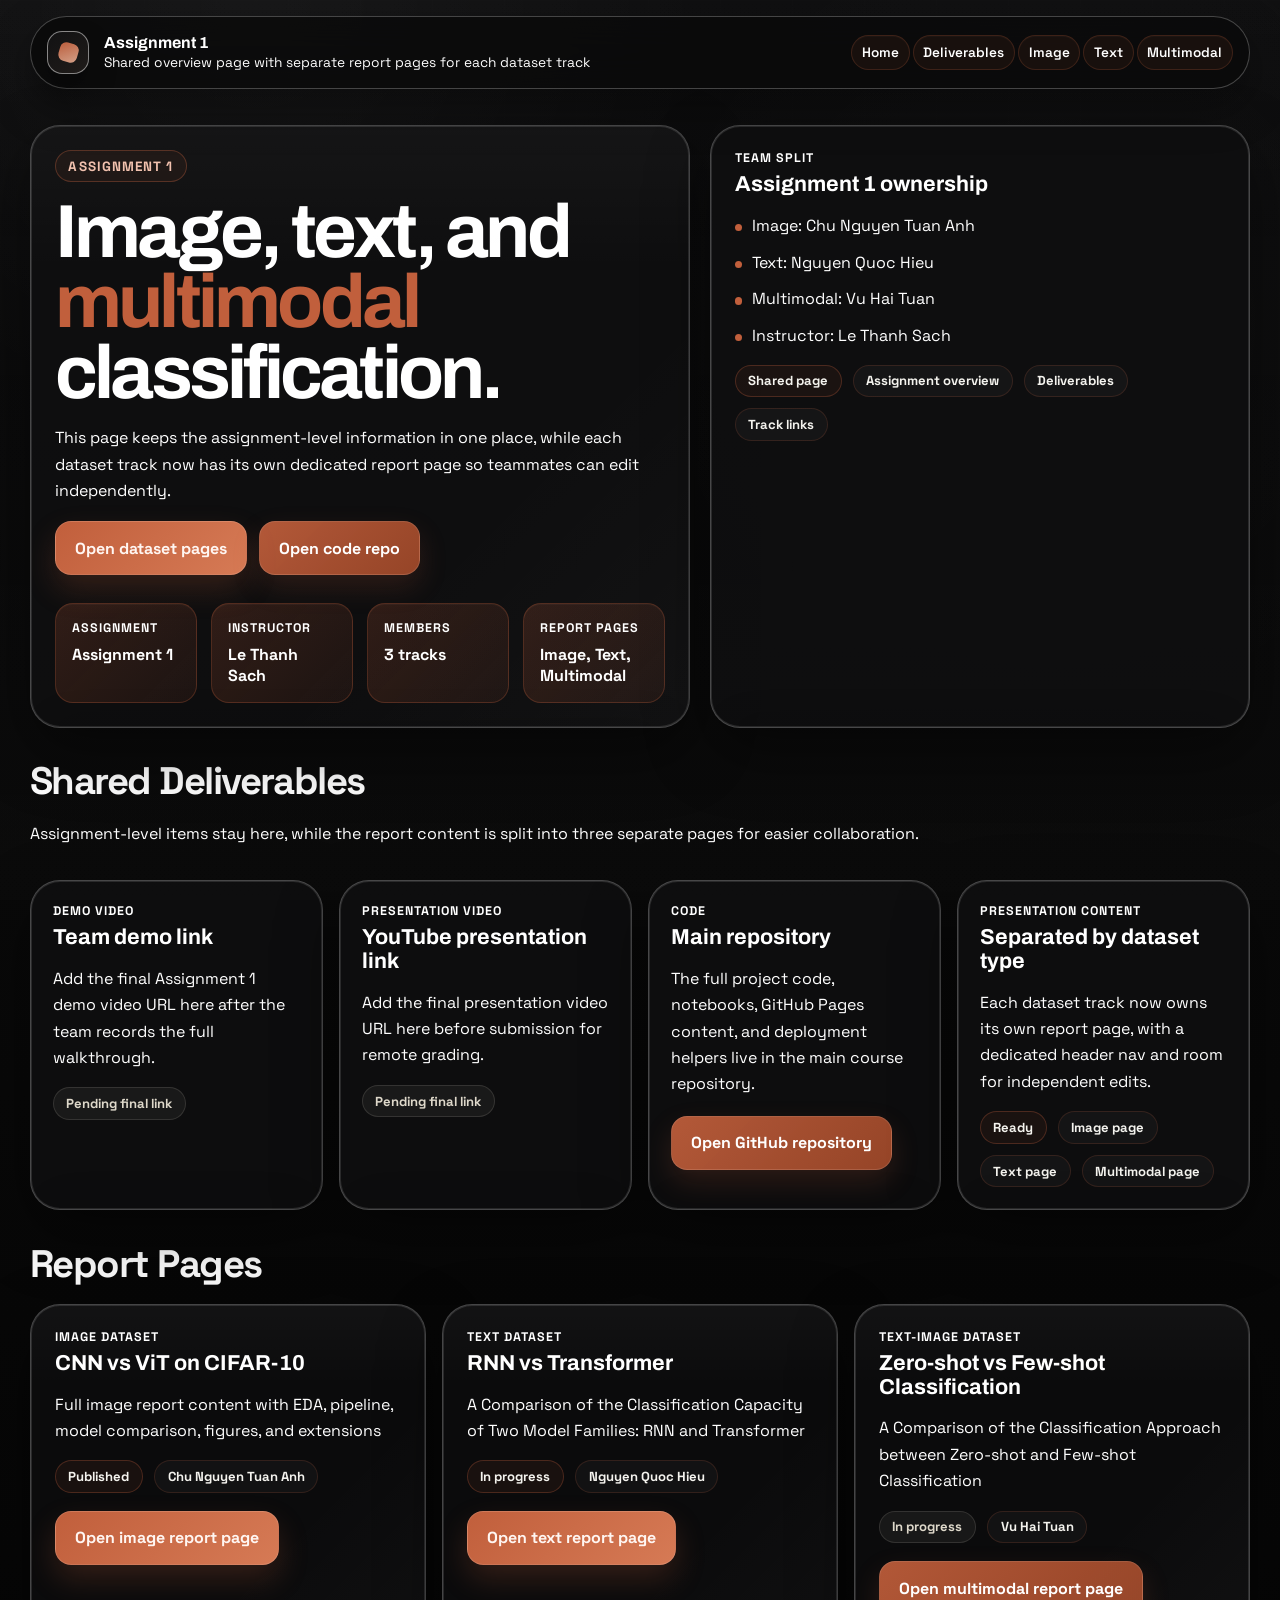
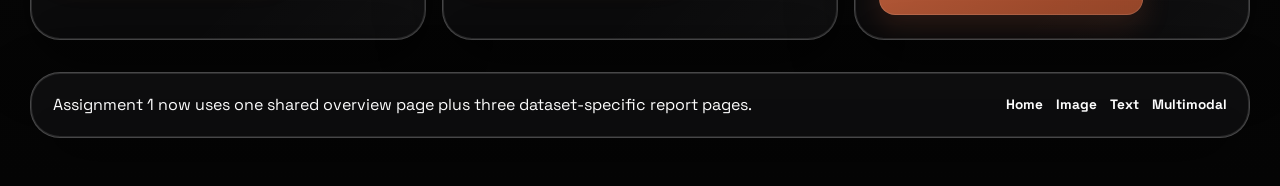
==== docs/assignment-1/index.html @ 7fb2c2fb "Update index.html" ====
<!doctype html>
<html lang="en">
  <head>
    <meta charset="utf-8">
    <meta name="viewport" content="width=device-width, initial-scale=1">
    <title>Assignment 1 | Common Page</title>
    <meta
      name="description"
      content="Common landing page for Assignment 1, with shared deliverables and separate report pages for image, text, and multimodal tracks."
    >
    <link rel="stylesheet" href="../assets/styles.css">
  </head>
  <body class="assignment-overview-page">
    <a class="skip-link" href="#main-content">Skip to content</a>

    <header class="topbar">
      <div class="shell topbar-inner">
        <a class="brand" href="../index.html" aria-label="Back to common page home">
          <span class="brand-mark" aria-hidden="true"></span>
          <span class="brand-copy">
            <p class="brand-label">Assignment 1</p>
            <p class="brand-note">Shared overview page with separate report pages for each dataset track</p>
          </span>
        </a>

        <nav class="topnav topnav-strong" aria-label="Primary">
          <a href="../index.html">Home</a>
          <a href="#deliverables">Deliverables</a>
          <a href="./image.html">Image</a>
          <a href="./text.html">Text</a>
          <a href="./multimodal.html">Multimodal</a>
        </nav>
      </div>
    </header>

    <main id="main-content">
      <div class="shell assignment-layout">
        <aside class="side-rail-nav" aria-label="Assignment 1 page navigation">
          <a class="side-rail-link side-rail-link-home" href="../index.html">
            <span class="side-rail-icon" aria-hidden="true">
              <svg viewBox="0 0 24 24" fill="none" stroke="currentColor" stroke-width="1.9" stroke-linecap="round" stroke-linejoin="round">
                <path d="M3 10.5L12 3l9 7.5"></path>
                <path d="M5.5 9.5V21h13V9.5"></path>
                <path d="M9.5 21v-6h5v6"></path>
              </svg>
            </span>
            <span class="side-rail-label">Home</span>
          </a>

          <a class="side-rail-link" href="#overview" data-section-link="overview">
            <span class="side-rail-icon" aria-hidden="true">
              <svg viewBox="0 0 24 24" fill="none" stroke="currentColor" stroke-width="1.9" stroke-linecap="round" stroke-linejoin="round">
                <line x1="6" y1="4" x2="6" y2="20"></line>
                <line x1="12" y1="7" x2="12" y2="17"></line>
                <line x1="18" y1="5" x2="18" y2="19"></line>
                <circle cx="6" cy="9" r="2"></circle>
                <circle cx="12" cy="12" r="2"></circle>
                <circle cx="18" cy="10" r="2"></circle>
              </svg>
            </span>
            <span class="side-rail-label">Overview</span>
          </a>
          <a class="side-rail-link" href="#deliverables" data-section-link="deliverables">
            <span class="side-rail-icon" aria-hidden="true">
              <svg viewBox="0 0 24 24" fill="none" stroke="currentColor" stroke-width="1.9" stroke-linecap="round" stroke-linejoin="round">
                <path d="M9 3h6l1 2h3a2 2 0 0 1 2 2v12a2 2 0 0 1-2 2H5a2 2 0 0 1-2-2V7a2 2 0 0 1 2-2h3z"></path>
                <path d="M9 12h6"></path>
                <path d="M9 16h6"></path>
              </svg>
            </span>
            <span class="side-rail-label">Deliverables</span>
          </a>
          <a class="side-rail-link" href="#tracks" data-section-link="tracks">
            <span class="side-rail-icon" aria-hidden="true">
              <svg viewBox="0 0 24 24" fill="none" stroke="currentColor" stroke-width="1.9" stroke-linecap="round" stroke-linejoin="round">
                <rect x="3" y="4" width="8" height="7" rx="1.8"></rect>
                <rect x="13" y="4" width="8" height="7" rx="1.8"></rect>
                <rect x="3" y="13" width="8" height="7" rx="1.8"></rect>
                <rect x="13" y="13" width="8" height="7" rx="1.8"></rect>
              </svg>
            </span>
            <span class="side-rail-label">Tracks</span>
          </a>
          <a class="side-rail-link" href="#edit-guide" data-section-link="edit-guide">
            <span class="side-rail-icon" aria-hidden="true">
              <svg viewBox="0 0 24 24" fill="none" stroke="currentColor" stroke-width="1.9" stroke-linecap="round" stroke-linejoin="round">
                <path d="M7 3.5h7l4 4V20a1 1 0 0 1-1 1H7a2 2 0 0 1-2-2V5.5a2 2 0 0 1 2-2z"></path>
                <path d="M14 3.5V8h4"></path>
                <path d="M8.5 13h7"></path>
                <path d="M8.5 16.5h5"></path>
              </svg>
            </span>
            <span class="side-rail-label">Guide</span>
          </a>

          <a class="side-rail-link side-rail-link-track" href="./image.html">
            <span class="side-rail-icon" aria-hidden="true">
              <svg viewBox="0 0 24 24" fill="none" stroke="currentColor" stroke-width="1.9" stroke-linecap="round" stroke-linejoin="round">
                <rect x="3" y="4" width="18" height="16" rx="2.2"></rect>
                <circle cx="8.2" cy="9" r="1.5"></circle>
                <path d="M21 16l-5.3-5.3a1 1 0 0 0-1.4 0L7 18"></path>
              </svg>
            </span>
            <span class="side-rail-label">Image</span>
          </a>
          <a class="side-rail-link side-rail-link-track" href="./text.html">
            <span class="side-rail-icon" aria-hidden="true">
              <svg viewBox="0 0 24 24" fill="none" stroke="currentColor" stroke-width="1.9" stroke-linecap="round" stroke-linejoin="round">
                <path d="M4 6.5h16"></path>
                <path d="M8 6.5v11"></path>
                <path d="M16 6.5v11"></path>
                <path d="M5 17.5h14"></path>
              </svg>
            </span>
            <span class="side-rail-label">Text</span>
          </a>
          <a class="side-rail-link side-rail-link-track" href="./multimodal.html">
            <span class="side-rail-icon" aria-hidden="true">
              <svg viewBox="0 0 24 24" fill="none" stroke="currentColor" stroke-width="1.9" stroke-linecap="round" stroke-linejoin="round">
                <path d="M12 3l2.1 4.9L19 10l-4.9 2.1L12 17l-2.1-4.9L5 10l4.9-2.1z"></path>
                <circle cx="18" cy="18" r="2.5"></circle>
              </svg>
            </span>
            <span class="side-rail-label">Multimodal</span>
          </a>
        </aside>

        <div class="assignment-flow">
      <section id="overview" class="page-hero section">
        <article class="panel hero-card">
          <p class="eyebrow">Assignment 1</p>
          <h1>
            Image, text, and <span>multimodal</span> classification.
          </h1>
          <p class="page-subtitle">
            This page keeps the assignment-level information in one place, while each dataset
            track now has its own dedicated report page so teammates can edit independently.
          </p>

          <div class="button-row">
            <a class="button button-primary" href="#tracks">Open dataset pages</a>
            <a class="button button-secondary" href="https://github.com/tanh1c/HAT-Deep_Learning" target="_blank" rel="noreferrer">Open code repo</a>
          </div>

          <div class="hero-meta">
            <div class="meta-item">
              <p class="meta-label">Assignment</p>
              <p class="meta-value">Assignment 1</p>
            </div>
            <div class="meta-item">
              <p class="meta-label">Instructor</p>
              <p class="meta-value">Le Thanh Sach</p>
            </div>
            <div class="meta-item">
              <p class="meta-label">Members</p>
              <p class="meta-value">3 tracks</p>
            </div>
            <div class="meta-item">
              <p class="meta-label">Report pages</p>
              <p class="meta-value">Image, Text, Multimodal</p>
            </div>
          </div>
        </article>

        <aside class="panel page-callout">
          <p class="card-kicker">Team split</p>
          <h2 class="card-title">Assignment 1 ownership</h2>
          <ul class="mini-list">
            <li>Image: Chu Nguyen Tuan Anh</li>
            <li>Text: Nguyen Quoc Hieu</li>
            <li>Multimodal: Vu Hai Tuan</li>
            <li>Instructor: Le Thanh Sach</li>
          </ul>
          <div class="assignment-meta">
            <span class="status-pill">Shared page</span>
            <span class="chip">Assignment overview</span>
            <span class="chip">Deliverables</span>
            <span class="chip">Track links</span>
          </div>
        </aside>
      </section>

      <section id="deliverables" class="section">
        <div class="section-head">
          <div>
            <h2 class="section-title">Shared Deliverables</h2>
            <p class="section-copy">
              Assignment-level items stay here, while the report content is split into three
              separate pages for easier collaboration.
            </p>
          </div>
        </div>

        <div class="deliverable-grid">
          <article class="panel deliverable-card">
            <p class="card-kicker">Demo video</p>
            <h3 class="card-title">Team demo link</h3>
            <p class="deliverable-note">
              Add the final Assignment 1 demo video URL here after the team records the full walkthrough.
            </p>
            <div class="assignment-meta">
              <span class="status-pill planned">Pending final link</span>
            </div>
          </article>

          <article class="panel deliverable-card">
            <p class="card-kicker">Presentation video</p>
            <h3 class="card-title">YouTube presentation link</h3>
            <p class="deliverable-note">
              Add the final presentation video URL here before submission for remote grading.
            </p>
            <div class="assignment-meta">
              <span class="status-pill planned">Pending final link</span>
            </div>
          </article>

          <article class="panel deliverable-card">
            <p class="card-kicker">Code</p>
            <h3 class="card-title">Main repository</h3>
            <p class="deliverable-note">
              The full project code, notebooks, GitHub Pages content, and deployment helpers live in the main course repository.
            </p>
            <div class="assignment-links">
              <a class="button button-secondary" href="https://github.com/tanh1c/HAT-Deep_Learning" target="_blank" rel="noreferrer">Open GitHub repository</a>
            </div>
          </article>

          <article class="panel deliverable-card">
            <p class="card-kicker">Presentation content</p>
            <h3 class="card-title">Separated by dataset type</h3>
            <p class="deliverable-note">
              Each dataset track now owns its own report page, with a dedicated header nav and room for independent edits.
            </p>
            <div class="assignment-meta">
              <span class="status-pill">Ready</span>
              <span class="chip">Image page</span>
              <span class="chip">Text page</span>
              <span class="chip">Multimodal page</span>
            </div>
          </article>
        </div>
      </section>

      <section id="tracks" class="section">
        <div class="section-head">
          <div>
            <h2 class="section-title">Report Pages</h2>
          </div>
        </div>

        <div class="assignment-grid">
          <article class="panel assignment-card active">
            <p class="card-kicker">Image dataset</p>
            <h3 class="card-title">CNN vs ViT on CIFAR-10</h3>
            <p class="deliverable-note">
              Full image report content with EDA, pipeline, model comparison, figures, and extensions
            </p>
            <div class="assignment-meta">
              <span class="status-pill">Published</span>
              <span class="chip">Chu Nguyen Tuan Anh</span>
            </div>
            <div class="assignment-links">
              <a class="button button-primary" href="./image.html">Open image report page</a>
            </div>
          </article>

          <article class="panel assignment-card active">
            <p class="card-kicker">Text dataset</p>
            <h3 class="card-title">RNN vs Transformer</h3>
            <p class="deliverable-note">
              A Comparison of the Classification Capacity of Two Model Families: RNN and Transformer 
            </p>
            <div class="assignment-meta">
              <span class="status-pill">In progress</span>
              <span class="chip">Nguyen Quoc Hieu</span>
            </div>
            <div class="assignment-links">
              <a class="button button-primary" href="./text.html">Open text report page</a>
            </div>
          </article>

          <article class="panel assignment-card planned">
            <p class="card-kicker">Text-Image dataset</p>
            <h3 class="card-title">Zero-shot vs Few-shot Classification</h3>
            <p class="deliverable-note">
              A Comparison of the Classification Approach between Zero-shot and Few-shot Classification
            </p>
            <div class="assignment-meta">
              <span class="status-pill planned">In progress</span>
              <span class="chip">Vu Hai Tuan</span>
            </div>
            <div class="assignment-links">
              <a class="button button-secondary" href="./multimodal.html">Open multimodal report page</a>
            </div>
          </article>
        </div>
      </section>

<!--       <section id="edit-guide" class="section">
        <div class="section-head">
          <div>
            <h2 class="section-title">Editing Guide</h2>
            <p class="section-copy">
              Use this split to avoid merge conflicts and let each teammate own one report file.
            </p>
          </div>
        </div>

        <div class="report-grid">
          <article class="panel report-card">
            <p class="card-kicker">Keep here</p>
            <h3 class="card-title">Assignment-level content</h3>
            <ul class="mini-list">
              <li>Assignment name</li>
              <li>Member names and instructor</li>
              <li>Demo video link</li>
              <li>Presentation video link</li>
              <li>Main code link</li>
            </ul>
          </article>

          <article class="panel report-card">
            <p class="card-kicker">Edit in track pages</p>
            <h3 class="card-title">Dataset-specific report content</h3>
            <ul class="mini-list">
              <li>EDA</li>
              <li>Dataset, DataLoader, and augmentation setup</li>
              <li>Model building, training, evaluation, and comparison</li>
              <li>Results, figures, analysis, and discussion</li>
              <li>Extensions</li>
            </ul>
          </article>
        </div>
      </section> -->
        </div>
      </div>
    </main>

    <footer class="shell footer">
      <div class="panel footer-card">
        <p>
          Assignment 1 now uses one shared overview page plus three dataset-specific report pages.
        </p>
        <div class="footer-links">
          <a href="../index.html">Home</a>
          <a href="./image.html">Image</a>
          <a href="./text.html">Text</a>
          <a href="./multimodal.html">Multimodal</a>
        </div>
      </div>
    </footer>

    <script>
      (function () {
        const body = document.body;
        const overview = document.getElementById("overview");
        const sectionLinks = Array.from(document.querySelectorAll("[data-section-link]"));
        const sections = sectionLinks
          .map((link) => document.getElementById(link.dataset.sectionLink))
          .filter(Boolean);

        if (!overview || !sectionLinks.length || !sections.length) {
          return;
        }

        const updateDockedState = () => {
          const shouldDock = window.scrollY > Math.max(140, overview.offsetTop + 120);
          body.classList.toggle("nav-docked", shouldDock);
        };

        const sectionObserver = new IntersectionObserver(
          (entries) => {
            const visible = entries
              .filter((entry) => entry.isIntersecting)
              .sort((a, b) => b.intersectionRatio - a.intersectionRatio)[0];

            if (!visible) {
              return;
            }

            sectionLinks.forEach((link) => {
              const isActive = link.dataset.sectionLink === visible.target.id;
              link.classList.toggle("is-active", isActive);

              if (isActive) {
                link.setAttribute("aria-current", "location");
              } else {
                link.removeAttribute("aria-current");
              }
            });
          },
          {
            rootMargin: "-22% 0px -50% 0px",
            threshold: [0.2, 0.45, 0.7]
          }
        );

        sections.forEach((section) => sectionObserver.observe(section));
        updateDockedState();

        let ticking = false;
        window.addEventListener("scroll", () => {
          if (ticking) {
            return;
          }

          ticking = true;
          window.requestAnimationFrame(() => {
            updateDockedState();
            ticking = false;
          });
        }, { passive: true });

        window.addEventListener("resize", updateDockedState);
      })();
    </script>
  </body>
</html>
---- docs/assets/styles.css ----
@import url("https://fonts.googleapis.com/css2?family=Archivo:wght@500;600;700&family=Space+Grotesk:wght@400;500;700&display=swap");

:root {
  --bg: #080808;
  --bg-strong: #111111;
  --panel: rgba(15, 15, 16, 0.9);
  --panel-strong: rgba(12, 12, 13, 0.94);
  --panel-accent: linear-gradient(180deg, rgba(255, 255, 255, 0.02), rgba(255, 255, 255, 0));
  --text: #f4f3ee;
  --text-strong: #ffffff;
  --muted: white;
  --line: rgba(255, 255, 255, 0.24);
  --line-strong: rgba(255, 255, 255, 0.48);
  --primary: #c15f3c;
  --primary-deep: #9f492a;
  --secondary: #b1ada1;
  --accent: #c15f3c;
  --accent-soft: rgba(193, 95, 60, 0.12);
  --success: #f4f3ee;
  --shadow-soft: 0 18px 44px rgba(0, 0, 0, 0.34);
  --shadow-box: 0 24px 64px rgba(0, 0, 0, 0.42);
  --shadow-box-hover: 0 30px 78px rgba(0, 0, 0, 0.5);
  --stage-padding-left: 2rem;
  --stage-dot-size: 1rem;
  --stage-chain-x: 0.88rem;
  --radius-xl: 30px;
  --radius-lg: 24px;
  --radius-md: 18px;
  --radius-sm: 14px;
  --max-width: 1220px;
}

* {
  box-sizing: border-box;
}

html {
  scroll-behavior: smooth;
}

body {
  margin: 0;
  font-family: "Space Grotesk", Arial, sans-serif;
  color: var(--text);
  background:
    radial-gradient(circle at 20% 0%, rgba(255, 255, 255, 0.035), transparent 22%),
    radial-gradient(circle at 82% 18%, rgba(255, 255, 255, 0.02), transparent 24%),
    linear-gradient(180deg, #0d0d0e 0%, #090909 48%, #050505 100%);
  min-height: 100vh;
  padding-top: 6rem;
}

body::before {
  content: "";
  position: fixed;
  inset: 0;
  background-image:
    linear-gradient(rgba(244, 243, 238, 0.025) 1px, transparent 1px),
    linear-gradient(90deg, rgba(244, 243, 238, 0.025) 1px, transparent 1px);
  background-size: 72px 72px;
  mask-image: linear-gradient(180deg, rgba(0, 0, 0, 0.3), transparent 88%);
  pointer-events: none;
  z-index: -2;
}

body::after {
  content: "";
  position: fixed;
  inset: 0;
  background: linear-gradient(180deg, rgba(255, 255, 255, 0.015), transparent 30%, rgba(255, 255, 255, 0.01));
  pointer-events: none;
  z-index: -1;
}

a {
  color: inherit;
  text-decoration: none;
}

button,
a {
  cursor: pointer;
}

img {
  max-width: 100%;
  display: block;
}

.skip-link {
  position: absolute;
  left: 1rem;
  top: -4rem;
  padding: 0.75rem 1rem;
  background: rgba(12, 10, 9, 0.96);
  border: 1px solid var(--line-strong);
  border-radius: 999px;
  z-index: 100;
}

.skip-link:focus {
  top: 1rem;
}

.shell {
  width: min(calc(100% - 2rem), var(--max-width));
  margin: 0 auto;
}

.topbar {
  position: fixed;
  inset: 1rem 0 auto;
  z-index: 50;
}

.topbar-inner {
  display: flex;
  align-items: center;
  justify-content: space-between;
  gap: 1rem;
  padding: 0.9rem 1rem;
  border: 1px solid var(--line);
  border-radius: 999px;
  background: rgba(10, 10, 10, 0.82);
  backdrop-filter: blur(18px);
  box-shadow: var(--shadow-soft);
  animation: slide-down 0.72s cubic-bezier(0.22, 1, 0.36, 1) both;
}

.brand {
  display: flex;
  align-items: center;
  gap: 0.9rem;
  min-width: 0;
}

.brand-mark {
  width: 2.65rem;
  height: 2.65rem;
  border-radius: 0.95rem;
  border: 1px solid var(--line-strong);
  background: linear-gradient(145deg, rgba(18, 18, 19, 0.98), rgba(32, 28, 26, 0.98));
  display: grid;
  place-items: center;
  box-shadow: 0 14px 28px rgba(0, 0, 0, 0.3);
}

.brand-mark::before {
  content: "";
  width: 1.2rem;
  height: 1.2rem;
  border-radius: 0.4rem;
  background: linear-gradient(145deg, rgba(193, 95, 60, 0.96), rgba(232, 176, 150, 0.9));
  transform: rotate(16deg);
}

.brand-copy {
  min-width: 0;
}

.brand-label {
  margin: 0;
  font-family: "Archivo", Arial, sans-serif;
  font-size: 1rem;
  font-weight: 700;
  color: var(--text-strong);
}

.brand-note {
  margin: 0.15rem 0 0;
  font-size: 0.86rem;
  color: var(--muted);
}

.topnav {
  display: flex;
  flex-wrap: wrap;
  gap: 0.2rem;
  justify-content: flex-end;
}

.topnav a {
  padding: 0.5rem 0.6rem;
  font-size: 0.85rem;
  white-space: nowrap;
  border-radius: 999px;
  color: var(--muted);
  font-weight: 600;
  transition: background-color 0.24s ease, color 0.24s ease, transform 0.24s ease;
}

.topnav a:hover,
.topnav a:focus-visible {
  color: var(--text-strong);
  background: rgba(193, 95, 60, 0.08);
  transform: translateY(-1px);
}

.topnav-strong a {
  border: 1px solid rgba(193, 95, 60, 0.22);
  background: rgba(193, 95, 60, 0.08);
  color: var(--text-strong);
  box-shadow: inset 0 1px 0 rgba(255, 255, 255, 0.02);
}

.topnav-strong a:hover,
.topnav-strong a:focus-visible {
  background: linear-gradient(135deg, rgba(193, 95, 60, 0.92), rgba(159, 73, 42, 0.94));
  border-color: rgba(255, 235, 227, 0.16);
  color: #ffffff;
}

.assignment-layout {
  position: relative;
}

.assignment-flow {
  min-width: 0;
}

.assignment-overview-page .topbar {
  transition: opacity 0.36s ease, transform 0.44s cubic-bezier(0.22, 1, 0.36, 1);
}

.assignment-overview-page.nav-docked .topbar {
  opacity: 0;
  pointer-events: none;
  transform: translateY(-1.4rem);
}

.side-rail-nav {
  position: fixed;
  left: 1.15rem;
  top: 50%;
  display: flex;
  flex-direction: column;
  gap: 0.4rem;
  width: 4.45rem;
  padding: 0.78rem 0.55rem;
  border: 1px solid rgba(193, 95, 60, 0.16);
  border-radius: 2.15rem;
  background: rgba(12, 10, 9, 0.88);
  box-shadow: 0 22px 48px rgba(0, 0, 0, 0.32);
  opacity: 0;
  transform: translate(-0.9rem, -50%);
  pointer-events: none;
  z-index: 48;
  overflow: hidden;
  transition: width 0.5s cubic-bezier(0.16, 1, 0.3, 1), opacity 0.36s ease, transform 0.52s cubic-bezier(0.16, 1, 0.3, 1), border-color 0.34s ease, box-shadow 0.38s ease;
}

.assignment-overview-page.nav-docked .side-rail-nav {
  opacity: 1;
  transform: translate(0, -50%);
  pointer-events: auto;
}

.side-rail-nav:hover,
.side-rail-nav:focus-within {
  width: 13.8rem;
  border-color: rgba(193, 95, 60, 0.22);
  box-shadow: 0 26px 58px rgba(0, 0, 0, 0.38);
}

.side-rail-kicker,
.side-rail-divider {
  display: none;
}

.side-rail-link {
  display: flex;
  align-items: center;
  justify-content: center;
  gap: 0;
  min-height: 3.35rem;
  padding: 0.72rem;
  border: 1px solid transparent;
  border-radius: 999px;
  color: rgba(244, 243, 238, 0.74);
  font-size: 0.84rem;
  font-weight: 700;
  line-height: 1.15;
  white-space: nowrap;
  transition: background-color 0.3s ease, border-color 0.3s ease, color 0.3s ease, transform 0.34s cubic-bezier(0.16, 1, 0.3, 1);
}

.side-rail-nav:hover .side-rail-link,
.side-rail-nav:focus-within .side-rail-link {
  justify-content: flex-start;
  gap: 0.95rem;
}

.side-rail-link:hover,
.side-rail-link:focus-visible,
.side-rail-link.is-active {
  background: rgba(255, 255, 255, 0.05);
  border-color: rgba(193, 95, 60, 0.22);
  color: var(--text-strong);
  transform: translateX(0.12rem);
}

.side-rail-link.is-active {
  background: linear-gradient(135deg, rgba(255, 255, 255, 0.08), rgba(255, 255, 255, 0.04));
}

.side-rail-icon {
  display: inline-flex;
  align-items: center;
  justify-content: center;
  flex: 0 0 auto;
  width: 2.32rem;
  height: 2.32rem;
  border: 1px solid rgba(244, 243, 238, 0.12);
  border-radius: 999px;
  background: rgba(255, 255, 255, 0.03);
  box-shadow: inset 0 1px 0 rgba(255, 255, 255, 0.03);
  color: rgba(244, 243, 238, 0.88);
  transition: color 0.3s ease, transform 0.34s cubic-bezier(0.16, 1, 0.3, 1), border-color 0.3s ease, background-color 0.3s ease, box-shadow 0.34s ease;
}

.side-rail-icon svg {
  width: 1.2rem;
  height: 1.2rem;
}

.side-rail-label {
  overflow: hidden;
  max-width: 0;
  opacity: 0;
  transform: translateX(-0.4rem);
  color: rgba(244, 243, 238, 0.84);
  transition: max-width 0.42s cubic-bezier(0.16, 1, 0.3, 1), opacity 0.28s ease, transform 0.34s cubic-bezier(0.16, 1, 0.3, 1);
}

.side-rail-nav:hover .side-rail-label,
.side-rail-nav:focus-within .side-rail-label {
  max-width: 8rem;
  opacity: 1;
  transform: translateX(0);
  transition-delay: 0.04s;
}

.side-rail-link:hover .side-rail-icon,
.side-rail-link:focus-visible .side-rail-icon,
.side-rail-link.is-active .side-rail-icon {
  color: #ffffff;
  border-color: rgba(193, 95, 60, 0.22);
  background: rgba(193, 95, 60, 0.12);
  box-shadow: 0 0 0 0.22rem rgba(193, 95, 60, 0.08);
  transform: scale(1.05);
}

.side-rail-link-home,
.side-rail-link-track {
  color: rgba(244, 243, 238, 0.9);
}

.section {
  margin-top: 1.8rem;
}

#deliverables {
  scroll-margin-top: -0.75rem;
}

.hero {
  display: grid;
  grid-template-columns: minmax(0, 1.15fr) minmax(320px, 0.85fr);
  gap: 1.5rem;
  align-items: stretch;
}

.hero-single {
  grid-template-columns: 1fr;
}

.panel {
  position: relative;
  background: var(--panel);
  border: 1px solid var(--line);
  border-radius: var(--radius-xl);
  box-shadow: var(--shadow-box), inset 0 0 0 1px rgba(255, 255, 255, 0.12);
  overflow: hidden;
  transition: transform 0.28s ease, box-shadow 0.32s ease, border-color 0.28s ease;
}

.panel::after {
  content: "";
  position: absolute;
  inset: auto 1.5rem -1.25rem 1.5rem;
  height: 1.25rem;
  background: rgba(0, 0, 0, 0.26);
  filter: blur(20px);
  opacity: 0.9;
  pointer-events: none;
}

.panel:hover {
  transform: translate(-3px, -3px);
  box-shadow: var(--shadow-box-hover), inset 0 0 0 1px rgba(255, 255, 255, 0.2);
  border-color: var(--line-strong);
}

.hero-card,
.info-card,
.member-card,
.assignment-card,
.page-card,
.placeholder-card,
.publish-card,
.page-callout {
  padding: 1.5rem;
}

.hero-card {
  animation: fade-up 0.82s cubic-bezier(0.22, 1, 0.36, 1) 0.08s both;
}

.hero-stage {
  animation: fade-up 0.9s cubic-bezier(0.22, 1, 0.36, 1) 0.16s both;
}

.hero-card::before,
.info-card::before,
.assignment-card::before,
.page-card::before,
.placeholder-card::before {
  content: "";
  position: absolute;
  inset: 0;
  background:
    linear-gradient(180deg, rgba(255, 255, 255, 0.03), transparent 24%),
    linear-gradient(315deg, rgba(244, 243, 238, 0.025), transparent 34%);
  pointer-events: none;
}

.eyebrow {
  margin: 0 0 0.9rem;
  display: inline-flex;
  align-items: center;
  gap: 0.5rem;
  padding: 0.42rem 0.78rem;
  border-radius: 999px;
  border: 1px solid rgba(193, 95, 60, 0.34);
  background: rgba(193, 95, 60, 0.08);
  color: #f2c1ad;
  font-size: 0.84rem;
  font-weight: 700;
  text-transform: uppercase;
  letter-spacing: 0.08em;
}

.hero h1,
.page-hero h1 {
  margin: 0;
  font-family: "Archivo", Arial, sans-serif;
  font-size: clamp(2.3rem, 6vw, 4.7rem);
  line-height: 0.94;
  color: var(--text-strong);
  letter-spacing: -0.05em;
}

.hero h1 span,
.page-hero h1 span {
  color: var(--primary);
}

.hero-subtitle,
.page-subtitle,
.section-copy,
.card-copy,
.member-note,
.publish-copy {
  line-height: 1.68;
  color: white;
}

.note-line {
  margin-top: 1rem;
  color: #d9c4bb;
  font-size: 0.95rem;
  font-weight: 600;
}

.button-row,
.assignment-links,
.footer-links,
.stack-list,
.member-pill-list,
.assignment-meta {
  display: flex;
  flex-wrap: wrap;
  gap: 0.7rem;
}

.assignment-meta {
  margin-top: 1rem;
}

.assignment-links {
  margin-top: 1.15rem;
}

.stage-card .stack-list {
  margin-top: 1rem;
}

.button {
  display: inline-flex;
  align-items: center;
  justify-content: center;
  gap: 0.55rem;
  min-height: 3.15rem;
  padding: 0.95rem 1.2rem;
  border-radius: 1rem;
  font-weight: 700;
  transition: box-shadow 0.2s ease, background-color 0.2s ease, border-color 0.2s ease;
}

.button:hover,
.button:focus-visible {
  transform: none;
}

.button-primary {
  background: linear-gradient(135deg, var(--primary), #d67a55);
  border: 1px solid rgba(255, 235, 227, 0.14);
  color: #fff6f2;
  box-shadow: 0 14px 30px rgba(193, 95, 60, 0.22);
}

.button-secondary {
  background: linear-gradient(135deg, rgba(193, 95, 60, 0.92), rgba(159, 73, 42, 0.94));
  border: 1px solid rgba(255, 235, 227, 0.12);
  color: var(--text-strong);
  box-shadow: 0 12px 28px rgba(193, 95, 60, 0.18);
}

.button-primary:hover,
.button-primary:focus-visible,
.button-secondary:hover,
.button-secondary:focus-visible {
  border-color: rgba(255, 240, 233, 0.2);
  background: linear-gradient(135deg, #d06c46, #e0855f);
}

.hero-meta {
  margin-top: 1.8rem;
  display: grid;
  grid-template-columns: repeat(4, minmax(0, 1fr));
  gap: 0.85rem;
}

.meta-item {
  padding: 1rem;
  background: linear-gradient(135deg, rgba(193, 95, 60, 0.2), rgba(193, 95, 60, 0.09));
  border: 1px solid rgba(193, 95, 60, 0.28);
  border-radius: var(--radius-md);
  box-shadow: inset 0 1px 0 rgba(255, 255, 255, 0.03);
  transition: transform 0.24s ease, border-color 0.24s ease, background-color 0.24s ease;
}

.meta-label,
.card-kicker,
.publish-step {
  margin: 0;
  font-size: 0.78rem;
  font-weight: 700;
  text-transform: uppercase;
  letter-spacing: 0.08em;
  color: var(--muted);
}

.meta-value,
.card-title,
.member-name,
.publish-title,
.stage-card h2,
.stage-card h3 {
  color: var(--text-strong);
}

.meta-value {
  margin: 0.45rem 0 0;
  font-size: 1rem;
  font-weight: 700;
}

.hero-stage {
  position: relative;
  padding: 1rem 0 0;
}

.stage-grid {
  position: relative;
  display: grid;
  gap: 1rem;
  height: 100%;
  padding-left: var(--stage-padding-left);
}

.stage-grid::before {
  content: "";
  position: absolute;
  left: var(--stage-chain-x);
  top: 1rem;
  bottom: 1rem;
  width: 2px;
  background: linear-gradient(180deg, rgba(193, 95, 60, 0.88), rgba(193, 95, 60, 0.24));
  border-radius: 999px;
  transform-origin: top center;
  transform: translateX(-50%);
  animation: reveal-line 1s cubic-bezier(0.22, 1, 0.36, 1) 0.3s both;
}

.stage-card {
  position: relative;
  padding: 1.35rem;
  border-radius: 1.4rem;
  border: 1px solid var(--line);
  background: var(--panel-strong);
  box-shadow: var(--shadow-box);
  animation: fade-up 0.75s cubic-bezier(0.22, 1, 0.36, 1) both;
  transition: transform 0.28s ease, box-shadow 0.32s ease, border-color 0.28s ease, background-color 0.28s ease;
}

.stage-card::before {
  content: "";
  position: absolute;
  left: calc(var(--stage-chain-x) - var(--stage-padding-left));
  top: 1.45rem;
  width: var(--stage-dot-size);
  height: var(--stage-dot-size);
  border-radius: 999px;
  background: radial-gradient(circle at 35% 35%, #ffffff 0, #f4f3ee 18%, #c15f3c 22%, #c15f3c 62%, #7c3e27 100%);
  border: 3px solid rgba(10, 10, 10, 0.98);
  box-shadow: 0 0 0 3px rgba(193, 95, 60, 0.16);
  transform: translateX(-50%);
  animation: pop-in 0.56s cubic-bezier(0.34, 1.56, 0.64, 1) both;
}

.stage-card-main,
.stage-card-secondary,
.stage-card-tertiary {
  transform: none;
}

.stage-card-main {
  animation-delay: 0.22s;
}

.stage-card-main::before {
  animation-delay: 0.3s;
}

.stage-card-secondary {
  animation-delay: 0.34s;
}

.stage-card-secondary::before {
  animation-delay: 0.42s;
}

.stage-card-tertiary {
  animation-delay: 0.46s;
}

.stage-card-tertiary::before {
  animation-delay: 0.54s;
}

.status-pill,
.chip {
  display: inline-flex;
  align-items: center;
  gap: 0.45rem;
  padding: 0.42rem 0.78rem;
  border-radius: 999px;
  font-size: 0.82rem;
  font-weight: 700;
}

.status-pill {
  border: 1px solid rgba(193, 95, 60, 0.3);
  background: rgba(193, 95, 60, 0.08);
  color: var(--success);
}

.status-pill.planned {
  border: 1px solid rgba(177, 173, 161, 0.18);
  background: rgba(177, 173, 161, 0.08);
  color: #ded8ca;
}

.chip {
  border: 1px solid rgba(193, 95, 60, 0.18);
  background: rgba(255, 255, 255, 0.03);
  color: var(--text);
}

.mini-list,
.repo-list,
.placeholder-list,
.mono-list {
  margin: 1rem 0 0;
  padding: 0;
  list-style: none;
}


.mini-list li,
.repo-list li,
.placeholder-list li {
  position: relative;
  margin-top: 0.7rem;
  padding-left: 1.1rem;
  color: white;
  line-height: 1.6;
}

.mini-list li::before,
.repo-list li::before,
.placeholder-list li::before {
  content: "";
  position: absolute;
  left: 0;
  top: 0.7rem;
  width: 0.45rem;
  height: 0.45rem;
  border-radius: 999px;
  background: var(--accent);
}

.section-head {
  display: flex;
  align-items: end;
  justify-content: space-between;
  gap: 1rem;
  margin-bottom: 1rem;
}

.section-title {
  margin: 0;
  font-family: "Space Grotesk", Arial, sans-serif;
  font-size: clamp(1.6rem, 4vw, 2.4rem);
  color: var(--text-strong);
  letter-spacing: -0.04em;
}

.info-grid,
.member-grid,
.assignment-grid,
.page-grid,
.placeholder-grid,
.publish-grid {
  display: grid;
  gap: 1rem;
}

.info-card,
.member-card,
.assignment-card,
.page-card,
.placeholder-card,
.publish-card,
.page-callout,
.footer-card {
  animation: fade-up 0.78s cubic-bezier(0.22, 1, 0.36, 1) both;
}

.info-card:nth-child(1),
.member-card:nth-child(1),
.assignment-card:nth-child(1),
.placeholder-card:nth-child(1),
.publish-card:nth-child(1) {
  animation-delay: 0.12s;
}

.info-card:nth-child(2),
.member-card:nth-child(2),
.assignment-card:nth-child(2),
.placeholder-card:nth-child(2),
.publish-card:nth-child(2) {
  animation-delay: 0.2s;
}

.info-card:nth-child(3),
.member-card:nth-child(3),
.assignment-card:nth-child(3) {
  animation-delay: 0.28s;
}

.info-card:nth-child(4) {
  animation-delay: 0.36s;
}

.info-grid {
  grid-template-columns: repeat(4, minmax(0, 1fr));
}

.member-grid {
  grid-template-columns: repeat(3, minmax(0, 1fr));
}

.assignment-grid {
  grid-template-columns: repeat(3, minmax(0, 1fr));
}

.page-grid {
  grid-template-columns: 1.2fr 0.8fr;
}

.placeholder-grid,
.publish-grid {
  grid-template-columns: repeat(2, minmax(0, 1fr));
}

.card-title,
.member-name,
.publish-title {
  margin: 0.45rem 0 0;
  font-family: "Archivo", Arial, sans-serif;
}

.card-title {
  font-size: 1.35rem;
  line-height: 1.1;
}

.member-name {
  font-size: 1.25rem;
}

.member-card {
  display: block;
  min-height: 14.5rem;
  isolation: isolate;
  overflow: visible;
  background: var(--panel-strong);
}

.member-id {
  margin: 0.4rem 0 0;
  color: var(--muted);
  font-family: ui-monospace, SFMono-Regular, Menlo, Consolas, monospace;
  font-size: 0.92rem;
  letter-spacing: 0.03em;
}

.member-role {
  margin: 0.55rem 0 0;
  color: #efb59e;
  font-weight: 700;
}

.member-hover-card {
  position: absolute;
  top: 50%;
  left: calc(100% - 0.35rem);
  width: min(18rem, calc(100vw - 4rem));
  padding: 1rem 1.05rem;
  border-radius: 1rem;
  border: 1px solid rgba(193, 95, 60, 0.42);
  background:
    linear-gradient(180deg, rgba(22, 22, 24, 0.98), rgba(10, 10, 10, 0.98));
  box-shadow: 0 28px 62px rgba(0, 0, 0, 0.44);
  opacity: 0;
  visibility: hidden;
  transform: translate(16px, -50%);
  transition: opacity 0.26s ease, transform 0.26s ease, border-color 0.26s ease, box-shadow 0.26s ease;
  pointer-events: none;
  z-index: 8;
}

.member-hover-card::before {
  content: "";
  position: absolute;
  top: 50%;
  left: -0.52rem;
  width: 1rem;
  height: 1rem;
  border-radius: 0.18rem;
  background: rgba(18, 18, 18, 0.98);
  transform: translateY(-50%) rotate(45deg);
  border-left: 1px solid rgba(193, 95, 60, 0.32);
  border-bottom: 1px solid rgba(193, 95, 60, 0.32);
}

.member-card:hover .member-hover-card,
.member-hover-card:hover,
.member-hover-card:focus-within {
  opacity: 1;
  visibility: visible;
  transform: translate(0, -50%);
  pointer-events: auto;
}

.member-card:hover {
  z-index: 10;
}

.member-card:nth-child(3) .member-hover-card {
  left: auto;
  right: calc(100% - 0.35rem);
  transform: translate(-16px, -50%);
}

.member-card:nth-child(3) .member-hover-card::before {
  left: auto;
  right: -0.52rem;
  border-left: none;
  border-bottom: none;
  border-right: 1px solid rgba(255, 255, 255, 0.12);
  border-top: 1px solid rgba(255, 255, 255, 0.12);
}

.member-card:nth-child(3):hover .member-hover-card,
.member-card:nth-child(3) .member-hover-card:hover,
.member-card:nth-child(3) .member-hover-card:focus-within {
  transform: translate(0, -50%);
}

.member-hover-label,
.member-hover-handle,
.member-hover-link {
  margin: 0;
}

.member-hover-label {
  font-size: 0.74rem;
  font-weight: 700;
  letter-spacing: 0.08em;
  text-transform: uppercase;
  color: rgba(255, 240, 235, 0.84);
}

.member-hover-handle {
  margin-top: 0.45rem;
  color: #ffffff;
  font-family: ui-monospace, SFMono-Regular, Menlo, Consolas, monospace;
  font-size: 0.95rem;
  line-height: 1.5;
}

.member-hover-link {
  margin-top: 0.7rem;
  display: inline-flex;
  align-items: center;
  justify-content: center;
  min-height: 2.55rem;
  padding: 0.7rem 0.95rem;
  border-radius: 0.85rem;
  border: 1px solid rgba(255, 235, 227, 0.14);
  background: linear-gradient(135deg, rgba(193, 95, 60, 0.96), rgba(159, 73, 42, 0.96));
  color: #fff1e9;
  font-size: 0.86rem;
  font-weight: 700;
  transition: background-color 0.22s ease, border-color 0.22s ease, transform 0.22s ease;
}

.member-hover-link:hover,
.member-hover-link:focus-visible {
  background: linear-gradient(135deg, #d06c46, #e0855f);
  border-color: rgba(255, 240, 233, 0.2);
  transform: translateY(-1px);
}

.assignment-card.active {
  background: var(--panel-strong);
}

.assignment-card.planned {
  background: var(--panel-strong);
}

.repo-card {
  background: var(--panel-strong);
}

.mono-list li {
  margin-top: 0.7rem;
  padding: 0.95rem 1rem;
  border-radius: 1rem;
  background: linear-gradient(135deg, rgba(193, 95, 60, 0.18), rgba(193, 95, 60, 0.08));
  border: 1px solid rgba(193, 95, 60, 0.28);
  box-shadow: inset 0 1px 0 rgba(255, 255, 255, 0.03);
  font-family: ui-monospace, SFMono-Regular, Menlo, Consolas, monospace;
  font-size: 0.92rem;
  color: var(--text-strong);
}

.page-hero {
  display: grid;
  grid-template-columns: minmax(0, 1.1fr) minmax(280px, 0.9fr);
  gap: 1.2rem;
}

.image-report-page .section {
  margin-top: 2.35rem;
}

.image-report-page .page-hero {
  gap: 1.45rem;
  align-items: stretch;
}

.image-report-page .page-callout {
  padding: 1.55rem;
}

.image-report-page .kpi-grid,
.image-report-page .report-grid,
.image-report-page .figure-grid,
.image-report-page .deliverable-grid {
  gap: 1.35rem;
}

.image-report-page .kpi-card {
  padding: 1.45rem;
}

.content-card {
  padding: 1.65rem;
}

.story-grid {
  display: grid;
  grid-template-columns: repeat(2, minmax(0, 1fr));
  gap: 1.25rem;
}

.story-grid-triple {
  grid-template-columns: repeat(3, minmax(0, 1fr));
}

.story-block > :first-child {
  margin-top: 0;
}

.story-block .mini-list,
.story-block .mono-list {
  margin-bottom: 0;
}

.soft-divider {
  height: 1px;
  margin: 1.45rem 0;
  background: linear-gradient(90deg, rgba(193, 95, 60, 0), rgba(193, 95, 60, 0.36), rgba(193, 95, 60, 0));
}

.figure-stack {
  display: grid;
  grid-template-columns: repeat(2, minmax(0, 1fr));
  gap: 1.25rem;
}

.figure-stack-item {
  min-width: 0;
}

.extension-stack {
  display: grid;
  grid-template-columns: repeat(2, minmax(0, 1fr));
  gap: 1.15rem;
}

.extension-item {
  padding: 1.15rem;
  border: 1px solid rgba(255, 255, 255, 0.08);
  border-radius: 1.15rem;
  background: rgba(255, 255, 255, 0.025);
}

.extension-item > :first-child {
  margin-top: 0;
}

.deliverable-grid,
.track-grid,
.kpi-grid,
.report-grid,
.figure-grid {
  display: grid;
  gap: 1rem;
}

.deliverable-grid {
  grid-template-columns: repeat(4, minmax(0, 1fr));
}

.track-grid {
  grid-template-columns: repeat(3, minmax(0, 1fr));
}

.kpi-grid {
  grid-template-columns: repeat(4, minmax(0, 1fr));
}

.report-grid {
  grid-template-columns: repeat(2, minmax(0, 1fr));
}

.report-grid-wide {
  grid-template-columns: 1.1fr 0.9fr;
}

.figure-grid {
  grid-template-columns: repeat(2, minmax(0, 1fr));
}

.deliverable-card,
.track-card,
.kpi-card,
.report-card,
.figure-card {
  padding: 1.35rem;
}

.deliverable-note,
.track-copy,
.figure-caption,
.kpi-note {
  color: white;
  line-height: 1.65;
}

.report-nav,
.chip-cloud {
  display: flex;
  flex-wrap: wrap;
  gap: 0.7rem;
}

.report-nav {
  margin-bottom: 1rem;
}

.report-nav a {
  display: inline-flex;
  align-items: center;
  justify-content: center;
  min-height: 2.7rem;
  padding: 0.7rem 0.95rem;
  border-radius: 999px;
  border: 1px solid rgba(255, 235, 227, 0.12);
  background: linear-gradient(135deg, rgba(193, 95, 60, 0.92), rgba(159, 73, 42, 0.94));
  color: var(--text-strong);
  font-weight: 700;
  transition: background-color 0.22s ease, border-color 0.22s ease, transform 0.22s ease;
}

.report-nav a:hover,
.report-nav a:focus-visible {
  background: linear-gradient(135deg, #d06c46, #e0855f);
  border-color: rgba(255, 240, 233, 0.2);
  transform: translateY(-1px);
}

.kpi-label {
  margin: 0;
  font-size: 0.76rem;
  font-weight: 700;
  letter-spacing: 0.08em;
  text-transform: uppercase;
  color: var(--muted);
}

.kpi-value {
  margin: 0.55rem 0 0;
  font-family: "Archivo", Arial, sans-serif;
  font-size: clamp(1.4rem, 4vw, 2.2rem);
  line-height: 1;
  color: var(--text-strong);
}

.kpi-note {
  margin: 0.65rem 0 0;
}

.track-card-pending {
  border-style: dashed;
}

.compare-table-wrap {
  margin-top: 1rem;
  overflow-x: auto;
}

.compare-table {
  width: 100%;
  min-width: 760px;
  border-collapse: collapse;
}

.compare-table th,
.compare-table td {
  padding: 0.9rem 1rem;
  border-bottom: 1px solid var(--line);
  text-align: left;
  vertical-align: top;
}

.compare-table th {
  color: var(--text-strong);
  font-family: "Archivo", Arial, sans-serif;
  font-size: 0.92rem;
}

.compare-table td {
  color: var(--muted);
  line-height: 1.55;
}

.compare-table tbody tr:last-child td {
  border-bottom: none;
}

.figure-frame {
  overflow: hidden;
  border-radius: 1rem;
  border: 1px solid var(--line);
  background: rgba(12, 12, 12, 0.82);
}

.figure-frame img {
  width: 100%;
  height: auto;
}

.figure-caption {
  margin: 0.9rem 0 0;
}

.footer {
  margin: 2rem auto 3rem;
}

.footer-card {
  display: flex;
  flex-wrap: wrap;
  align-items: center;
  justify-content: space-between;
  gap: 1rem;
  padding: 1.2rem 1.4rem;
  color: white;
}

.footer-card p {
  margin: 0;
  line-height: 1.6;
}

.footer-links {
  gap: 0.8rem;
}

.footer-links a {
  font-weight: 700;
  font-size: 0.85rem;
  color: var(--text-strong);
}

.footer-links a:hover,
.footer-links a:focus-visible,
.text-link:hover,
.text-link:focus-visible {
  color: var(--accent);
}

.text-link {
  font-weight: 700;
  color: #98cbfc;
}

:focus-visible {
  outline: 3px solid rgba(193, 95, 60, 0.35);
  outline-offset: 3px;
}

@keyframes slide-down {
  from {
    opacity: 0;
    transform: translateY(-18px);
  }

  to {
    opacity: 1;
    transform: translateY(0);
  }
}

@keyframes fade-up {
  from {
    opacity: 0;
    transform: translateY(18px);
  }

  to {
    opacity: 1;
    transform: translateY(0);
  }
}

@keyframes reveal-line {
  from {
    opacity: 0;
    transform: translateX(-50%) scaleY(0);
  }

  to {
    opacity: 1;
    transform: translateX(-50%) scaleY(1);
  }
}

@keyframes pop-in {
  from {
    opacity: 0;
    transform: translateX(-50%) scale(0.7);
  }

  to {
    opacity: 1;
    transform: translateX(-50%) scale(1);
  }
}

@media (max-width: 1100px) {
  .side-rail-nav {
    display: none;
  }

  .assignment-overview-page .topbar,
  .assignment-overview-page.nav-docked .topbar {
    opacity: 1;
    pointer-events: auto;
    transform: none;
  }

  .hero,
  .page-hero,
  .page-grid {
    grid-template-columns: 1fr;
  }

  .story-grid,
  .story-grid-triple,
  .figure-stack,
  .extension-stack {
    grid-template-columns: 1fr;
  }

  .info-grid,
  .member-grid,
  .assignment-grid,
  .deliverable-grid,
  .track-grid,
  .kpi-grid,
  .report-grid,
  .figure-grid,
  .placeholder-grid,
  .publish-grid,
  .hero-meta {
    grid-template-columns: repeat(2, minmax(0, 1fr));
  }

  .report-grid-wide {
    grid-template-columns: 1fr;
  }

  .member-hover-card,
  .member-card:nth-child(3) .member-hover-card {
    top: calc(100% - 0.25rem);
    left: 1rem;
    right: 1rem;
    width: auto;
    transform: translateY(12px);
  }

  .member-hover-card::before,
  .member-card:nth-child(3) .member-hover-card::before {
    top: -0.52rem;
    left: 1.25rem;
    right: auto;
    transform: rotate(45deg);
    border-right: none;
    border-top: none;
    border-left: 1px solid rgba(255, 255, 255, 0.12);
    border-bottom: 1px solid rgba(255, 255, 255, 0.12);
  }

  .member-card:hover .member-hover-card,
  .member-hover-card:hover,
  .member-hover-card:focus-within,
  .member-card:nth-child(3):hover .member-hover-card,
  .member-card:nth-child(3) .member-hover-card:hover,
  .member-card:nth-child(3) .member-hover-card:focus-within {
    transform: translateY(0);
  }
}

@media (max-width: 760px) {
  :root {
    --stage-padding-left: 1.6rem;
    --stage-chain-x: 0.72rem;
  }

  body {
    padding-top: 7rem;
  }

  .topbar {
    inset: 0.75rem 0 auto;
  }

  .topbar-inner {
    border-radius: 1.45rem;
    align-items: flex-start;
    flex-direction: column;
  }

  .topnav {
    width: 100%;
    justify-content: flex-start;
  }

  .hero-card,
  .info-card,
  .member-card,
  .assignment-card,
  .page-card,
  .placeholder-card,
  .publish-card,
  .page-callout {
    padding: 1.3rem;
  }

  .hero-meta,
  .info-grid,
  .member-grid,
  .assignment-grid,
  .deliverable-grid,
  .track-grid,
  .kpi-grid,
  .report-grid,
  .figure-grid,
  .placeholder-grid,
  .publish-grid {
    grid-template-columns: 1fr;
  }

  .content-card,
  .extension-item {
    padding: 1.3rem;
  }

  .report-nav a {
    width: 100%;
  }

  .stage-card-main,
  .stage-card-secondary,
  .stage-card-tertiary {
    transform: none;
  }

  .button,
  .button-row .button {
    width: 100%;
  }
}

@media (prefers-reduced-motion: reduce) {
  html {
    scroll-behavior: auto;
  }

  *,
  *::before,
  *::after {
    animation: none !important;
  }
}

/* --- BLUE THEME OVERRIDES --- */
.theme-blue {
  --line: rgba(65, 130, 235, 0.24);
  --line-strong: rgba(65, 130, 235, 0.48);
  --primary: #4182eb;
  --primary-deep: #2a61ba;
  --accent: #4182eb;
  --accent-soft: rgba(65, 130, 235, 0.12);
}

.theme-blue .eyebrow {
  border-color: rgba(65, 130, 235, 0.34);
  background: rgba(65, 130, 235, 0.08);
  color: #adcbfa;
}

.theme-blue .button-primary {
  background: linear-gradient(135deg, var(--primary), #5a96f0);
  box-shadow: 0 14px 30px rgba(65, 130, 235, 0.22);
}

.theme-blue .button-secondary {
  background: linear-gradient(135deg, rgba(65, 130, 235, 0.92), rgba(42, 97, 186, 0.94));
  box-shadow: 0 12px 28px rgba(65, 130, 235, 0.18);
}

.theme-blue .button-primary:hover,
.theme-blue .button-primary:focus-visible,
.theme-blue .button-secondary:hover,
.theme-blue .button-secondary:focus-visible {
  background: linear-gradient(135deg, #4d8df5, #67a2fa);
}

.theme-blue .meta-item {
  background: linear-gradient(135deg, rgba(65, 130, 235, 0.2), rgba(65, 130, 235, 0.09));
  border-color: rgba(65, 130, 235, 0.28);
}

.theme-blue .brand-mark::before {
  background: linear-gradient(145deg, rgba(65, 130, 235, 0.96), rgba(133, 172, 235, 0.9));
}

.theme-blue .status-pill {
  border-color: rgba(65, 130, 235, 0.3);
  background: rgba(65, 130, 235, 0.08);
}

.theme-blue .chip {
  border-color: rgba(65, 130, 235, 0.18);
}

.theme-blue a:hover,
.theme-blue a:focus-visible {
  background: rgba(65, 130, 235, 0.08);
}

.theme-blue .panel {
  box-shadow: var(--shadow-box), inset 0 0 0 1px rgba(65, 130, 235, 0.12);
}
.theme-blue .panel:hover {
  box-shadow: var(--shadow-box-hover), inset 0 0 0 1px rgba(65, 130, 235, 0.2);
  border-color: var(--line-strong);
}

.theme-blue:focus-visible {
  outline-color: rgba(65, 130, 235, 0.35);
}

.theme-blue .report-nav a {
  border-color: rgba(235, 240, 255, 0.12);
  background: linear-gradient(135deg, rgba(65, 130, 235, 0.92), rgba(42, 97, 186, 0.94));
}

.theme-blue .report-nav a:hover,
.theme-blue .report-nav a:focus-visible {
  background: linear-gradient(135deg, #4d8df5, #67a2fa);
  border-color: rgba(235, 240, 255, 0.2);
}

.theme-blue .mono-list li {
  background: linear-gradient(135deg, rgba(65, 130, 235, 0.18), rgba(65, 130, 235, 0.08));
  border-color: rgba(65, 130, 235, 0.28);
}
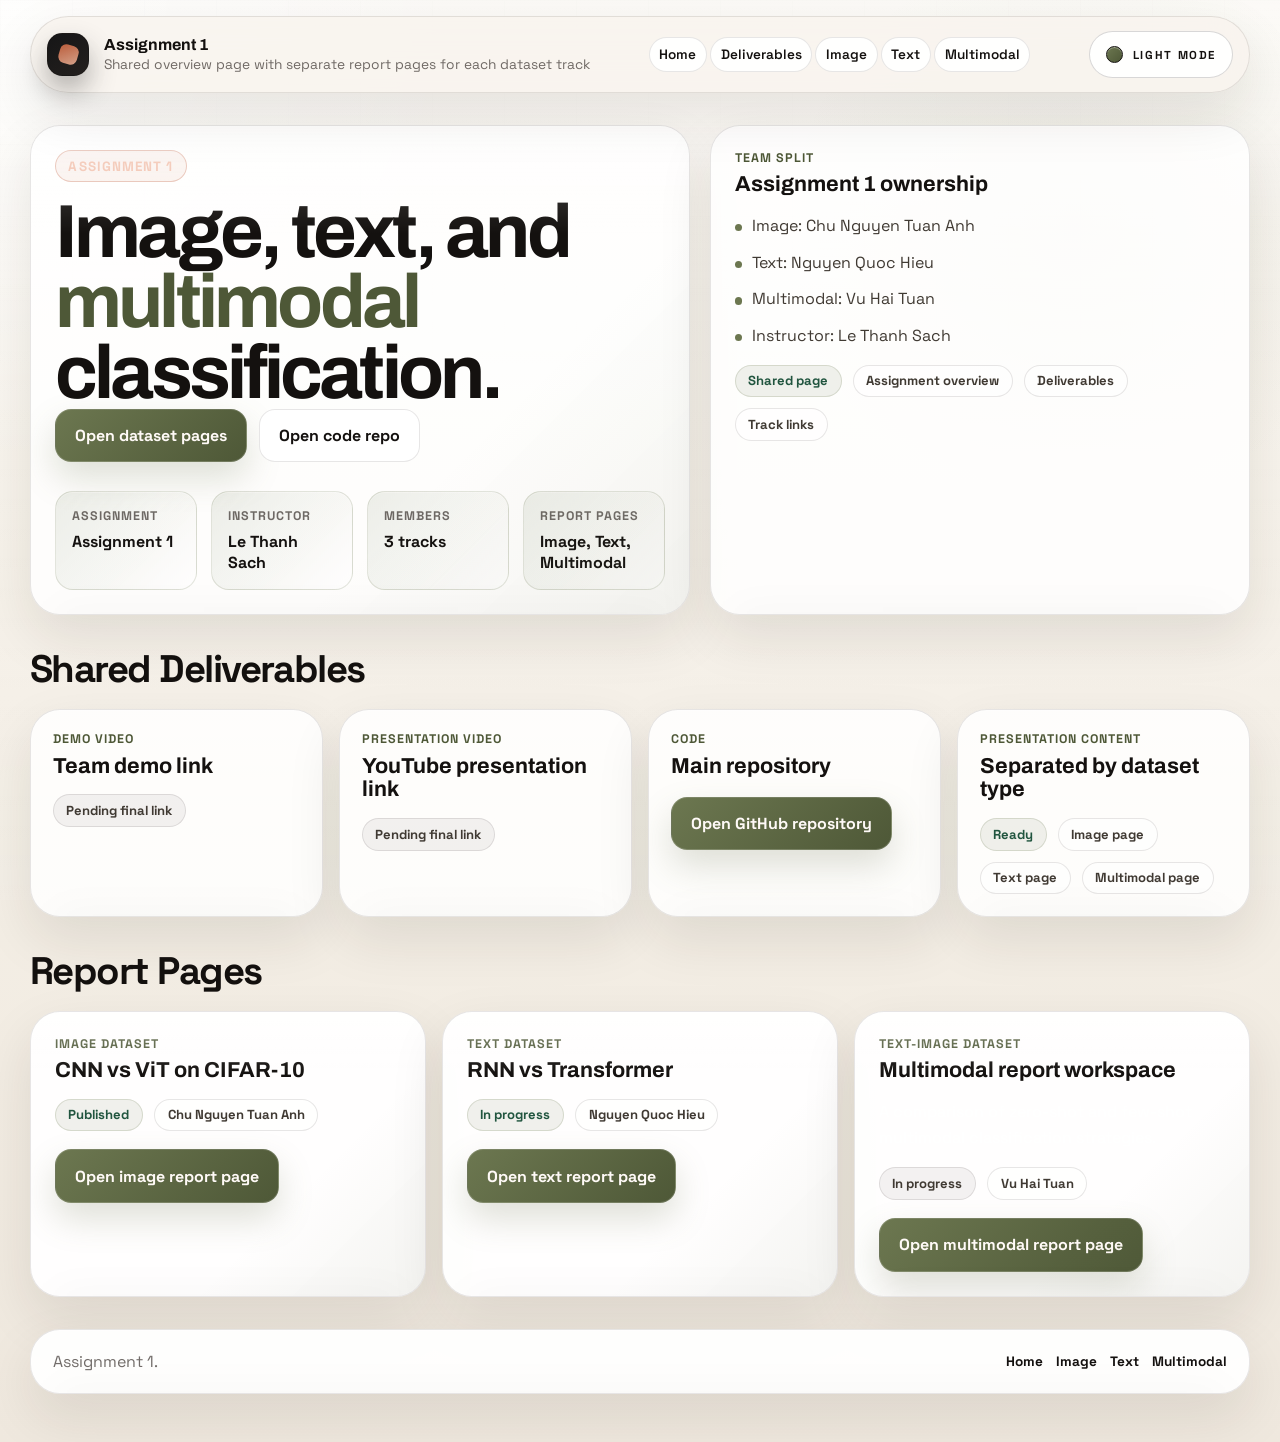
==== commit ca116b8f: "Refresh docs theme and report content" ====
--- a/docs/assignment-1/index.html
+++ b/docs/assignment-1/index.html
@@ -8,6 +8,16 @@
       name="description"
       content="Common landing page for Assignment 1, with shared deliverables and separate report pages for image, text, and multimodal tracks."
     >
+    <script>
+      (function () {
+        try {
+          var saved = localStorage.getItem("hat-assignment-theme");
+          document.documentElement.setAttribute("data-assignment-theme", saved || "light");
+        } catch (error) {
+          document.documentElement.setAttribute("data-assignment-theme", "light");
+        }
+      })();
+    </script>
     <link rel="stylesheet" href="../assets/styles.css">
   </head>
   <body class="assignment-overview-page">
@@ -30,6 +40,13 @@
           <a href="./text.html">Text</a>
           <a href="./multimodal.html">Multimodal</a>
         </nav>
+
+        <div class="topbar-actions assignment-theme-actions">
+          <button class="theme-toggle assignment-theme-toggle" type="button" data-assignment-theme-toggle aria-label="Switch color theme">
+            <span class="theme-toggle-indicator" aria-hidden="true"></span>
+            <span data-assignment-theme-label>Light mode</span>
+          </button>
+        </div>
       </div>
     </header>
 
@@ -132,10 +149,6 @@
           <h1>
             Image, text, and <span>multimodal</span> classification.
           </h1>
-          <p class="page-subtitle">
-            This page keeps the assignment-level information in one place, while each dataset
-            track now has its own dedicated report page so teammates can edit independently.
-          </p>
 
           <div class="button-row">
             <a class="button button-primary" href="#tracks">Open dataset pages</a>
@@ -184,10 +197,6 @@
         <div class="section-head">
           <div>
             <h2 class="section-title">Shared Deliverables</h2>
-            <p class="section-copy">
-              Assignment-level items stay here, while the report content is split into three
-              separate pages for easier collaboration.
-            </p>
           </div>
         </div>
 
@@ -195,9 +204,6 @@
           <article class="panel deliverable-card">
             <p class="card-kicker">Demo video</p>
             <h3 class="card-title">Team demo link</h3>
-            <p class="deliverable-note">
-              Add the final Assignment 1 demo video URL here after the team records the full walkthrough.
-            </p>
             <div class="assignment-meta">
               <span class="status-pill planned">Pending final link</span>
             </div>
@@ -206,9 +212,6 @@
           <article class="panel deliverable-card">
             <p class="card-kicker">Presentation video</p>
             <h3 class="card-title">YouTube presentation link</h3>
-            <p class="deliverable-note">
-              Add the final presentation video URL here before submission for remote grading.
-            </p>
             <div class="assignment-meta">
               <span class="status-pill planned">Pending final link</span>
             </div>
@@ -217,20 +220,14 @@
           <article class="panel deliverable-card">
             <p class="card-kicker">Code</p>
             <h3 class="card-title">Main repository</h3>
-            <p class="deliverable-note">
-              The full project code, notebooks, GitHub Pages content, and deployment helpers live in the main course repository.
-            </p>
             <div class="assignment-links">
-              <a class="button button-secondary" href="https://github.com/tanh1c/HAT-Deep_Learning" target="_blank" rel="noreferrer">Open GitHub repository</a>
+              <a class="button button-primary" href="https://github.com/tanh1c/HAT-Deep_Learning" target="_blank" rel="noreferrer">Open GitHub repository</a>
             </div>
           </article>
 
           <article class="panel deliverable-card">
             <p class="card-kicker">Presentation content</p>
             <h3 class="card-title">Separated by dataset type</h3>
-            <p class="deliverable-note">
-              Each dataset track now owns its own report page, with a dedicated header nav and room for independent edits.
-            </p>
             <div class="assignment-meta">
               <span class="status-pill">Ready</span>
               <span class="chip">Image page</span>
@@ -252,9 +249,6 @@
           <article class="panel assignment-card active">
             <p class="card-kicker">Image dataset</p>
             <h3 class="card-title">CNN vs ViT on CIFAR-10</h3>
-            <p class="deliverable-note">
-              Full image report content with EDA, pipeline, model comparison, figures, and extensions
-            </p>
             <div class="assignment-meta">
               <span class="status-pill">Published</span>
               <span class="chip">Chu Nguyen Tuan Anh</span>
@@ -267,9 +261,6 @@
           <article class="panel assignment-card active">
             <p class="card-kicker">Text dataset</p>
             <h3 class="card-title">RNN vs Transformer</h3>
-            <p class="deliverable-note">
-              A Comparison of the Classification Capacity of Two Model Families: RNN and Transformer 
-            </p>
             <div class="assignment-meta">
               <span class="status-pill">In progress</span>
               <span class="chip">Nguyen Quoc Hieu</span>
@@ -281,16 +272,16 @@
 
           <article class="panel assignment-card planned">
             <p class="card-kicker">Text-Image dataset</p>
-            <h3 class="card-title">Zero-shot vs Few-shot Classification</h3>
-            <p class="deliverable-note">
-              A Comparison of the Classification Approach between Zero-shot and Few-shot Classification
-            </p>
-            <div class="assignment-meta">
-              <span class="status-pill planned">In progress</span>
-              <span class="chip">Vu Hai Tuan</span>
+              <h3 class="card-title">Multimodal report workspace</h3>
+              <p class="deliverable-note">
+                A comparison of zero-shot and few-shot multimodal classification strategies.
+              </p>
+              <div class="assignment-meta">
+                <span class="status-pill planned">In progress</span>
+                <span class="chip">Vu Hai Tuan</span>
             </div>
             <div class="assignment-links">
-              <a class="button button-secondary" href="./multimodal.html">Open multimodal report page</a>
+              <a class="button button-primary" href="./multimodal.html">Open multimodal report page</a>
             </div>
           </article>
         </div>
@@ -339,7 +330,7 @@
     <footer class="shell footer">
       <div class="panel footer-card">
         <p>
-          Assignment 1 now uses one shared overview page plus three dataset-specific report pages.
+          Assignment 1.
         </p>
         <div class="footer-links">
           <a href="../index.html">Home</a>
@@ -349,6 +340,36 @@
         </div>
       </div>
     </footer>
+
+    <script>
+      (function () {
+        const root = document.documentElement;
+        const toggle = document.querySelector("[data-assignment-theme-toggle]");
+        const label = document.querySelector("[data-assignment-theme-label]");
+
+        if (!toggle) {
+          return;
+        }
+
+        function applyTheme(theme) {
+          root.setAttribute("data-assignment-theme", theme);
+          toggle.setAttribute("aria-pressed", String(theme === "dark"));
+          toggle.setAttribute("aria-label", theme === "dark" ? "Switch to light mode" : "Switch to dark mode");
+
+          if (label) {
+            label.textContent = theme === "dark" ? "Dark mode" : "Light mode";
+          }
+        }
+
+        applyTheme(root.getAttribute("data-assignment-theme") || "light");
+
+        toggle.addEventListener("click", function () {
+          const nextTheme = root.getAttribute("data-assignment-theme") === "dark" ? "light" : "dark";
+          localStorage.setItem("hat-assignment-theme", nextTheme);
+          applyTheme(nextTheme);
+        });
+      })();
+    </script>
 
     <script>
       (function () {
--- a/docs/assets/styles.css
+++ b/docs/assets/styles.css
@@ -1,4 +1,4 @@
-@import url("https://fonts.googleapis.com/css2?family=Archivo:wght@500;600;700&family=Space+Grotesk:wght@400;500;700&display=swap");
+@import url("https://fonts.googleapis.com/css2?family=Archivo:wght@500;600;700&family=Inter:wght@400;500;600;700;800&family=Space+Grotesk:wght@400;500;700&display=swap");
 
 :root {
   --bg: #080808;
@@ -1482,6 +1482,563 @@
   }
 }
 
+/* --- HOME REPORT PAGE --- */
+.home-report-page {
+  --primary: #111111;
+  --primary-deep: #000000;
+  --accent: #111111;
+  --radius-xl: 0.4rem;
+  --radius-lg: 0.35rem;
+  --radius-md: 0.3rem;
+  --radius-sm: 0.22rem;
+  --shadow-soft: none;
+  --shadow-box: none;
+  --shadow-box-hover: none;
+  font-family: "Inter", "Space Grotesk", Arial, sans-serif;
+  letter-spacing: -0.01em;
+  padding-top: 4.8rem;
+  transition: background-color 220ms ease, color 220ms ease;
+}
+
+.home-report-page .shell {
+  width: min(calc(100% - 3.75rem), 1500px);
+}
+
+html[data-home-theme="light"] .home-report-page {
+  --bg: #ffffff;
+  --bg-strong: #f5f5f5;
+  --panel: rgba(255, 255, 255, 0.94);
+  --panel-strong: rgba(255, 255, 255, 0.98);
+  --text: #121212;
+  --text-strong: #000000;
+  --muted: #6b6b6b;
+  --line: rgba(17, 17, 17, 0.12);
+  --line-strong: rgba(17, 17, 17, 0.22);
+  --primary: #101010;
+  --primary-deep: #000000;
+  --accent: #101010;
+  --accent-soft: rgba(17, 17, 17, 0.05);
+  --nav-surface: rgba(255, 255, 255, 0.9);
+  background: #ffffff;
+}
+
+html[data-home-theme="dark"] .home-report-page {
+  --bg: #000000;
+  --bg-strong: #080808;
+  --panel: rgba(16, 17, 18, 0.94);
+  --panel-strong: rgba(13, 14, 15, 0.98);
+  --text: #efefef;
+  --text-strong: #ffffff;
+  --muted: #a7a7a7;
+  --line: rgba(255, 255, 255, 0.12);
+  --line-strong: rgba(255, 255, 255, 0.22);
+  --primary: #ffffff;
+  --primary-deep: #f4f4f4;
+  --accent: #ffffff;
+  --accent-soft: rgba(255, 255, 255, 0.08);
+  --nav-surface: rgba(0, 0, 0, 0.84);
+  background: #000000;
+}
+
+.home-report-page::before {
+  background-image:
+    linear-gradient(var(--line) 1px, transparent 1px),
+    linear-gradient(90deg, var(--line) 1px, transparent 1px);
+  background-size: 132px 132px;
+  mask-image: linear-gradient(180deg, rgba(0, 0, 0, 0.18), transparent 92%);
+  opacity: 0.16;
+}
+
+.home-report-page::after {
+  background: none;
+}
+
+.home-report-page .topbar {
+  inset: 0 0 auto;
+}
+
+.home-report-page .topbar-inner {
+  padding: 0.82rem 0;
+  border: 0;
+  border-bottom: 1px solid var(--line);
+  border-radius: 0;
+  background: var(--nav-surface);
+  backdrop-filter: blur(12px);
+  box-shadow: none;
+}
+
+.home-report-page .brand-label,
+.home-report-page .brand-note,
+.home-report-page .brand-mark,
+.home-report-page .topnav a,
+.home-report-page .section-title,
+.home-report-page .ledger-row-title,
+.home-report-page .footer-title,
+.home-report-page h1,
+.home-report-page h2,
+.home-report-page h3 {
+  font-family: "Inter", Arial, sans-serif;
+}
+
+.home-report-page .brand-mark {
+  border-radius: 0;
+  background: transparent;
+  box-shadow: none;
+}
+
+.home-report-page .brand-mark::before {
+  width: 1rem;
+  height: 1rem;
+  border-radius: 0.05rem;
+  transform: none;
+  background: var(--primary);
+}
+
+.topbar-actions {
+  display: flex;
+  align-items: center;
+  gap: 0.8rem;
+}
+
+.theme-toggle {
+  display: inline-flex;
+  align-items: center;
+  gap: 0.62rem;
+  min-height: 2.5rem;
+  padding: 0.45rem 0.8rem;
+  border: 1px solid var(--line-strong);
+  border-radius: 0;
+  background: transparent;
+  color: var(--text-strong);
+  font: inherit;
+  font-size: 0.79rem;
+  font-weight: 700;
+  letter-spacing: 0.08em;
+  text-transform: uppercase;
+  transition: background-color 200ms ease, border-color 200ms ease, color 200ms ease;
+}
+
+.theme-toggle:hover,
+.theme-toggle:focus-visible {
+  background: var(--accent-soft);
+  border-color: var(--line-strong);
+  outline: none;
+}
+
+.theme-toggle-indicator {
+  width: 1rem;
+  height: 1rem;
+  border: 1px solid currentColor;
+  background: linear-gradient(90deg, currentColor 50%, transparent 50%);
+}
+
+.home-report-page .topnav {
+  gap: 0.55rem;
+}
+
+.home-report-page .topnav a {
+  padding: 0.4rem 0;
+  border: 0;
+  border-radius: 0;
+  font-size: 0.78rem;
+  font-weight: 700;
+  letter-spacing: 0.18em;
+  text-transform: uppercase;
+}
+
+.home-report-page .topnav a:hover,
+.home-report-page .topnav a:focus-visible {
+  background: transparent;
+  border-color: transparent;
+  color: var(--primary);
+  transform: none;
+}
+
+.home-report-page .panel {
+  background: none;
+  border: 0;
+  border-radius: 0;
+  box-shadow: none;
+}
+
+.home-report-page .panel:hover {
+  transform: none;
+  box-shadow: none;
+}
+
+.home-report-page .section {
+  margin-top: 3.4rem;
+}
+
+.home-report-hero {
+  margin-top: 0;
+  padding-top: 0.35rem;
+}
+
+.home-masthead-grid {
+  display: grid;
+  grid-template-columns: minmax(0, 1.45fr) minmax(22rem, 0.72fr);
+  gap: clamp(2rem, 5vw, 6rem);
+  align-items: end;
+  min-height: min(51vh, 32rem);
+}
+
+.home-masthead-copy {
+  min-width: 0;
+  padding-block: 0.35rem 0.5rem;
+}
+
+.home-masthead-copy h1 {
+  max-width: 8.7ch;
+  margin-bottom: 0.8rem;
+  font-size: clamp(2.85rem, 6.7vw, 5.2rem);
+  font-weight: 800;
+  letter-spacing: -0.065em;
+  line-height: 0.9;
+}
+
+.home-masthead-copy h1 span {
+  display: block;
+}
+
+.home-report-page .hero-subtitle {
+  max-width: 28rem;
+  font-size: 1rem;
+  line-height: 1.5;
+}
+
+.home-report-page .note-line {
+  max-width: 30rem;
+  margin-top: 0.65rem;
+  color: var(--muted);
+  line-height: 1.54;
+}
+
+.home-masthead-aside {
+  display: grid;
+  grid-template-rows: auto 1fr;
+  gap: 1.4rem;
+  align-self: stretch;
+  justify-self: stretch;
+}
+
+.masthead-kpi-grid {
+  display: grid;
+  grid-template-columns: repeat(2, minmax(0, 1fr));
+  gap: 0.85rem 1.2rem;
+}
+
+.masthead-kpi-item {
+  min-height: 5rem;
+  padding-top: 0.7rem;
+  border-top: 1px solid var(--line-strong);
+}
+
+.masthead-kpi-item .meta-label {
+  margin-bottom: 0.5rem;
+}
+
+.masthead-kpi-item .meta-value {
+  font-size: 1.2rem;
+  font-weight: 700;
+  color: var(--text-strong);
+}
+
+.masthead-note {
+  display: flex;
+  flex-direction: column;
+  justify-content: flex-end;
+  min-height: 10rem;
+  padding-block: 0.8rem 0.45rem;
+  border-top: 1px solid var(--line-strong);
+  border-bottom: 1px solid var(--line);
+}
+
+.report-strip-label {
+  display: inline-block;
+  margin-bottom: 0.45rem;
+  color: var(--primary);
+  font-size: 0.74rem;
+  font-weight: 700;
+  letter-spacing: 0.16em;
+  text-transform: uppercase;
+}
+
+.masthead-note strong {
+  display: block;
+  max-width: 15ch;
+  font-size: clamp(1.05rem, 1.5vw, 1.35rem);
+  line-height: 1.1;
+  color: var(--text-strong);
+}
+
+.masthead-note p {
+  max-width: 18rem;
+  margin: 0.45rem 0 0;
+  color: var(--muted);
+  line-height: 1.48;
+}
+
+.home-report-page .button {
+  border-radius: 0;
+  box-shadow: none;
+  font-family: "Inter", Arial, sans-serif;
+  font-weight: 700;
+  letter-spacing: 0.08em;
+  text-transform: uppercase;
+}
+
+.home-report-page .button-primary {
+  background: var(--text-strong);
+  border-color: var(--text-strong);
+  color: var(--bg);
+}
+
+.home-report-page .button-primary:hover,
+.home-report-page .button-primary:focus-visible {
+  background: var(--muted);
+  border-color: var(--muted);
+  color: var(--bg);
+}
+
+.home-report-page .button-secondary {
+  background: transparent;
+  border-color: var(--line-strong);
+  color: var(--text-strong);
+}
+
+.home-report-page .button-secondary:hover,
+.home-report-page .button-secondary:focus-visible {
+  background: var(--accent-soft);
+  border-color: var(--line-strong);
+}
+
+.report-section-ledger .section-head {
+  margin-bottom: 1.3rem;
+  padding-top: 0.5rem;
+  border-top: 1px solid var(--line);
+}
+
+.report-ledger {
+  border-top: 1px solid var(--line-strong);
+}
+
+.ledger-row {
+  display: grid;
+  grid-template-columns: 4.5rem minmax(0, 1.4fr) minmax(16rem, 1fr) auto;
+  gap: 1.35rem;
+  align-items: center;
+  padding: 1.35rem 0;
+  border-bottom: 1px solid var(--line);
+}
+
+.ledger-row-index {
+  color: var(--primary);
+  font-size: 0.86rem;
+  font-weight: 700;
+  letter-spacing: 0.18em;
+  text-transform: uppercase;
+}
+
+.ledger-row-main {
+  min-width: 0;
+}
+
+.ledger-row-kicker {
+  margin: 0 0 0.28rem;
+  color: var(--muted);
+  font-size: 0.72rem;
+  font-weight: 700;
+  letter-spacing: 0.16em;
+  text-transform: uppercase;
+}
+
+.ledger-row-title {
+  margin: 0;
+  font-size: 1.2rem;
+  font-weight: 700;
+  line-height: 1.15;
+  color: var(--text-strong);
+}
+
+.ledger-row-meta {
+  display: flex;
+  flex-wrap: wrap;
+  gap: 0.45rem 1rem;
+}
+
+.ledger-row-meta span {
+  position: relative;
+  padding-left: 0.85rem;
+  color: var(--muted);
+  font-size: 0.85rem;
+  font-weight: 600;
+}
+
+.ledger-row-meta span::before {
+  content: "";
+  position: absolute;
+  inset: 50% auto auto 0;
+  width: 0.32rem;
+  height: 0.32rem;
+  border-radius: 999px;
+  background: currentColor;
+  transform: translateY(-50%);
+}
+
+.ledger-row-action {
+  display: flex;
+  justify-content: flex-end;
+}
+
+.ledger-row-action .button {
+  min-width: 10.5rem;
+}
+
+.assignment-ledger-row.is-active {
+  background: linear-gradient(90deg, rgba(255, 255, 255, 0.05), transparent 58%);
+}
+
+html[data-home-theme="light"] .home-report-page .assignment-ledger-row.is-active {
+  background: linear-gradient(90deg, rgba(17, 17, 17, 0.045), transparent 58%);
+}
+
+html[data-home-theme="dark"] .home-report-page .assignment-ledger-row.is-active {
+  background: linear-gradient(90deg, rgba(255, 255, 255, 0.05), transparent 58%);
+}
+
+.home-report-page .footer {
+  margin-top: 4.5rem;
+  padding-bottom: 2rem;
+}
+
+.report-footer-card {
+  display: grid;
+  grid-template-columns: minmax(0, 1fr) auto;
+  gap: 1rem;
+  align-items: end;
+  padding-top: 1.4rem;
+  border-top: 1px solid var(--line-strong);
+}
+
+.footer-title {
+  margin: 0 0 0.2rem;
+  font-size: 0.96rem;
+  font-weight: 700;
+  color: var(--text-strong);
+}
+
+.footer-copy {
+  margin: 0;
+  color: var(--muted);
+}
+
+html[data-home-theme="light"] .home-report-page .eyebrow {
+  border-color: rgba(17, 17, 17, 0.15);
+  background: rgba(17, 17, 17, 0.04);
+  color: #111111;
+}
+
+html[data-home-theme="dark"] .home-report-page .eyebrow {
+  border-color: rgba(255, 255, 255, 0.14);
+  background: rgba(255, 255, 255, 0.05);
+  color: #ffffff;
+}
+
+html[data-home-theme="light"] .home-report-page .footer-links a {
+  color: #2f2f2f;
+}
+
+@media (max-width: 1180px) {
+  .home-masthead-grid {
+    grid-template-columns: 1fr;
+    min-height: auto;
+  }
+
+  .home-masthead-aside {
+    width: min(100%, 38rem);
+  }
+
+  .masthead-note {
+    min-height: auto;
+  }
+}
+
+@media (max-width: 1040px) {
+  .topbar-actions {
+    align-items: flex-start;
+    flex-direction: column;
+  }
+}
+
+@media (max-width: 920px) {
+  .ledger-row {
+    grid-template-columns: 3.6rem 1fr;
+    align-items: flex-start;
+  }
+
+  .ledger-row-meta,
+  .ledger-row-action {
+    grid-column: 2;
+  }
+
+  .ledger-row-action {
+    justify-content: flex-start;
+  }
+
+  .report-footer-card {
+    grid-template-columns: 1fr;
+  }
+}
+
+@media (max-width: 760px) {
+  .home-report-page {
+    padding-top: 5.6rem;
+  }
+
+  .home-report-page .shell {
+    width: min(calc(100% - 1.6rem), 1500px);
+  }
+
+  .home-report-page .topbar {
+    inset: 0 0 auto;
+  }
+
+  .home-masthead-copy h1 {
+    max-width: 9.5ch;
+    font-size: clamp(2.55rem, 15vw, 4rem);
+  }
+
+  .home-report-page .hero-subtitle {
+    font-size: 0.98rem;
+  }
+
+  .masthead-kpi-grid {
+    grid-template-columns: 1fr;
+  }
+
+  .masthead-note {
+    min-height: auto;
+  }
+
+  .ledger-row {
+    padding: 1rem 0;
+  }
+
+  .ledger-row-title {
+    font-size: 1.04rem;
+  }
+
+  .ledger-row-meta {
+    flex-direction: column;
+    align-items: flex-start;
+  }
+
+  .ledger-row-action .button {
+    width: 100%;
+  }
+}
+
 /* --- BLUE THEME OVERRIDES --- */
 .theme-blue {
   --line: rgba(65, 130, 235, 0.24);
@@ -1565,3 +2122,1293 @@
   background: linear-gradient(135deg, rgba(65, 130, 235, 0.18), rgba(65, 130, 235, 0.08));
   border-color: rgba(65, 130, 235, 0.28);
 }
+
+/* --- HOME SAAS OVERRIDES --- */
+.home-report-page {
+  --primary: #000000;
+  --primary-deep: #000000;
+  --accent: #000000;
+  --radius-xl: 0;
+  --radius-lg: 0;
+  --radius-md: 0;
+  --radius-sm: 0;
+  padding-top: 4.8rem;
+  font-family: "Inter", Arial, sans-serif;
+}
+
+.home-report-page .shell {
+  width: min(calc(100% - 2.5rem), 1440px);
+}
+
+html[data-home-theme="light"] .home-report-page {
+  --bg: #ffffff;
+  --bg-strong: #fafafa;
+  --panel: rgba(250, 250, 250, 0.96);
+  --panel-strong: rgba(255, 255, 255, 0.98);
+  --text: #111111;
+  --text-strong: #000000;
+  --muted: rgba(0, 0, 0, 0.52);
+  --line: rgba(0, 0, 0, 0.08);
+  --line-strong: rgba(0, 0, 0, 0.18);
+  --accent-soft: rgba(0, 0, 0, 0.04);
+  --nav-surface: rgba(255, 255, 255, 0.92);
+  background: #ffffff;
+}
+
+html[data-home-theme="dark"] .home-report-page {
+  --bg: #000000;
+  --bg-strong: #0a0a0a;
+  --panel: rgba(10, 10, 10, 0.96);
+  --panel-strong: rgba(14, 14, 14, 0.98);
+  --text: rgba(255, 255, 255, 0.92);
+  --text-strong: #ffffff;
+  --muted: rgba(255, 255, 255, 0.58);
+  --line: rgba(255, 255, 255, 0.08);
+  --line-strong: rgba(255, 255, 255, 0.18);
+  --accent-soft: rgba(255, 255, 255, 0.06);
+  --nav-surface: rgba(0, 0, 0, 0.88);
+  background: #000000;
+}
+
+.home-report-page::before {
+  background-image: linear-gradient(90deg, var(--line) 1px, transparent 1px);
+  background-size: 128px 128px;
+  mask-image: linear-gradient(180deg, rgba(0, 0, 0, 0.18), transparent 86%);
+  opacity: 0.3;
+}
+
+.home-report-page::after {
+  background: none;
+}
+
+.home-report-page .topbar {
+  inset: 0 0 auto;
+}
+
+.home-report-page .topbar-inner {
+  display: flex;
+  align-items: center;
+  justify-content: space-between;
+  gap: 1.2rem;
+  padding: 0.9rem 0;
+  border: 0;
+  border-bottom: 1px solid var(--line);
+  border-radius: 0;
+  background: var(--nav-surface);
+  backdrop-filter: blur(12px);
+  box-shadow: none;
+}
+
+.home-report-page .topbar-cluster {
+  display: flex;
+  align-items: center;
+  gap: 2.4rem;
+  min-width: 0;
+}
+
+.home-report-page .brand {
+  gap: 0.95rem;
+}
+
+.home-report-page .brand-mark {
+  display: inline-flex;
+  align-items: center;
+  justify-content: center;
+  width: 3rem;
+  height: 3rem;
+  border: 1px solid var(--line-strong);
+  border-radius: 0;
+  background: transparent;
+}
+
+.home-report-page .brand-mark::before {
+  width: 1rem;
+  height: 1rem;
+  border-radius: 0;
+  transform: none;
+  background: var(--text-strong);
+}
+
+.home-report-page .brand-label {
+  margin: 0;
+  font-family: "Inter", Arial, sans-serif;
+  font-size: 1.02rem;
+  font-weight: 800;
+  letter-spacing: -0.04em;
+  color: var(--text-strong);
+}
+
+.home-report-page .brand-note {
+  margin: 0.18rem 0 0;
+  font-size: 0.82rem;
+  color: var(--muted);
+}
+
+.home-report-page .topnav {
+  gap: 2.25rem;
+}
+
+.home-report-page .topnav a {
+  padding: 0.35rem 0;
+  border: 0;
+  border-radius: 0;
+  font-family: "Inter", Arial, sans-serif;
+  font-size: 0.7rem;
+  font-weight: 800;
+  letter-spacing: 0.22em;
+  text-transform: uppercase;
+  color: var(--muted);
+}
+
+.home-report-page .topnav a:hover,
+.home-report-page .topnav a:focus-visible {
+  color: var(--text-strong);
+  background: transparent;
+  transform: none;
+}
+
+.home-report-page .topbar-actions {
+  display: flex;
+  align-items: center;
+  gap: 0.7rem;
+}
+
+.home-report-page .topbar-cta {
+  display: inline-flex;
+  align-items: center;
+  justify-content: center;
+  min-height: 2.9rem;
+  padding: 0 1.2rem;
+  border: 1px solid var(--text-strong);
+  background: var(--text-strong);
+  color: var(--bg);
+  font-size: 0.7rem;
+  font-weight: 800;
+  letter-spacing: 0.2em;
+  text-transform: uppercase;
+  transition: background-color 180ms ease, color 180ms ease, border-color 180ms ease;
+}
+
+.home-report-page .topbar-cta:hover,
+.home-report-page .topbar-cta:focus-visible {
+  background: transparent;
+  color: var(--text-strong);
+  outline: none;
+}
+
+.home-report-page .theme-toggle {
+  min-height: 2.9rem;
+  padding: 0 0.95rem;
+  border: 1px solid var(--line-strong);
+  border-radius: 0;
+  background: transparent;
+  color: var(--text-strong);
+  font-size: 0.7rem;
+  font-weight: 800;
+  letter-spacing: 0.18em;
+  text-transform: uppercase;
+}
+
+.home-report-page .theme-toggle:hover,
+.home-report-page .theme-toggle:focus-visible {
+  background: var(--accent-soft);
+  border-color: var(--line-strong);
+}
+
+.home-report-page .theme-toggle-indicator {
+  border-radius: 0;
+}
+
+.home-report-page .home-hero {
+  padding-top: 0.15rem;
+  padding-bottom: 0.9rem;
+  border-bottom: 1px solid var(--line);
+}
+
+.home-report-page .home-hero-grid {
+  display: grid;
+  grid-template-columns: repeat(12, minmax(0, 1fr));
+  gap: 2rem;
+  min-height: calc(100dvh - 5.65rem);
+  max-height: 56rem;
+  align-items: center;
+}
+
+.home-report-page .hero-copy {
+  grid-column: span 8;
+  min-width: 0;
+  display: flex;
+  flex-direction: column;
+  justify-content: center;
+  gap: 1.85rem;
+}
+
+.home-report-page .hero-label-row {
+  display: flex;
+  align-items: center;
+  gap: 0.9rem;
+}
+
+.home-report-page .hero-dot {
+  width: 0.55rem;
+  height: 0.55rem;
+  background: var(--text-strong);
+}
+
+.home-report-page .hero-chip {
+  display: inline-flex;
+  align-items: center;
+  justify-content: center;
+  min-height: 2.65rem;
+  padding: 0 1.15rem;
+  border: 1px solid var(--line-strong);
+  font-size: 0.76rem;
+  font-weight: 800;
+  letter-spacing: 0.24em;
+  text-transform: uppercase;
+}
+
+.home-report-page .hero-copy h1 {
+  max-width: 10.5ch;
+  margin: 0;
+  font-family: "Inter", Arial, sans-serif;
+  font-size: clamp(4.25rem, 7.15vw, 6.7rem);
+  font-weight: 800;
+  letter-spacing: -0.075em;
+  line-height: 0.88;
+  color: var(--text-strong);
+}
+
+.home-report-page .hero-copy h1 span {
+  display: block;
+}
+
+.home-report-page .hero-summary {
+  max-width: 35rem;
+  display: flex;
+  flex-direction: column;
+  gap: 1.45rem;
+}
+
+.home-report-page .hero-summary p {
+  margin: 0;
+  font-size: 1.14rem;
+  line-height: 1.54;
+  color: var(--muted);
+}
+
+.home-report-page .hero-actions {
+  display: flex;
+  align-items: center;
+  gap: 1.1rem;
+  padding-top: 0.2rem;
+}
+
+.home-report-page .hero-links {
+  display: flex;
+  flex-wrap: wrap;
+  gap: 0.85rem;
+  padding-top: 0.5rem;
+}
+
+.home-report-page .hero-link {
+  display: inline-flex;
+  align-items: center;
+  gap: 0.62rem;
+  min-height: 2.65rem;
+  padding: 0 0.95rem;
+  border: 1px solid var(--line);
+  font-size: 0.74rem;
+  font-weight: 800;
+  letter-spacing: 0.16em;
+  text-transform: uppercase;
+  color: var(--text-strong);
+  transition: background-color 180ms ease, border-color 180ms ease, transform 180ms ease;
+}
+
+.home-report-page .hero-link svg {
+  width: 1rem;
+  height: 1rem;
+  flex: 0 0 auto;
+}
+
+.home-report-page .hero-link:hover,
+.home-report-page .hero-link:focus-visible {
+  background: var(--accent-soft);
+  border-color: var(--line-strong);
+  transform: translateY(-1px);
+  outline: none;
+}
+
+.home-report-page .hero-aside {
+  grid-column: span 4;
+  display: flex;
+  flex-direction: column;
+  justify-content: center;
+  gap: 1.1rem;
+}
+
+.home-report-page .hero-aside-block,
+.home-report-page .hero-aside-note {
+  width: 100%;
+  border-top: 1px solid var(--line-strong);
+  padding-top: 0.95rem;
+}
+
+.home-report-page .hero-aside-block {
+  display: grid;
+  gap: 0.78rem;
+}
+
+.home-report-page .hero-aside-row {
+  padding-top: 0.78rem;
+  border-top: 1px solid var(--line);
+}
+
+.home-report-page .hero-aside-row:first-child {
+  padding-top: 0;
+  border-top: 0;
+}
+
+.home-report-page .hero-aside-row span,
+.home-report-page .hero-aside-label {
+  display: block;
+  margin-bottom: 0.3rem;
+  font-size: 0.72rem;
+  font-weight: 800;
+  letter-spacing: 0.16em;
+  text-transform: uppercase;
+  color: var(--muted);
+}
+
+.home-report-page .hero-aside-row strong {
+  display: block;
+  font-size: 1.08rem;
+  line-height: 1.28;
+  color: var(--text-strong);
+}
+
+.home-report-page .hero-aside-note h3 {
+  margin: 0;
+  font-family: "Inter", Arial, sans-serif;
+  font-size: 1.55rem;
+  font-weight: 800;
+  letter-spacing: -0.04em;
+  color: var(--text-strong);
+}
+
+.home-report-page .hero-aside-note p:last-child {
+  margin: 0.45rem 0 0;
+  font-size: 0.98rem;
+  line-height: 1.52;
+  color: var(--muted);
+}
+
+.home-report-page .button {
+  border-radius: 0;
+  box-shadow: none;
+  font-family: "Inter", Arial, sans-serif;
+  font-weight: 800;
+  letter-spacing: 0.18em;
+  text-transform: uppercase;
+}
+
+.home-report-page .button-primary,
+.home-report-page .button-secondary {
+  min-height: 3.75rem;
+  padding-inline: 2.15rem;
+  font-size: 0.76rem;
+}
+
+.home-report-page .button-primary {
+  background: var(--text-strong);
+  border-color: var(--text-strong);
+  color: var(--bg);
+}
+
+.home-report-page .button-primary:hover,
+.home-report-page .button-primary:focus-visible {
+  background: transparent;
+  border-color: var(--text-strong);
+  color: var(--text-strong);
+}
+
+.home-report-page .button-secondary {
+  background: transparent;
+  border-color: var(--line-strong);
+  color: var(--text-strong);
+}
+
+.home-report-page .button-secondary:hover,
+.home-report-page .button-secondary:focus-visible {
+  background: var(--accent-soft);
+  border-color: var(--line-strong);
+}
+
+.home-report-page .home-system {
+  padding-block: 7rem;
+}
+
+.home-report-page .system-intro {
+  display: grid;
+  grid-template-columns: minmax(0, 1fr) minmax(18rem, 24rem);
+  gap: 2rem;
+  align-items: end;
+  margin-bottom: 2.8rem;
+}
+
+.home-report-page .system-intro h2 {
+  max-width: 11ch;
+  margin: 0;
+  font-size: 3.3rem;
+  font-weight: 800;
+  line-height: 0.95;
+  letter-spacing: -0.06em;
+  color: var(--text-strong);
+}
+
+.home-report-page .system-intro p {
+  margin: 0;
+  font-size: 1.04rem;
+  line-height: 1.76;
+  color: var(--muted);
+}
+
+.home-report-page .system-summary {
+  display: grid;
+  grid-template-columns: repeat(4, minmax(0, 1fr));
+  gap: 1.35rem;
+  margin-bottom: 2.35rem;
+}
+
+.home-report-page .system-stat {
+  padding-top: 1rem;
+  border: 1px solid var(--line);
+  background: var(--panel);
+  text-align: center;
+}
+
+.home-report-page .system-stat span {
+  display: block;
+  margin-bottom: 0.3rem;
+  font-size: 0.74rem;
+  font-weight: 800;
+  letter-spacing: 0.16em;
+  text-transform: uppercase;
+  color: var(--muted);
+}
+
+.home-report-page .system-stat strong {
+  display: block;
+  font-size: 2.2rem;
+  font-weight: 800;
+  letter-spacing: -0.04em;
+  color: var(--text-strong);
+}
+
+.home-report-page .system-ledger {
+  border-top: 1px solid var(--line-strong);
+}
+
+.home-report-page .system-row {
+  display: grid;
+  grid-template-columns: 3.6rem minmax(0, 1.2fr) minmax(14rem, auto);
+  gap: 1.2rem;
+  align-items: center;
+  padding: 1.55rem 0;
+  border-bottom: 1px solid var(--line);
+  color: inherit;
+}
+
+.home-report-page .system-row:hover,
+.home-report-page .system-row:focus-visible {
+  color: inherit;
+  outline: none;
+}
+
+.home-report-page .system-row-index {
+  font-size: 0.74rem;
+  font-weight: 800;
+  letter-spacing: 0.18em;
+  text-transform: uppercase;
+  color: var(--muted);
+}
+
+.home-report-page .system-row-main h3 {
+  margin: 0 0 0.28rem;
+  font-family: "Inter", Arial, sans-serif;
+  font-size: 1.32rem;
+  font-weight: 800;
+  letter-spacing: -0.04em;
+  color: var(--text-strong);
+}
+
+.home-report-page .system-row-main p {
+  margin: 0;
+  font-size: 0.98rem;
+  line-height: 1.62;
+  color: var(--muted);
+}
+
+.home-report-page .system-row-meta {
+  justify-self: end;
+  font-size: 0.76rem;
+  font-weight: 800;
+  letter-spacing: 0.18em;
+  text-transform: uppercase;
+  color: var(--muted);
+}
+
+.home-report-page .system-row-stack {
+  grid-template-columns: 3.6rem minmax(0, 1.1fr) minmax(16rem, auto);
+}
+
+.home-report-page .system-row-links {
+  display: flex;
+  flex-wrap: wrap;
+  justify-content: flex-end;
+  gap: 0.6rem;
+}
+
+.home-report-page .system-row-links a {
+  display: inline-flex;
+  align-items: center;
+  min-height: 2.15rem;
+  padding: 0 0.82rem;
+  border: 1px solid var(--line);
+  font-size: 0.72rem;
+  font-weight: 800;
+  letter-spacing: 0.14em;
+  text-transform: uppercase;
+  color: var(--text-strong);
+}
+
+.home-report-page .system-row-links a:hover,
+.home-report-page .system-row-links a:focus-visible {
+  background: var(--accent-soft);
+  outline: none;
+}
+
+.home-report-page .home-proof {
+  padding-bottom: 7rem;
+}
+
+.home-report-page .proof-block {
+  position: relative;
+  overflow: hidden;
+  display: grid;
+  grid-template-columns: minmax(0, 1.04fr) minmax(17.25rem, 21.5rem);
+  gap: 1.25rem;
+  background: #000000;
+  color: #ffffff;
+  padding: 4rem;
+}
+
+.home-report-page .proof-block::before {
+  content: "";
+  position: absolute;
+  inset: 0;
+  background: linear-gradient(90deg, transparent 0%, rgba(255, 255, 255, 0.04) 100%);
+  pointer-events: none;
+}
+
+.home-report-page .proof-copy,
+.home-report-page .proof-console {
+  position: relative;
+  z-index: 1;
+}
+
+.home-report-page .proof-label {
+  margin: 0 0 1rem;
+  font-size: 0.72rem;
+  font-weight: 800;
+  letter-spacing: 0.22em;
+  text-transform: uppercase;
+  color: rgba(255, 255, 255, 0.45);
+}
+
+.home-report-page .proof-copy h2 {
+  max-width: 9ch;
+  margin: 0;
+  font-size: clamp(3rem, 5vw, 5.4rem);
+  font-weight: 800;
+  letter-spacing: -0.06em;
+  line-height: 0.92;
+  color: #ffffff;
+}
+
+.home-report-page .proof-text {
+  max-width: 34rem;
+  margin-top: 1.8rem;
+  display: grid;
+  gap: 1rem;
+}
+
+.home-report-page .proof-text p {
+  margin: 0;
+  font-size: 1.05rem;
+  line-height: 1.75;
+  color: rgba(255, 255, 255, 0.62);
+}
+
+.home-report-page .proof-metrics {
+  margin-top: 2.5rem;
+  display: flex;
+  flex-wrap: wrap;
+  gap: 2.4rem;
+}
+
+.home-report-page .proof-metric strong {
+  display: block;
+  font-size: 2.2rem;
+  font-weight: 800;
+  color: #ffffff;
+}
+
+.home-report-page .proof-metric span {
+  display: block;
+  margin-top: 0.25rem;
+  font-size: 0.68rem;
+  font-weight: 800;
+  letter-spacing: 0.2em;
+  text-transform: uppercase;
+  color: rgba(255, 255, 255, 0.35);
+}
+
+.home-report-page .proof-console {
+  align-self: center;
+  justify-self: start;
+  width: min(100%, 21.5rem);
+  margin-left: -10rem;
+  border: 1px solid rgba(255, 255, 255, 0.12);
+  background: rgba(255, 255, 255, 0.04);
+  padding: 1.4rem;
+  font-family: "Space Grotesk", "Courier New", monospace;
+}
+
+.home-report-page .proof-console-bar {
+  display: flex;
+  gap: 0.4rem;
+  margin-bottom: 1rem;
+}
+
+.home-report-page .proof-console-bar span {
+  width: 0.55rem;
+  height: 0.55rem;
+  border-radius: 999px;
+  background: rgba(255, 255, 255, 0.2);
+}
+
+.home-report-page .proof-console-bar .proof-dot-red {
+  background: #ff5f57;
+}
+
+.home-report-page .proof-console-bar .proof-dot-yellow {
+  background: #febc2e;
+}
+
+.home-report-page .proof-console-bar .proof-dot-green {
+  background: #28c840;
+}
+
+.home-report-page .proof-console-body {
+  display: grid;
+  gap: 0.5rem;
+}
+
+.home-report-page .proof-console-body p {
+  margin: 0;
+  font-size: 0.88rem;
+  line-height: 1.5;
+  color: rgba(255, 255, 255, 0.84);
+}
+
+.home-report-page .proof-muted {
+  color: rgba(255, 255, 255, 0.34);
+}
+
+.home-report-page .proof-comment {
+  color: rgba(255, 255, 255, 0.36);
+}
+
+.home-report-page .proof-command {
+  color: #f5f5f5;
+}
+
+.home-report-page .proof-keyword {
+  color: #facc15;
+}
+
+.home-report-page .proof-arg {
+  color: #ffffff;
+}
+
+.home-report-page .proof-info {
+  color: #60a5fa;
+}
+
+.home-report-page .proof-success {
+  color: #34d399;
+}
+
+.home-report-page .proof-path {
+  color: #f5f5f5;
+}
+
+.home-report-page .proof-link {
+  color: #93c5fd;
+}
+
+.home-report-page .proof-highlight {
+  margin-top: 0.4rem;
+  color: #34d399;
+}
+
+.home-report-page .home-footer {
+  padding-block: 5.5rem 2rem;
+  border-top: 1px solid var(--line);
+  background: var(--panel);
+}
+
+.home-report-page .home-footer-grid {
+  display: grid;
+  grid-template-columns: 2fr repeat(4, minmax(0, 1fr));
+  gap: 2.5rem;
+}
+
+.home-report-page .home-footer-brand {
+  max-width: 20rem;
+}
+
+.home-report-page .home-footer-mark {
+  display: flex;
+  align-items: center;
+  gap: 0.7rem;
+  margin-bottom: 1rem;
+}
+
+.home-report-page .home-footer-mark span {
+  display: inline-block;
+  width: 1.4rem;
+  height: 1.4rem;
+  background: var(--text-strong);
+}
+
+.home-report-page .home-footer-mark strong {
+  font-size: 1rem;
+  font-weight: 800;
+  letter-spacing: -0.03em;
+  color: var(--text-strong);
+}
+
+.home-report-page .home-footer-brand p {
+  margin: 0;
+  font-size: 0.8rem;
+  line-height: 1.8;
+  color: var(--muted);
+  text-transform: uppercase;
+  letter-spacing: 0.06em;
+}
+
+.home-report-page .home-footer-column h3 {
+  margin: 0 0 1rem;
+  font-size: 0.72rem;
+  font-weight: 800;
+  letter-spacing: 0.2em;
+  text-transform: uppercase;
+  color: var(--text-strong);
+}
+
+.home-report-page .home-footer-column a,
+.home-report-page .home-footer-column p {
+  display: block;
+  margin: 0 0 0.72rem;
+  font-size: 0.76rem;
+  line-height: 1.5;
+  color: var(--muted);
+  text-transform: uppercase;
+  letter-spacing: 0.06em;
+}
+
+.home-report-page .home-footer-column a:hover,
+.home-report-page .home-footer-column a:focus-visible {
+  color: var(--text-strong);
+  outline: none;
+}
+
+.home-report-page .home-footer-bottom {
+  margin-top: 4rem;
+  padding-top: 1.4rem;
+  border-top: 1px solid var(--line);
+  display: flex;
+  align-items: center;
+  justify-content: space-between;
+  gap: 1rem;
+}
+
+.home-report-page .home-footer-bottom span,
+.home-report-page .home-footer-bottom-links a {
+  font-size: 0.68rem;
+  font-weight: 800;
+  letter-spacing: 0.22em;
+  text-transform: uppercase;
+  color: var(--muted);
+}
+
+.home-report-page .home-footer-bottom-links {
+  display: flex;
+  gap: 1.5rem;
+}
+
+.home-report-page .home-footer-bottom-links a:hover,
+.home-report-page .home-footer-bottom-links a:focus-visible {
+  color: var(--text-strong);
+  outline: none;
+}
+
+@media (max-width: 1180px) {
+  .home-report-page .topbar-cluster {
+    gap: 1.5rem;
+  }
+
+  .home-report-page .home-hero-grid,
+  .home-report-page .proof-block,
+  .home-report-page .home-footer-grid {
+    grid-template-columns: 1fr;
+  }
+
+  .home-report-page .hero-copy,
+  .home-report-page .hero-visual {
+    grid-column: auto;
+  }
+
+  .home-report-page .hero-aside {
+    max-width: 30rem;
+  }
+
+  .home-report-page .system-intro {
+    grid-template-columns: 1fr;
+    gap: 1rem;
+  }
+
+  .home-report-page .system-summary {
+    grid-template-columns: repeat(2, minmax(0, 1fr));
+  }
+}
+
+@media (max-width: 920px) {
+  .home-report-page {
+    padding-top: 6rem;
+  }
+
+  .home-report-page .shell {
+    width: min(calc(100% - 1.6rem), 1440px);
+  }
+
+  .home-report-page .topbar-inner,
+  .home-report-page .topbar-cluster,
+  .home-report-page .topbar-actions {
+    flex-direction: column;
+    align-items: flex-start;
+  }
+
+  .home-report-page .topnav {
+    gap: 1.2rem;
+    flex-wrap: wrap;
+  }
+
+  .home-report-page .home-hero {
+    padding-bottom: 2.35rem;
+  }
+
+  .home-report-page .home-hero-grid {
+    min-height: auto;
+    max-height: none;
+  }
+
+  .home-report-page .hero-copy h1 {
+    font-size: clamp(3.4rem, 12vw, 5.3rem);
+  }
+
+  .home-report-page .hero-summary p {
+    font-size: 1.08rem;
+  }
+
+  .home-report-page .system-summary {
+    grid-template-columns: 1fr;
+  }
+
+  .home-report-page .system-row,
+  .home-report-page .system-row-stack {
+    grid-template-columns: 1fr;
+  }
+
+  .home-report-page .system-row-meta,
+  .home-report-page .system-row-links {
+    justify-self: start;
+  }
+
+  .home-report-page .hero-actions,
+  .home-report-page .home-footer-bottom {
+    flex-direction: column;
+    align-items: flex-start;
+  }
+
+  .home-report-page .hero-links {
+    gap: 0.6rem;
+  }
+}
+
+@media (max-width: 620px) {
+  .home-report-page .topbar-cta,
+  .home-report-page .theme-toggle,
+  .home-report-page .button-primary,
+  .home-report-page .button-secondary {
+    width: 100%;
+  }
+
+  .home-report-page .hero-copy h1 {
+    font-size: clamp(2.9rem, 14vw, 4.2rem);
+  }
+
+  .home-report-page .hero-links {
+    display: grid;
+    grid-template-columns: repeat(2, minmax(0, 1fr));
+    width: 100%;
+  }
+
+  .home-report-page .hero-link {
+    justify-content: center;
+  }
+
+  .home-report-page .proof-block {
+    padding: 2rem 1.4rem;
+  }
+
+  .home-report-page .home-footer {
+    padding-top: 4rem;
+  }
+}
+
+/* --- ASSIGNMENT OVERVIEW THEME OVERRIDES --- */
+.assignment-overview-page {
+  transition: background-color 220ms ease, color 220ms ease;
+}
+
+html[data-assignment-theme="light"] .assignment-overview-page {
+  --bg: #f6f3ed;
+  --bg-strong: #fffdf8;
+  --panel: rgba(255, 255, 255, 0.84);
+  --panel-strong: rgba(255, 255, 255, 0.94);
+  --text: #403a33;
+  --text-strong: #14110f;
+  --muted: rgba(45, 39, 34, 0.68);
+  --line: rgba(20, 17, 15, 0.1);
+  --line-strong: rgba(20, 17, 15, 0.16);
+  --primary: #6c7750;
+  --primary-deep: #4e5837;
+  --accent: #6c7750;
+  --accent-soft: rgba(108, 119, 80, 0.1);
+  --success: #21553f;
+  --topbar-surface: rgba(248, 244, 238, 0.86);
+  --surface-hover: rgba(255, 255, 255, 0.72);
+  --surface-hover-strong: rgba(108, 119, 80, 0.12);
+  --icon-surface: rgba(255, 255, 255, 0.78);
+  --icon-border: rgba(20, 17, 15, 0.12);
+  --panel-shadow: 0 22px 54px rgba(42, 29, 17, 0.1);
+  --panel-shadow-hover: 0 28px 64px rgba(42, 29, 17, 0.14);
+  --panel-shadow-strip: rgba(20, 17, 15, 0.09);
+  --rail-shadow: 0 24px 54px rgba(42, 29, 17, 0.12);
+  --rail-shadow-hover: 0 28px 64px rgba(42, 29, 17, 0.16);
+}
+
+html[data-assignment-theme="dark"] .assignment-overview-page {
+  --bg: #0c0c0d;
+  --bg-strong: #121214;
+  --panel: rgba(16, 16, 17, 0.9);
+  --panel-strong: rgba(13, 13, 14, 0.95);
+  --text: #f2ede7;
+  --text-strong: #ffffff;
+  --muted: rgba(242, 237, 231, 0.68);
+  --line: rgba(255, 255, 255, 0.12);
+  --line-strong: rgba(255, 255, 255, 0.2);
+  --primary: #94a575;
+  --primary-deep: #6c7750;
+  --accent: #94a575;
+  --accent-soft: rgba(148, 165, 117, 0.12);
+  --success: #d8efe2;
+  --topbar-surface: rgba(10, 10, 11, 0.84);
+  --surface-hover: rgba(255, 255, 255, 0.06);
+  --surface-hover-strong: rgba(148, 165, 117, 0.16);
+  --icon-surface: rgba(255, 255, 255, 0.05);
+  --icon-border: rgba(255, 255, 255, 0.12);
+  --panel-shadow: 0 22px 56px rgba(0, 0, 0, 0.34);
+  --panel-shadow-hover: 0 30px 68px rgba(0, 0, 0, 0.44);
+  --panel-shadow-strip: rgba(0, 0, 0, 0.28);
+  --rail-shadow: 0 28px 60px rgba(0, 0, 0, 0.38);
+  --rail-shadow-hover: 0 32px 68px rgba(0, 0, 0, 0.46);
+}
+
+html[data-assignment-theme="light"] body.assignment-overview-page {
+  background:
+    radial-gradient(circle at top left, rgba(255, 255, 255, 0.78), transparent 24%),
+    radial-gradient(circle at 84% 16%, rgba(108, 119, 80, 0.08), transparent 18%),
+    linear-gradient(180deg, #fcfaf6 0%, #f5f0e7 48%, #efe8de 100%);
+  color: var(--text);
+}
+
+html[data-assignment-theme="dark"] body.assignment-overview-page {
+  background:
+    radial-gradient(circle at 16% 0%, rgba(255, 255, 255, 0.03), transparent 20%),
+    radial-gradient(circle at 82% 18%, rgba(148, 165, 117, 0.08), transparent 20%),
+    linear-gradient(180deg, #101011 0%, #090909 52%, #060606 100%);
+  color: var(--text);
+}
+
+html[data-assignment-theme="light"] body.assignment-overview-page::before {
+  background-image:
+    linear-gradient(rgba(20, 17, 15, 0.035) 1px, transparent 1px),
+    linear-gradient(90deg, rgba(20, 17, 15, 0.035) 1px, transparent 1px);
+  opacity: 0.75;
+}
+
+html[data-assignment-theme="light"] body.assignment-overview-page::after {
+  background: linear-gradient(180deg, rgba(255, 255, 255, 0.16), transparent 34%, rgba(255, 255, 255, 0.08));
+}
+
+.assignment-overview-page .topbar-inner {
+  background: var(--topbar-surface);
+  border-color: var(--line);
+  box-shadow: var(--panel-shadow);
+}
+
+.assignment-overview-page .assignment-theme-actions {
+  display: flex;
+  align-items: center;
+  gap: 0.7rem;
+}
+
+.assignment-overview-page .assignment-theme-toggle {
+  min-height: 2.9rem;
+  padding: 0 1rem;
+  border: 1px solid var(--line-strong);
+  border-radius: 999px;
+  background: var(--panel-strong);
+  color: var(--text-strong);
+  font-size: 0.72rem;
+  font-weight: 700;
+  letter-spacing: 0.14em;
+  text-transform: uppercase;
+  transition: background-color 180ms ease, border-color 180ms ease, color 180ms ease, transform 180ms ease;
+}
+
+.assignment-overview-page .assignment-theme-toggle:hover,
+.assignment-overview-page .assignment-theme-toggle:focus-visible {
+  background: var(--surface-hover);
+  border-color: var(--line-strong);
+  outline: none;
+  transform: translateY(-1px);
+}
+
+.assignment-overview-page .theme-toggle-indicator {
+  width: 1.05rem;
+  height: 1.05rem;
+  border-radius: 999px;
+  background: linear-gradient(135deg, var(--primary), var(--primary-deep));
+  box-shadow: inset 0 1px 0 rgba(255, 255, 255, 0.38);
+}
+
+html[data-assignment-theme="dark"] .assignment-overview-page .theme-toggle-indicator {
+  box-shadow: inset 0 1px 0 rgba(255, 255, 255, 0.18);
+}
+
+.assignment-overview-page .topnav-strong a {
+  border-color: var(--line);
+  background: var(--panel-strong);
+  color: var(--text-strong);
+  box-shadow: none;
+}
+
+.assignment-overview-page .topnav-strong a:hover,
+.assignment-overview-page .topnav-strong a:focus-visible {
+  background: linear-gradient(135deg, var(--primary), var(--primary-deep));
+  border-color: transparent;
+  color: #fff9f5;
+}
+
+.assignment-overview-page .side-rail-nav {
+  background: var(--panel-strong);
+  border-color: var(--line);
+  box-shadow: var(--rail-shadow);
+}
+
+.assignment-overview-page .side-rail-nav:hover,
+.assignment-overview-page .side-rail-nav:focus-within {
+  border-color: var(--line-strong);
+  box-shadow: var(--rail-shadow-hover);
+}
+
+.assignment-overview-page .side-rail-link:hover,
+.assignment-overview-page .side-rail-link:focus-visible,
+.assignment-overview-page .side-rail-link.is-active {
+  background: var(--surface-hover);
+  border-color: var(--line);
+  color: var(--text-strong);
+}
+
+.assignment-overview-page .side-rail-link.is-active {
+  background: linear-gradient(135deg, var(--surface-hover), var(--surface-hover-strong));
+}
+
+.assignment-overview-page .side-rail-icon {
+  border-color: var(--icon-border);
+  background: var(--icon-surface);
+  color: var(--text-strong);
+  box-shadow: none;
+}
+
+.assignment-overview-page .side-rail-link:hover .side-rail-icon,
+.assignment-overview-page .side-rail-link:focus-visible .side-rail-icon,
+.assignment-overview-page .side-rail-link.is-active .side-rail-icon {
+  color: var(--text-strong);
+  border-color: rgba(108, 119, 80, 0.24);
+  background: rgba(108, 119, 80, 0.12);
+  box-shadow: 0 0 0 0.22rem rgba(108, 119, 80, 0.08);
+}
+
+.assignment-overview-page .side-rail-link-home,
+.assignment-overview-page .side-rail-link-track {
+  color: var(--text);
+}
+
+.assignment-overview-page .panel {
+  background: var(--panel);
+  border-color: var(--line);
+  box-shadow: var(--panel-shadow), inset 0 1px 0 rgba(255, 255, 255, 0.3);
+}
+
+.assignment-overview-page .panel::after {
+  background: var(--panel-shadow-strip);
+  opacity: 0.5;
+}
+
+.assignment-overview-page .panel:hover {
+  box-shadow: var(--panel-shadow-hover), inset 0 1px 0 rgba(255, 255, 255, 0.36);
+  border-color: var(--line-strong);
+}
+
+.assignment-overview-page .hero-card::before,
+.assignment-overview-page .assignment-card::before,
+.assignment-overview-page .page-callout::before {
+  background:
+    linear-gradient(180deg, rgba(255, 255, 255, 0.3), transparent 22%),
+    linear-gradient(315deg, rgba(108, 119, 80, 0.08), transparent 34%);
+}
+
+.assignment-overview-page .page-hero h1 span,
+.assignment-overview-page .card-kicker,
+.assignment-overview-page .footer-links a:hover,
+.assignment-overview-page .footer-links a:focus-visible {
+  color: var(--primary-deep);
+}
+
+.assignment-overview-page .section-copy,
+.assignment-overview-page .card-copy,
+.assignment-overview-page .member-note,
+.assignment-overview-page .publish-copy,
+.assignment-overview-page .page-callout .mini-list,
+.assignment-overview-page .footer-card p {
+  color: var(--muted);
+}
+
+.assignment-overview-page .button-primary {
+  background: linear-gradient(135deg, var(--primary), var(--primary-deep));
+  border-color: rgba(255, 255, 255, 0.16);
+  color: #fffaf7;
+  box-shadow: 0 16px 34px rgba(108, 119, 80, 0.22);
+}
+
+.assignment-overview-page .button-secondary {
+  background: var(--panel-strong);
+  border-color: var(--line);
+  color: var(--text-strong);
+  box-shadow: none;
+}
+
+.assignment-overview-page .button-primary:hover,
+.assignment-overview-page .button-primary:focus-visible {
+  background: linear-gradient(135deg, #7d8960, #56613e);
+  border-color: transparent;
+}
+
+.assignment-overview-page .button-secondary:hover,
+.assignment-overview-page .button-secondary:focus-visible {
+  background: var(--surface-hover);
+  border-color: var(--line-strong);
+}
+
+.assignment-overview-page .meta-item {
+  background: linear-gradient(135deg, rgba(108, 119, 80, 0.12), rgba(255, 255, 255, 0.58));
+  border-color: rgba(108, 119, 80, 0.18);
+  box-shadow: inset 0 1px 0 rgba(255, 255, 255, 0.26);
+}
+
+.assignment-overview-page .status-pill {
+  border-color: rgba(108, 119, 80, 0.2);
+  background: rgba(108, 119, 80, 0.1);
+  color: var(--success);
+}
+
+.assignment-overview-page .status-pill.planned {
+  border-color: var(--line);
+  background: rgba(20, 17, 15, 0.05);
+  color: var(--text);
+}
+
+.assignment-overview-page .chip {
+  border-color: var(--line);
+  background: rgba(255, 255, 255, 0.48);
+  color: var(--text);
+}
+
+.assignment-overview-page .mini-list li,
+.assignment-overview-page .repo-list li,
+.assignment-overview-page .placeholder-list li {
+  color: var(--text);
+}
+
+html[data-assignment-theme="dark"] .assignment-overview-page .chip {
+  background: rgba(255, 255, 255, 0.04);
+}
+
+.assignment-overview-page .assignment-card.active,
+.assignment-overview-page .assignment-card.planned,
+.assignment-overview-page .footer-card {
+  background: var(--panel-strong);
+}
+
+.assignment-overview-page .footer-card {
+  color: var(--text);
+}
+
+.assignment-overview-page .footer-links a {
+  color: var(--text-strong);
+}
+
+@media (max-width: 980px) {
+  .assignment-overview-page .topbar-inner {
+    gap: 0.9rem;
+  }
+
+  .assignment-overview-page .assignment-theme-actions {
+    width: 100%;
+    justify-content: flex-start;
+  }
+}
+
+@media (max-width: 620px) {
+  .assignment-overview-page .assignment-theme-toggle {
+    width: 100%;
+    justify-content: center;
+  }
+}
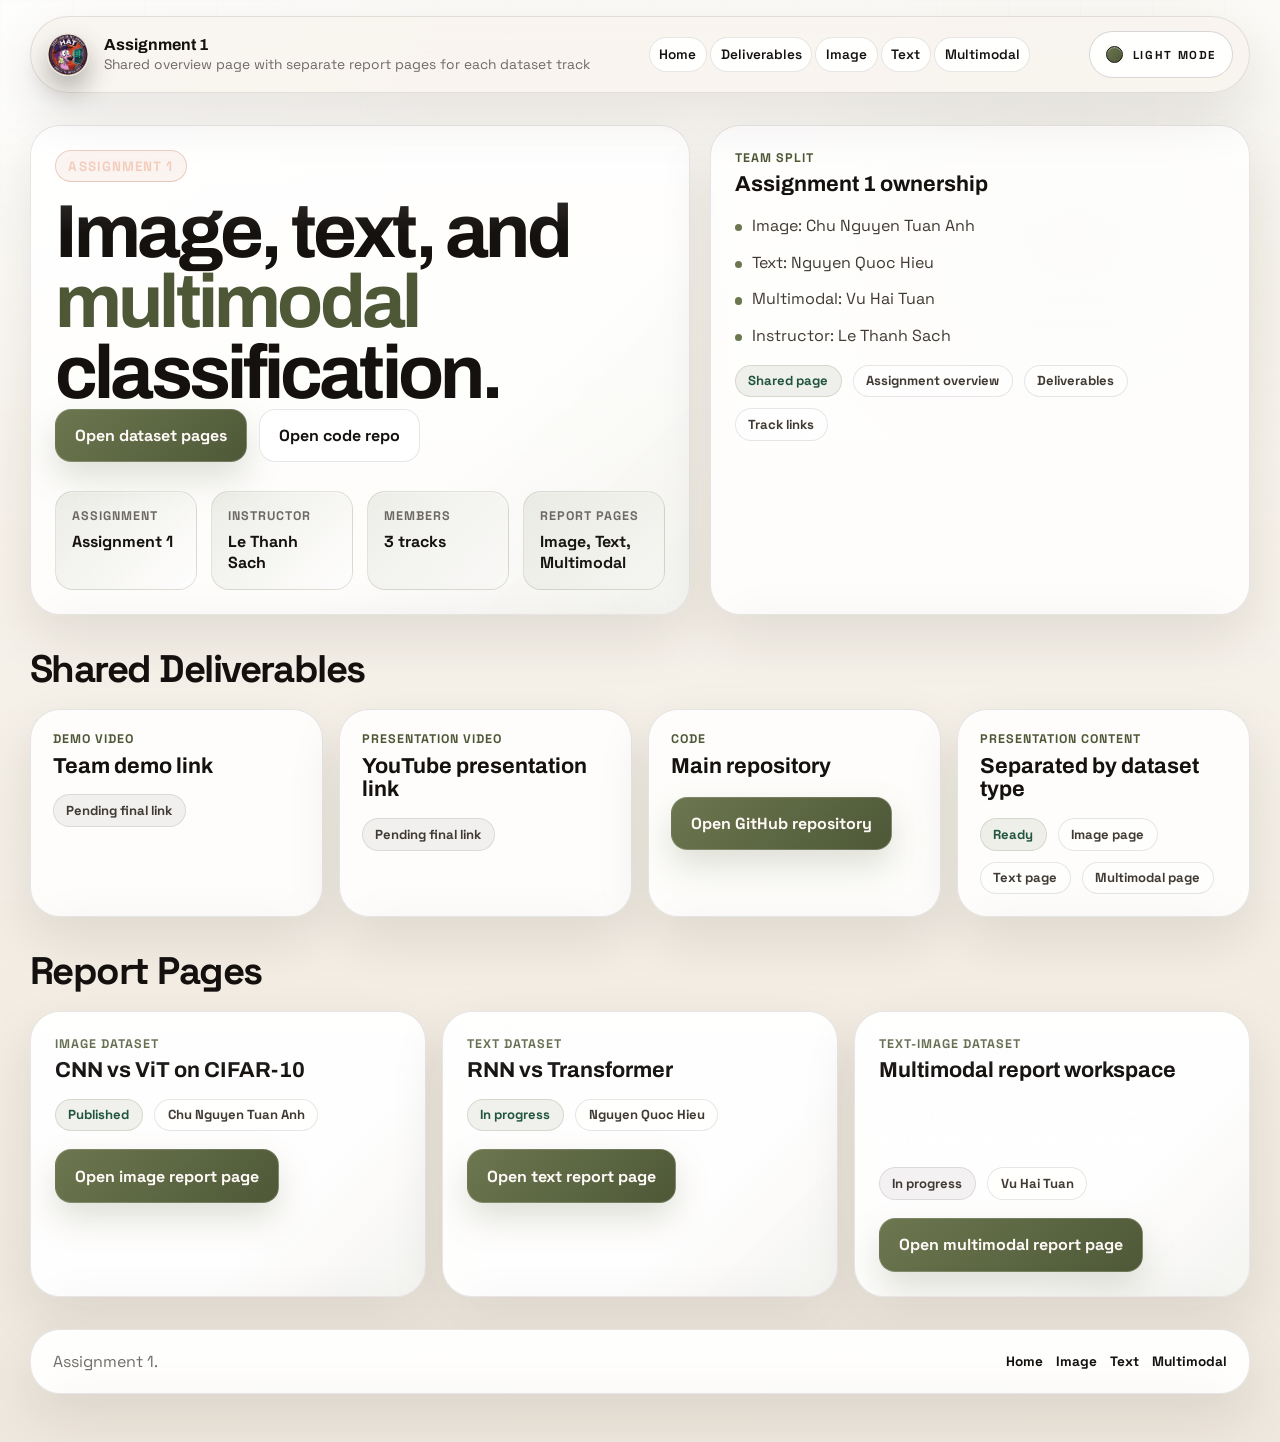
==== commit 61f1dcb9: "Add shared logo to report headers" ====
--- a/docs/assignment-1/index.html
+++ b/docs/assignment-1/index.html
@@ -26,7 +26,9 @@
     <header class="topbar">
       <div class="shell topbar-inner">
         <a class="brand" href="../index.html" aria-label="Back to common page home">
-          <span class="brand-mark" aria-hidden="true"></span>
+          <span class="brand-mark has-logo" aria-hidden="true">
+            <img class="brand-mark-image" src="../assets/assignment-1/logo.png" alt="">
+          </span>
           <span class="brand-copy">
             <p class="brand-label">Assignment 1</p>
             <p class="brand-note">Shared overview page with separate report pages for each dataset track</p>
--- a/docs/assets/styles.css
+++ b/docs/assets/styles.css
@@ -154,6 +154,23 @@
   transform: rotate(16deg);
 }
 
+.brand-mark.has-logo {
+  overflow: hidden;
+  border-radius: 999px;
+  background: rgba(255, 255, 255, 0.92);
+}
+
+.brand-mark.has-logo::before {
+  display: none;
+}
+
+.brand-mark-image {
+  width: 100%;
+  height: 100%;
+  object-fit: cover;
+  display: block;
+}
+
 .brand-copy {
   min-width: 0;
 }
@@ -1592,6 +1609,12 @@
   border-radius: 0.05rem;
   transform: none;
   background: var(--primary);
+}
+
+.home-report-page .brand-mark.has-logo {
+  border-radius: 999px;
+  background: #ffffff;
+  box-shadow: none;
 }
 
 .topbar-actions {
@@ -3182,6 +3205,11 @@
   box-shadow: var(--panel-shadow);
 }
 
+.assignment-overview-page .brand-mark.has-logo {
+  background: rgba(255, 255, 255, 0.94);
+  border-color: var(--line);
+}
+
 .assignment-overview-page .assignment-theme-actions {
   display: flex;
   align-items: center;
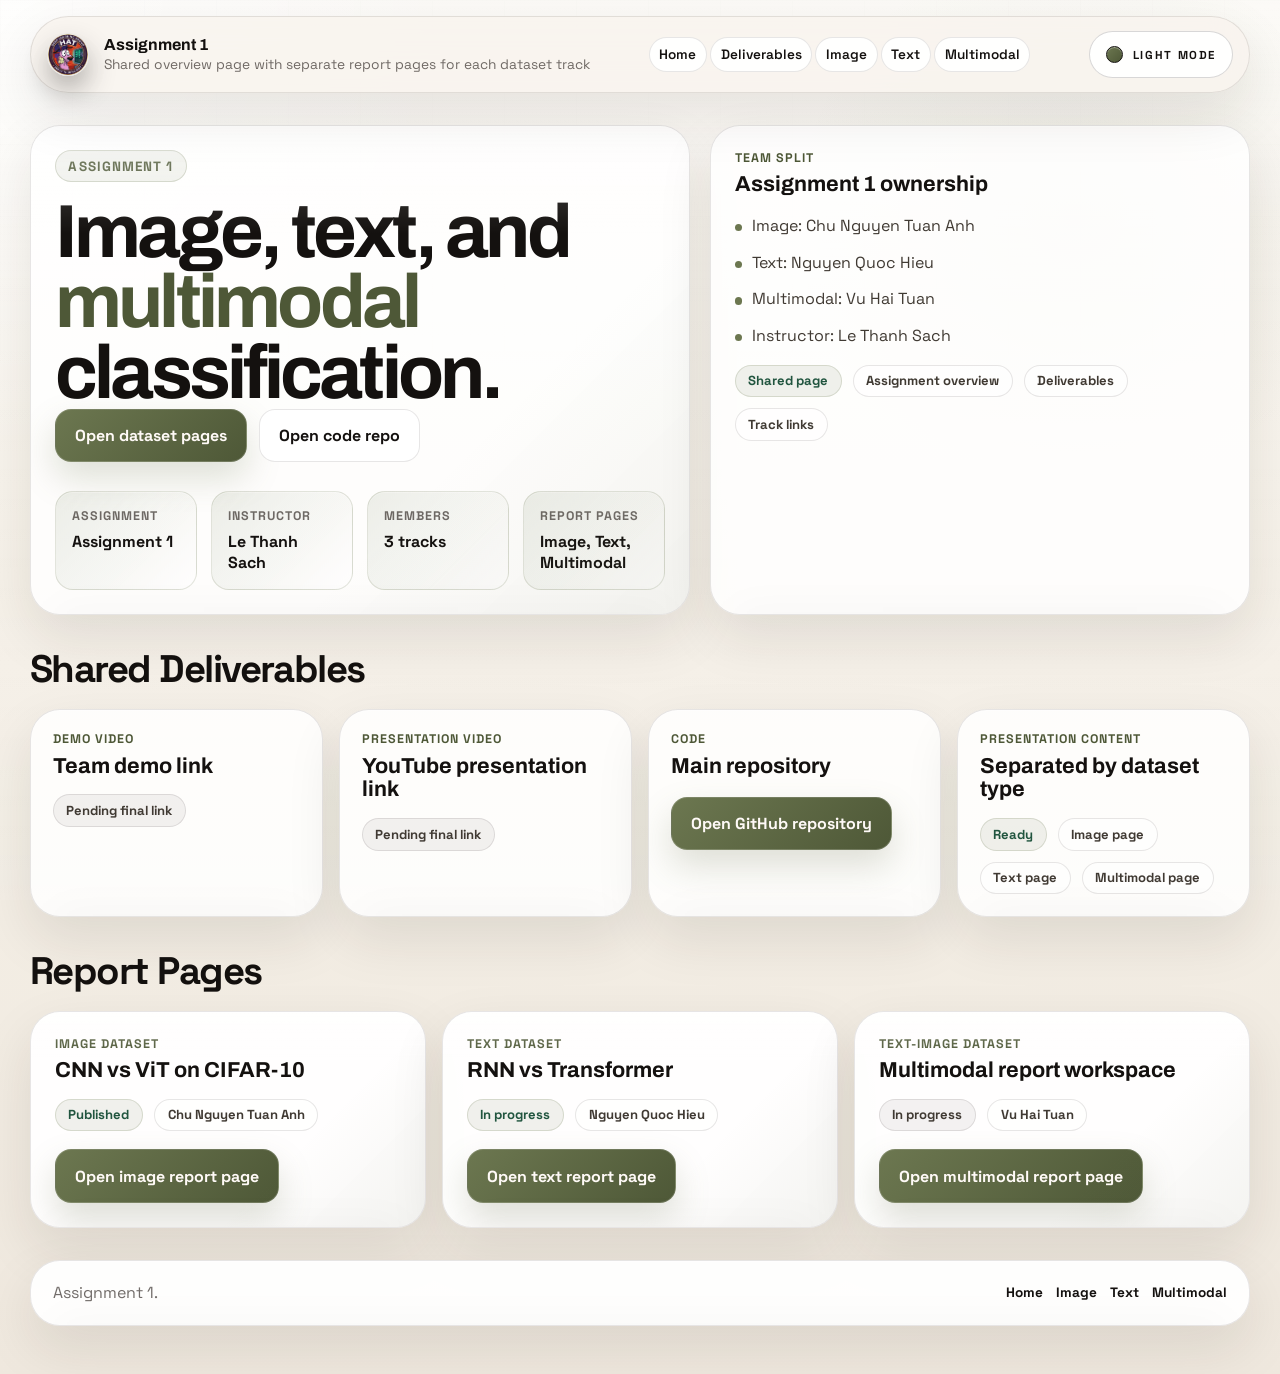
==== commit e9048a19: "Refine assignment report pages and shared theming" ====
--- a/docs/assignment-1/index.html
+++ b/docs/assignment-1/index.html
@@ -275,9 +275,6 @@
           <article class="panel assignment-card planned">
             <p class="card-kicker">Text-Image dataset</p>
               <h3 class="card-title">Multimodal report workspace</h3>
-              <p class="deliverable-note">
-                A comparison of zero-shot and few-shot multimodal classification strategies.
-              </p>
               <div class="assignment-meta">
                 <span class="status-pill planned">In progress</span>
                 <span class="chip">Vu Hai Tuan</span>
--- a/docs/assets/styles.css
+++ b/docs/assets/styles.css
@@ -3284,8 +3284,22 @@
   color: var(--text-strong);
 }
 
+.assignment-overview-page .side-rail-link {
+  color: var(--text);
+}
+
+.assignment-overview-page .side-rail-label {
+  color: var(--text);
+}
+
 .assignment-overview-page .side-rail-link.is-active {
   background: linear-gradient(135deg, var(--surface-hover), var(--surface-hover-strong));
+}
+
+.assignment-overview-page .side-rail-link:hover .side-rail-label,
+.assignment-overview-page .side-rail-link:focus-visible .side-rail-label,
+.assignment-overview-page .side-rail-link.is-active .side-rail-label {
+  color: var(--text-strong);
 }
 
 .assignment-overview-page .side-rail-icon {
@@ -3338,6 +3352,18 @@
 .assignment-overview-page .footer-links a:hover,
 .assignment-overview-page .footer-links a:focus-visible {
   color: var(--primary-deep);
+}
+
+.assignment-overview-page .eyebrow {
+  border-color: rgba(108, 119, 80, 0.26);
+  background: rgba(108, 119, 80, 0.1);
+  color: var(--primary-deep);
+}
+
+html[data-assignment-theme="dark"] .assignment-overview-page .eyebrow {
+  border-color: rgba(148, 165, 117, 0.28);
+  background: rgba(148, 165, 117, 0.14);
+  color: #dce6c6;
 }
 
 .assignment-overview-page .section-copy,
@@ -3440,3 +3466,1190 @@
     justify-content: center;
   }
 }
+
+/* --- IMAGE REPORT THEME OVERRIDES --- */
+.image-report-page {
+  transition: background-color 220ms ease, color 220ms ease;
+}
+
+html[data-image-theme="light"] .image-report-page {
+  --bg: #faf5ef;
+  --bg-strong: #fffaf6;
+  --panel: rgba(255, 255, 255, 0.86);
+  --panel-strong: rgba(255, 255, 255, 0.95);
+  --text: #43362e;
+  --text-strong: #19120f;
+  --muted: rgba(56, 42, 34, 0.72);
+  --line: rgba(25, 18, 15, 0.1);
+  --line-strong: rgba(25, 18, 15, 0.16);
+  --primary: #c15f3c;
+  --primary-deep: #9f492a;
+  --accent: #c15f3c;
+  --accent-soft: rgba(193, 95, 60, 0.1);
+  --success: #1d5c46;
+  --topbar-surface: rgba(250, 244, 237, 0.88);
+  --surface-hover: rgba(255, 255, 255, 0.72);
+  --surface-hover-strong: rgba(193, 95, 60, 0.12);
+  --panel-shadow: 0 22px 54px rgba(57, 33, 20, 0.12);
+  --panel-shadow-hover: 0 28px 66px rgba(57, 33, 20, 0.16);
+  --panel-shadow-strip: rgba(25, 18, 15, 0.08);
+}
+
+html[data-image-theme="dark"] .image-report-page {
+  --bg: #0d0d0e;
+  --bg-strong: #141415;
+  --panel: rgba(15, 15, 16, 0.9);
+  --panel-strong: rgba(12, 12, 13, 0.95);
+  --text: #f4f0eb;
+  --text-strong: #ffffff;
+  --muted: rgba(244, 240, 235, 0.68);
+  --line: rgba(255, 255, 255, 0.12);
+  --line-strong: rgba(255, 255, 255, 0.2);
+  --primary: #c15f3c;
+  --primary-deep: #9f492a;
+  --accent: #c15f3c;
+  --accent-soft: rgba(193, 95, 60, 0.12);
+  --success: #d6efe6;
+  --topbar-surface: rgba(10, 10, 11, 0.84);
+  --surface-hover: rgba(255, 255, 255, 0.06);
+  --surface-hover-strong: rgba(193, 95, 60, 0.16);
+  --panel-shadow: 0 22px 56px rgba(0, 0, 0, 0.34);
+  --panel-shadow-hover: 0 30px 68px rgba(0, 0, 0, 0.44);
+  --panel-shadow-strip: rgba(0, 0, 0, 0.28);
+}
+
+html[data-image-theme="light"] body.image-report-page {
+  background:
+    radial-gradient(circle at top left, rgba(255, 255, 255, 0.78), transparent 24%),
+    radial-gradient(circle at 82% 16%, rgba(193, 95, 60, 0.08), transparent 18%),
+    linear-gradient(180deg, #fffaf6 0%, #f7efe7 48%, #f1e6dc 100%);
+  color: var(--text);
+}
+
+html[data-image-theme="dark"] body.image-report-page {
+  background:
+    radial-gradient(circle at 18% 0%, rgba(255, 255, 255, 0.03), transparent 20%),
+    radial-gradient(circle at 82% 18%, rgba(193, 95, 60, 0.08), transparent 20%),
+    linear-gradient(180deg, #101011 0%, #090909 52%, #060606 100%);
+  color: var(--text);
+}
+
+html[data-image-theme="light"] body.image-report-page::before {
+  background-image:
+    linear-gradient(rgba(25, 18, 15, 0.03) 1px, transparent 1px),
+    linear-gradient(90deg, rgba(25, 18, 15, 0.03) 1px, transparent 1px);
+  opacity: 0.72;
+}
+
+html[data-image-theme="light"] body.image-report-page::after {
+  background: linear-gradient(180deg, rgba(255, 255, 255, 0.16), transparent 34%, rgba(255, 255, 255, 0.08));
+}
+
+.image-report-page .topbar-inner {
+  background: var(--topbar-surface);
+  border-color: var(--line);
+  box-shadow: var(--panel-shadow);
+}
+
+.image-report-page .topbar {
+  transition: opacity 0.36s ease, transform 0.44s cubic-bezier(0.22, 1, 0.36, 1);
+}
+
+.image-report-page.nav-docked .topbar {
+  opacity: 0;
+  pointer-events: none;
+  transform: translateY(-1.4rem);
+}
+
+.image-report-page .image-theme-actions {
+  display: flex;
+  align-items: center;
+  gap: 0.7rem;
+}
+
+.image-report-page .image-theme-toggle {
+  min-height: 2.9rem;
+  padding: 0 1rem;
+  border: 1px solid var(--line-strong);
+  border-radius: 999px;
+  background: var(--panel-strong);
+  color: var(--text-strong);
+  font-size: 0.72rem;
+  font-weight: 700;
+  letter-spacing: 0.14em;
+  text-transform: uppercase;
+  transition: background-color 180ms ease, border-color 180ms ease, color 180ms ease, transform 180ms ease;
+}
+
+.image-report-page .image-theme-toggle:hover,
+.image-report-page .image-theme-toggle:focus-visible {
+  background: var(--surface-hover);
+  border-color: var(--line-strong);
+  outline: none;
+  transform: translateY(-1px);
+}
+
+.image-report-page .theme-toggle-indicator {
+  width: 1.05rem;
+  height: 1.05rem;
+  border-radius: 999px;
+  background: linear-gradient(135deg, var(--primary), var(--primary-deep));
+  box-shadow: inset 0 1px 0 rgba(255, 255, 255, 0.38);
+}
+
+html[data-image-theme="dark"] .image-report-page .theme-toggle-indicator {
+  box-shadow: inset 0 1px 0 rgba(255, 255, 255, 0.18);
+}
+
+.image-report-page .panel {
+  background: var(--panel);
+  border-color: var(--line);
+  box-shadow: var(--panel-shadow), inset 0 1px 0 rgba(255, 255, 255, 0.28);
+}
+
+.image-report-page.nav-docked .side-rail-nav {
+  opacity: 1;
+  transform: translate(0, -50%);
+  pointer-events: auto;
+}
+
+.image-report-page .side-rail-nav {
+  background: var(--panel-strong);
+  border-color: var(--line);
+  box-shadow: var(--panel-shadow);
+}
+
+.image-report-page .side-rail-nav:hover,
+.image-report-page .side-rail-nav:focus-within {
+  border-color: var(--line-strong);
+  box-shadow: var(--panel-shadow-hover);
+}
+
+.image-report-page .side-rail-link {
+  color: var(--text);
+}
+
+.image-report-page .side-rail-label {
+  color: var(--text);
+}
+
+.image-report-page .side-rail-link:hover,
+.image-report-page .side-rail-link:focus-visible,
+.image-report-page .side-rail-link.is-active {
+  background: var(--surface-hover);
+  border-color: var(--line);
+  color: var(--text-strong);
+}
+
+.image-report-page .side-rail-link.is-active {
+  background: linear-gradient(135deg, var(--surface-hover), var(--surface-hover-strong));
+}
+
+.image-report-page .side-rail-link:hover .side-rail-label,
+.image-report-page .side-rail-link:focus-visible .side-rail-label,
+.image-report-page .side-rail-link.is-active .side-rail-label {
+  color: var(--text-strong);
+}
+
+.image-report-page .side-rail-icon {
+  border-color: var(--line);
+  background: rgba(255, 255, 255, 0.38);
+  color: var(--text-strong);
+  box-shadow: none;
+}
+
+html[data-image-theme="dark"] .image-report-page .side-rail-icon {
+  background: rgba(255, 255, 255, 0.05);
+}
+
+.image-report-page .side-rail-link:hover .side-rail-icon,
+.image-report-page .side-rail-link:focus-visible .side-rail-icon,
+.image-report-page .side-rail-link.is-active .side-rail-icon {
+  color: var(--text-strong);
+  border-color: rgba(193, 95, 60, 0.22);
+  background: rgba(193, 95, 60, 0.12);
+  box-shadow: 0 0 0 0.22rem rgba(193, 95, 60, 0.08);
+}
+
+.image-report-page .side-rail-link-home,
+.image-report-page .side-rail-link-track {
+  color: var(--text);
+}
+
+.image-report-page .panel::after {
+  background: var(--panel-shadow-strip);
+  opacity: 0.5;
+}
+
+.image-report-page .panel:hover {
+  box-shadow: var(--panel-shadow-hover), inset 0 1px 0 rgba(255, 255, 255, 0.34);
+  border-color: var(--line-strong);
+}
+
+.image-report-page .hero-card::before,
+.image-report-page .page-callout::before,
+.image-report-page .content-card::before,
+.image-report-page .kpi-card::before {
+  background:
+    linear-gradient(180deg, rgba(255, 255, 255, 0.28), transparent 22%),
+    linear-gradient(315deg, rgba(193, 95, 60, 0.08), transparent 34%);
+}
+
+.image-report-page .eyebrow {
+  border-color: rgba(193, 95, 60, 0.24);
+  background: rgba(193, 95, 60, 0.1);
+  color: var(--primary-deep);
+}
+
+html[data-image-theme="dark"] .image-report-page .eyebrow {
+  border-color: rgba(193, 95, 60, 0.28);
+  background: rgba(193, 95, 60, 0.14);
+  color: #ffd7c9;
+}
+
+.image-report-page .page-hero h1 span,
+.image-report-page .card-kicker,
+.image-report-page .footer-links a:hover,
+.image-report-page .footer-links a:focus-visible {
+  color: var(--primary-deep);
+}
+
+.image-report-page .page-subtitle,
+.image-report-page .section-copy,
+.image-report-page .deliverable-note,
+.image-report-page .track-copy,
+.image-report-page .figure-caption,
+.image-report-page .footer-card p,
+.image-report-page .mini-list li,
+.image-report-page .repo-list li,
+.image-report-page .placeholder-list li {
+  color: var(--muted);
+}
+
+.image-report-page .button-primary {
+  background: linear-gradient(135deg, var(--primary), var(--primary-deep));
+  border-color: rgba(255, 255, 255, 0.16);
+  color: #fffaf7;
+  box-shadow: 0 16px 34px rgba(193, 95, 60, 0.2);
+}
+
+.image-report-page .button-primary:hover,
+.image-report-page .button-primary:focus-visible {
+  background: linear-gradient(135deg, #d06c46, #b65534);
+  border-color: transparent;
+}
+
+.image-report-page .button-secondary {
+  background: var(--panel-strong);
+  border-color: var(--line);
+  color: var(--text-strong);
+  box-shadow: none;
+}
+
+.image-report-page .button-secondary:hover,
+.image-report-page .button-secondary:focus-visible {
+  background: var(--surface-hover);
+  border-color: var(--line-strong);
+}
+
+.image-report-page .meta-item {
+  background: linear-gradient(135deg, rgba(193, 95, 60, 0.12), rgba(255, 255, 255, 0.56));
+  border-color: rgba(193, 95, 60, 0.18);
+  box-shadow: inset 0 1px 0 rgba(255, 255, 255, 0.24);
+}
+
+html[data-image-theme="dark"] .image-report-page .meta-item {
+  background: linear-gradient(135deg, rgba(193, 95, 60, 0.18), rgba(193, 95, 60, 0.08));
+}
+
+.image-report-page .status-pill {
+  border-color: rgba(193, 95, 60, 0.2);
+  background: rgba(193, 95, 60, 0.1);
+  color: var(--success);
+}
+
+.image-report-page .chip {
+  border-color: var(--line);
+  background: rgba(255, 255, 255, 0.46);
+  color: var(--text);
+}
+
+html[data-image-theme="dark"] .image-report-page .chip {
+  background: rgba(255, 255, 255, 0.04);
+}
+
+.image-report-page .report-nav a {
+  border-color: rgba(193, 95, 60, 0.2);
+  background: linear-gradient(135deg, var(--primary), var(--primary-deep));
+  color: #fff9f5;
+}
+
+.image-report-page .report-nav a:hover,
+.image-report-page .report-nav a:focus-visible {
+  background: linear-gradient(135deg, #d06c46, #b65534);
+  border-color: transparent;
+}
+
+.image-report-page .mono-list li {
+  background: linear-gradient(135deg, rgba(193, 95, 60, 0.12), rgba(193, 95, 60, 0.05));
+  border-color: rgba(193, 95, 60, 0.18);
+  color: var(--text);
+}
+
+.image-report-page .footer-card {
+  background: var(--panel-strong);
+  color: var(--text);
+}
+
+.image-report-page .footer-links a {
+  color: var(--text-strong);
+}
+
+@media (max-width: 980px) {
+  .image-report-page .topbar-inner {
+    gap: 0.9rem;
+  }
+
+  .image-report-page .image-theme-actions {
+    width: 100%;
+    justify-content: flex-start;
+  }
+
+  .image-report-page .topbar,
+  .image-report-page.nav-docked .topbar {
+    opacity: 1;
+    pointer-events: auto;
+    transform: none;
+  }
+}
+
+@media (max-width: 620px) {
+  .image-report-page .image-theme-toggle {
+    width: 100%;
+    justify-content: center;
+  }
+
+  .image-report-page .side-rail-nav {
+    display: none;
+  }
+}
+
+/* --- TEXT REPORT THEME OVERRIDES --- */
+.text-report-page {
+  transition: background-color 220ms ease, color 220ms ease;
+}
+
+html[data-text-theme="light"] .text-report-page {
+  --bg: #f4f7fc;
+  --bg-strong: #fbfcff;
+  --panel: rgba(255, 255, 255, 0.88);
+  --panel-strong: rgba(255, 255, 255, 0.95);
+  --text: #263446;
+  --text-strong: #111827;
+  --muted: rgba(38, 52, 70, 0.72);
+  --line: rgba(17, 24, 39, 0.1);
+  --line-strong: rgba(17, 24, 39, 0.18);
+  --primary: #4182eb;
+  --primary-deep: #2a61ba;
+  --accent: #4182eb;
+  --accent-soft: rgba(65, 130, 235, 0.1);
+  --success: #21654f;
+  --formula-border: rgba(17, 24, 39, 0.14);
+  --topbar-surface: rgba(247, 249, 254, 0.88);
+  --surface-hover: rgba(255, 255, 255, 0.78);
+  --surface-hover-strong: rgba(65, 130, 235, 0.12);
+  --panel-shadow: 0 22px 54px rgba(36, 55, 86, 0.11);
+  --panel-shadow-hover: 0 28px 66px rgba(36, 55, 86, 0.16);
+  --panel-shadow-strip: rgba(17, 24, 39, 0.08);
+}
+
+html[data-text-theme="dark"] .text-report-page {
+  --bg: #0d1117;
+  --bg-strong: #141b24;
+  --panel: rgba(15, 20, 29, 0.9);
+  --panel-strong: rgba(12, 16, 24, 0.95);
+  --text: #edf4ff;
+  --text-strong: #ffffff;
+  --muted: rgba(237, 244, 255, 0.68);
+  --line: rgba(255, 255, 255, 0.12);
+  --line-strong: rgba(255, 255, 255, 0.2);
+  --primary: #4182eb;
+  --primary-deep: #2a61ba;
+  --accent: #6aa3ff;
+  --accent-soft: rgba(65, 130, 235, 0.12);
+  --success: #d4efe6;
+  --formula-border: rgba(255, 255, 255, 0.16);
+  --topbar-surface: rgba(11, 16, 24, 0.84);
+  --surface-hover: rgba(255, 255, 255, 0.06);
+  --surface-hover-strong: rgba(65, 130, 235, 0.16);
+  --panel-shadow: 0 22px 56px rgba(0, 0, 0, 0.34);
+  --panel-shadow-hover: 0 30px 68px rgba(0, 0, 0, 0.44);
+  --panel-shadow-strip: rgba(0, 0, 0, 0.28);
+}
+
+html[data-text-theme="light"] body.text-report-page {
+  background:
+    radial-gradient(circle at top left, rgba(255, 255, 255, 0.78), transparent 24%),
+    radial-gradient(circle at 84% 16%, rgba(65, 130, 235, 0.08), transparent 18%),
+    linear-gradient(180deg, #fbfcff 0%, #f4f7fc 48%, #edf2fa 100%);
+  color: var(--text);
+}
+
+html[data-text-theme="dark"] body.text-report-page {
+  background:
+    radial-gradient(circle at 18% 0%, rgba(255, 255, 255, 0.03), transparent 20%),
+    radial-gradient(circle at 82% 18%, rgba(65, 130, 235, 0.08), transparent 20%),
+    linear-gradient(180deg, #111827 0%, #0b1118 52%, #070b11 100%);
+  color: var(--text);
+}
+
+html[data-text-theme="light"] body.text-report-page::before {
+  background-image:
+    linear-gradient(rgba(17, 24, 39, 0.03) 1px, transparent 1px),
+    linear-gradient(90deg, rgba(17, 24, 39, 0.03) 1px, transparent 1px);
+  opacity: 0.72;
+}
+
+html[data-text-theme="light"] body.text-report-page::after {
+  background: linear-gradient(180deg, rgba(255, 255, 255, 0.16), transparent 34%, rgba(255, 255, 255, 0.08));
+}
+
+.text-report-page .topbar-inner {
+  background: var(--topbar-surface);
+  border-color: var(--line);
+  box-shadow: var(--panel-shadow);
+}
+
+.text-report-page .topbar {
+  transition: opacity 0.36s ease, transform 0.44s cubic-bezier(0.22, 1, 0.36, 1);
+}
+
+.text-report-page.nav-docked .topbar {
+  opacity: 0;
+  pointer-events: none;
+  transform: translateY(-1.4rem);
+}
+
+.text-report-page .text-theme-actions {
+  display: flex;
+  align-items: center;
+  gap: 0.7rem;
+}
+
+.text-report-page .text-theme-toggle {
+  min-height: 2.9rem;
+  padding: 0 1rem;
+  border: 1px solid var(--line-strong);
+  border-radius: 999px;
+  background: var(--panel-strong);
+  color: var(--text-strong);
+  font-size: 0.72rem;
+  font-weight: 700;
+  letter-spacing: 0.14em;
+  text-transform: uppercase;
+  transition: background-color 180ms ease, border-color 180ms ease, color 180ms ease, transform 180ms ease;
+}
+
+.text-report-page .text-theme-toggle:hover,
+.text-report-page .text-theme-toggle:focus-visible {
+  background: var(--surface-hover);
+  border-color: var(--line-strong);
+  outline: none;
+  transform: translateY(-1px);
+}
+
+.text-report-page .theme-toggle-indicator {
+  width: 1.05rem;
+  height: 1.05rem;
+  border-radius: 999px;
+  background: linear-gradient(135deg, var(--primary), var(--primary-deep));
+  box-shadow: inset 0 1px 0 rgba(255, 255, 255, 0.38);
+}
+
+html[data-text-theme="dark"] .text-report-page .theme-toggle-indicator {
+  box-shadow: inset 0 1px 0 rgba(255, 255, 255, 0.18);
+}
+
+.text-report-page main > section:first-of-type {
+  position: relative;
+  background: var(--panel);
+  border: 1px solid var(--line);
+  border-radius: 1.75rem;
+  box-shadow: var(--panel-shadow), inset 0 1px 0 rgba(255, 255, 255, 0.28);
+  padding: 1.5rem;
+  overflow: hidden;
+}
+
+.text-report-page main > section:first-of-type::before {
+  content: "";
+  position: absolute;
+  inset: 0;
+  pointer-events: none;
+  background:
+    linear-gradient(180deg, rgba(255, 255, 255, 0.26), transparent 22%),
+    linear-gradient(315deg, rgba(65, 130, 235, 0.08), transparent 34%);
+}
+
+.text-report-page main > section:first-of-type > * {
+  position: relative;
+  z-index: 1;
+}
+
+.text-report-page .panel {
+  background: var(--panel);
+  border-color: var(--line);
+  box-shadow: var(--panel-shadow), inset 0 1px 0 rgba(255, 255, 255, 0.28);
+}
+
+.text-report-page.nav-docked .side-rail-nav {
+  opacity: 1;
+  transform: translate(0, -50%);
+  pointer-events: auto;
+}
+
+.text-report-page .side-rail-nav {
+  background: var(--panel-strong);
+  border-color: var(--line);
+  box-shadow: var(--panel-shadow);
+}
+
+.text-report-page .side-rail-nav:hover,
+.text-report-page .side-rail-nav:focus-within {
+  border-color: var(--line-strong);
+  box-shadow: var(--panel-shadow-hover);
+}
+
+.text-report-page .side-rail-link {
+  color: var(--text);
+}
+
+.text-report-page .side-rail-label {
+  color: var(--text);
+}
+
+.text-report-page .side-rail-link:hover,
+.text-report-page .side-rail-link:focus-visible,
+.text-report-page .side-rail-link.is-active {
+  background: var(--surface-hover);
+  border-color: var(--line);
+  color: var(--text-strong);
+}
+
+.text-report-page .side-rail-link.is-active {
+  background: linear-gradient(135deg, var(--surface-hover), var(--surface-hover-strong));
+}
+
+.text-report-page .side-rail-link:hover .side-rail-label,
+.text-report-page .side-rail-link:focus-visible .side-rail-label,
+.text-report-page .side-rail-link.is-active .side-rail-label {
+  color: var(--text-strong);
+}
+
+.text-report-page .side-rail-icon {
+  border-color: var(--line);
+  background: rgba(255, 255, 255, 0.38);
+  color: var(--text-strong);
+  box-shadow: none;
+}
+
+html[data-text-theme="dark"] .text-report-page .side-rail-icon {
+  background: rgba(255, 255, 255, 0.05);
+}
+
+.text-report-page .side-rail-link:hover .side-rail-icon,
+.text-report-page .side-rail-link:focus-visible .side-rail-icon,
+.text-report-page .side-rail-link.is-active .side-rail-icon {
+  color: var(--text-strong);
+  border-color: rgba(65, 130, 235, 0.22);
+  background: rgba(65, 130, 235, 0.12);
+  box-shadow: 0 0 0 0.22rem rgba(65, 130, 235, 0.08);
+}
+
+.text-report-page .side-rail-link-home,
+.text-report-page .side-rail-link-track {
+  color: var(--text);
+}
+
+.text-report-page .panel::after {
+  background: var(--panel-shadow-strip);
+  opacity: 0.5;
+}
+
+.text-report-page .panel:hover {
+  box-shadow: var(--panel-shadow-hover), inset 0 1px 0 rgba(255, 255, 255, 0.34);
+  border-color: var(--line-strong);
+}
+
+.text-report-page .report-card::before,
+.text-report-page .kpi-card::before {
+  background:
+    linear-gradient(180deg, rgba(255, 255, 255, 0.28), transparent 22%),
+    linear-gradient(315deg, rgba(65, 130, 235, 0.08), transparent 34%);
+}
+
+.text-report-page .eyebrow {
+  border-color: rgba(65, 130, 235, 0.24);
+  background: rgba(65, 130, 235, 0.1);
+  color: var(--primary-deep);
+}
+
+html[data-text-theme="dark"] .text-report-page .eyebrow {
+  border-color: rgba(65, 130, 235, 0.28);
+  background: rgba(65, 130, 235, 0.14);
+  color: #d7e7ff;
+}
+
+.text-report-page h1 span,
+.text-report-page .card-kicker,
+.text-report-page .footer-links a:hover,
+.text-report-page .footer-links a:focus-visible,
+.text-report-page .text-link:hover,
+.text-report-page .text-link:focus-visible {
+  color: var(--primary-deep);
+}
+
+.text-report-page .section-copy,
+.text-report-page .track-copy,
+.text-report-page .deliverable-note,
+.text-report-page .figure-caption,
+.text-report-page .kpi-note,
+.text-report-page .footer-card p,
+.text-report-page .mini-list li {
+  color: var(--muted);
+}
+
+.text-report-page .button-primary {
+  background: linear-gradient(135deg, var(--primary), var(--primary-deep));
+  border-color: rgba(255, 255, 255, 0.16);
+  color: #f7fbff;
+  box-shadow: 0 16px 34px rgba(65, 130, 235, 0.2);
+}
+
+.text-report-page .button-primary:hover,
+.text-report-page .button-primary:focus-visible {
+  background: linear-gradient(135deg, #4f8ff7, #3b73d7);
+  border-color: transparent;
+}
+
+.text-report-page .button-secondary {
+  background: var(--panel-strong);
+  border-color: var(--line);
+  color: var(--text-strong);
+  box-shadow: none;
+}
+
+.text-report-page .button-secondary:hover,
+.text-report-page .button-secondary:focus-visible {
+  background: var(--surface-hover);
+  border-color: var(--line-strong);
+}
+
+.text-report-page .meta-item {
+  background: linear-gradient(135deg, rgba(65, 130, 235, 0.12), rgba(255, 255, 255, 0.56));
+  border-color: rgba(65, 130, 235, 0.18);
+  box-shadow: inset 0 1px 0 rgba(255, 255, 255, 0.24);
+}
+
+html[data-text-theme="dark"] .text-report-page .meta-item {
+  background: linear-gradient(135deg, rgba(65, 130, 235, 0.18), rgba(65, 130, 235, 0.08));
+}
+
+.text-report-page .status-pill {
+  border-color: rgba(65, 130, 235, 0.2);
+  background: rgba(65, 130, 235, 0.1);
+  color: var(--success);
+}
+
+.text-report-page .chip {
+  border-color: var(--line);
+  background: rgba(255, 255, 255, 0.46);
+  color: var(--text);
+}
+
+html[data-text-theme="dark"] .text-report-page .chip {
+  background: rgba(255, 255, 255, 0.04);
+}
+
+.text-report-page .report-nav a {
+  border-color: rgba(65, 130, 235, 0.2);
+  background: linear-gradient(135deg, var(--primary), var(--primary-deep));
+  color: #f7fbff;
+}
+
+.text-report-page .report-nav a:hover,
+.text-report-page .report-nav a:focus-visible {
+  background: linear-gradient(135deg, #4f8ff7, #3b73d7);
+  border-color: transparent;
+}
+
+.text-report-page .mono-list li {
+  background: linear-gradient(135deg, rgba(65, 130, 235, 0.12), rgba(65, 130, 235, 0.05));
+  border-color: rgba(65, 130, 235, 0.18);
+  color: var(--text);
+}
+
+.text-report-page .text-repo-link {
+  color: var(--primary-deep);
+  background: transparent;
+}
+
+.text-report-page .text-repo-link:hover,
+.text-report-page .text-repo-link:focus-visible {
+  background: transparent;
+  color: var(--primary);
+}
+
+.text-report-page .text-link {
+  color: var(--primary);
+}
+
+.text-report-page .compare-table th,
+.text-report-page .compare-table td,
+.text-report-page .compare-table tbody tr td,
+.text-report-page .compare-table tbody tr td * {
+  color: inherit;
+}
+
+.text-report-page .compare-table th {
+  color: var(--text-strong);
+}
+
+.text-report-page .compare-table td,
+.text-report-page .compare-table td p,
+.text-report-page .compare-table td span,
+.text-report-page .compare-table td strong {
+  color: var(--muted);
+}
+
+.text-report-page .figure-frame {
+  background: var(--panel-strong);
+  border-color: var(--line);
+  box-shadow: var(--panel-shadow);
+}
+
+.text-report-page .footer-card {
+  background: var(--panel-strong);
+  color: var(--text);
+}
+
+.text-report-page .footer-links a {
+  color: var(--text-strong);
+}
+
+.text-report-page .compare-table-wrap,
+.text-report-page .formula-box,
+.text-report-page .formula-inline {
+  color: var(--text);
+}
+
+@media (max-width: 980px) {
+  .text-report-page .topbar-inner {
+    gap: 0.9rem;
+  }
+
+  .text-report-page .text-theme-actions {
+    width: 100%;
+    justify-content: flex-start;
+  }
+
+  .text-report-page .topbar,
+  .text-report-page.nav-docked .topbar {
+    opacity: 1;
+    pointer-events: auto;
+    transform: none;
+  }
+}
+
+@media (max-width: 620px) {
+  .text-report-page .text-theme-toggle {
+    width: 100%;
+    justify-content: center;
+  }
+
+  .text-report-page main > section:first-of-type {
+    padding: 1.2rem;
+  }
+
+  .text-report-page .side-rail-nav {
+    display: none;
+  }
+}
+
+/* --- MULTIMODAL REPORT THEME OVERRIDES --- */
+.multimodal-report-page {
+  transition: background-color 220ms ease, color 220ms ease;
+}
+
+html[data-multimodal-theme="light"] .multimodal-report-page {
+  --bg: #fcf5f5;
+  --bg-strong: #fffafa;
+  --panel: rgba(255, 255, 255, 0.88);
+  --panel-strong: rgba(255, 255, 255, 0.95);
+  --text: #493033;
+  --text-strong: #181113;
+  --muted: rgba(73, 48, 51, 0.72);
+  --line: rgba(24, 17, 19, 0.1);
+  --line-strong: rgba(24, 17, 19, 0.18);
+  --primary: #d64545;
+  --primary-deep: #a92e2e;
+  --accent: #d64545;
+  --accent-soft: rgba(214, 69, 69, 0.1);
+  --success: #21654f;
+  --topbar-surface: rgba(252, 244, 244, 0.88);
+  --surface-hover: rgba(255, 255, 255, 0.78);
+  --surface-hover-strong: rgba(214, 69, 69, 0.12);
+  --panel-shadow: 0 22px 54px rgba(82, 35, 42, 0.12);
+  --panel-shadow-hover: 0 28px 66px rgba(82, 35, 42, 0.16);
+  --panel-shadow-strip: rgba(24, 17, 19, 0.08);
+}
+
+html[data-multimodal-theme="dark"] .multimodal-report-page {
+  --bg: #120c0d;
+  --bg-strong: #1a1113;
+  --panel: rgba(20, 13, 15, 0.9);
+  --panel-strong: rgba(17, 11, 13, 0.95);
+  --text: #f7efef;
+  --text-strong: #ffffff;
+  --muted: rgba(247, 239, 239, 0.68);
+  --line: rgba(255, 255, 255, 0.12);
+  --line-strong: rgba(255, 255, 255, 0.2);
+  --primary: #d64545;
+  --primary-deep: #a92e2e;
+  --accent: #ff6b6b;
+  --accent-soft: rgba(214, 69, 69, 0.12);
+  --success: #d4efe6;
+  --topbar-surface: rgba(16, 10, 12, 0.84);
+  --surface-hover: rgba(255, 255, 255, 0.06);
+  --surface-hover-strong: rgba(214, 69, 69, 0.16);
+  --panel-shadow: 0 22px 56px rgba(0, 0, 0, 0.34);
+  --panel-shadow-hover: 0 30px 68px rgba(0, 0, 0, 0.44);
+  --panel-shadow-strip: rgba(0, 0, 0, 0.28);
+}
+
+html[data-multimodal-theme="light"] body.multimodal-report-page {
+  background:
+    radial-gradient(circle at top left, rgba(255, 255, 255, 0.78), transparent 24%),
+    radial-gradient(circle at 84% 16%, rgba(214, 69, 69, 0.08), transparent 18%),
+    linear-gradient(180deg, #fffafa 0%, #fcf5f5 48%, #f5eaea 100%);
+  color: var(--text);
+}
+
+html[data-multimodal-theme="dark"] body.multimodal-report-page {
+  background:
+    radial-gradient(circle at 18% 0%, rgba(255, 255, 255, 0.03), transparent 20%),
+    radial-gradient(circle at 82% 18%, rgba(214, 69, 69, 0.08), transparent 20%),
+    linear-gradient(180deg, #130c0d 0%, #0d090a 52%, #080506 100%);
+  color: var(--text);
+}
+
+html[data-multimodal-theme="light"] body.multimodal-report-page::before {
+  background-image:
+    linear-gradient(rgba(24, 17, 19, 0.03) 1px, transparent 1px),
+    linear-gradient(90deg, rgba(24, 17, 19, 0.03) 1px, transparent 1px);
+  opacity: 0.72;
+}
+
+html[data-multimodal-theme="light"] body.multimodal-report-page::after {
+  background: linear-gradient(180deg, rgba(255, 255, 255, 0.16), transparent 34%, rgba(255, 255, 255, 0.08));
+}
+
+.multimodal-report-page .topbar-inner {
+  background: var(--topbar-surface);
+  border-color: var(--line);
+  box-shadow: var(--panel-shadow);
+}
+
+.multimodal-report-page .topbar {
+  transition: opacity 0.36s ease, transform 0.44s cubic-bezier(0.22, 1, 0.36, 1);
+}
+
+.multimodal-report-page.nav-docked .topbar {
+  opacity: 0;
+  pointer-events: none;
+  transform: translateY(-1.4rem);
+}
+
+.multimodal-report-page .multimodal-theme-actions {
+  display: flex;
+  align-items: center;
+  gap: 0.7rem;
+}
+
+.multimodal-report-page .multimodal-theme-toggle {
+  min-height: 2.9rem;
+  padding: 0 1rem;
+  border: 1px solid var(--line-strong);
+  border-radius: 999px;
+  background: var(--panel-strong);
+  color: var(--text-strong);
+  font-size: 0.72rem;
+  font-weight: 700;
+  letter-spacing: 0.14em;
+  text-transform: uppercase;
+  transition: background-color 180ms ease, border-color 180ms ease, color 180ms ease, transform 180ms ease;
+}
+
+.multimodal-report-page .multimodal-theme-toggle:hover,
+.multimodal-report-page .multimodal-theme-toggle:focus-visible {
+  background: var(--surface-hover);
+  border-color: var(--line-strong);
+  outline: none;
+  transform: translateY(-1px);
+}
+
+.multimodal-report-page .theme-toggle-indicator {
+  width: 1.05rem;
+  height: 1.05rem;
+  border-radius: 999px;
+  background: linear-gradient(135deg, var(--primary), var(--primary-deep));
+  box-shadow: inset 0 1px 0 rgba(255, 255, 255, 0.38);
+}
+
+html[data-multimodal-theme="dark"] .multimodal-report-page .theme-toggle-indicator {
+  box-shadow: inset 0 1px 0 rgba(255, 255, 255, 0.18);
+}
+
+.multimodal-report-page .panel {
+  background: var(--panel);
+  border-color: var(--line);
+  box-shadow: var(--panel-shadow), inset 0 1px 0 rgba(255, 255, 255, 0.28);
+}
+
+.multimodal-report-page.nav-docked .side-rail-nav {
+  opacity: 1;
+  transform: translate(0, -50%);
+  pointer-events: auto;
+}
+
+.multimodal-report-page .side-rail-nav {
+  background: var(--panel-strong);
+  border-color: var(--line);
+  box-shadow: var(--panel-shadow);
+}
+
+.multimodal-report-page .side-rail-nav:hover,
+.multimodal-report-page .side-rail-nav:focus-within {
+  border-color: var(--line-strong);
+  box-shadow: var(--panel-shadow-hover);
+}
+
+.multimodal-report-page .side-rail-link {
+  color: var(--text);
+}
+
+.multimodal-report-page .side-rail-label {
+  color: var(--text);
+}
+
+.multimodal-report-page .side-rail-link:hover,
+.multimodal-report-page .side-rail-link:focus-visible,
+.multimodal-report-page .side-rail-link.is-active {
+  background: var(--surface-hover);
+  border-color: var(--line);
+  color: var(--text-strong);
+}
+
+.multimodal-report-page .side-rail-link.is-active {
+  background: linear-gradient(135deg, var(--surface-hover), var(--surface-hover-strong));
+}
+
+.multimodal-report-page .side-rail-link:hover .side-rail-label,
+.multimodal-report-page .side-rail-link:focus-visible .side-rail-label,
+.multimodal-report-page .side-rail-link.is-active .side-rail-label {
+  color: var(--text-strong);
+}
+
+.multimodal-report-page .side-rail-icon {
+  border-color: var(--line);
+  background: rgba(255, 255, 255, 0.38);
+  color: var(--text-strong);
+  box-shadow: none;
+}
+
+html[data-multimodal-theme="dark"] .multimodal-report-page .side-rail-icon {
+  background: rgba(255, 255, 255, 0.05);
+}
+
+.multimodal-report-page .side-rail-link:hover .side-rail-icon,
+.multimodal-report-page .side-rail-link:focus-visible .side-rail-icon,
+.multimodal-report-page .side-rail-link.is-active .side-rail-icon {
+  color: var(--text-strong);
+  border-color: rgba(214, 69, 69, 0.22);
+  background: rgba(214, 69, 69, 0.12);
+  box-shadow: 0 0 0 0.22rem rgba(214, 69, 69, 0.08);
+}
+
+.multimodal-report-page .side-rail-link-home,
+.multimodal-report-page .side-rail-link-track {
+  color: var(--text);
+}
+
+.multimodal-report-page .panel::after {
+  background: var(--panel-shadow-strip);
+  opacity: 0.5;
+}
+
+.multimodal-report-page .panel:hover {
+  box-shadow: var(--panel-shadow-hover), inset 0 1px 0 rgba(255, 255, 255, 0.34);
+  border-color: var(--line-strong);
+}
+
+.multimodal-report-page .hero-card::before,
+.multimodal-report-page .page-callout::before,
+.multimodal-report-page .content-card::before,
+.multimodal-report-page .kpi-card::before {
+  background:
+    linear-gradient(180deg, rgba(255, 255, 255, 0.28), transparent 22%),
+    linear-gradient(315deg, rgba(214, 69, 69, 0.08), transparent 34%);
+}
+
+.multimodal-report-page .eyebrow {
+  border-color: rgba(214, 69, 69, 0.24);
+  background: rgba(214, 69, 69, 0.1);
+  color: var(--primary-deep);
+}
+
+html[data-multimodal-theme="dark"] .multimodal-report-page .eyebrow {
+  border-color: rgba(214, 69, 69, 0.28);
+  background: rgba(214, 69, 69, 0.14);
+  color: #ffd8d8;
+}
+
+.multimodal-report-page .page-hero h1 span,
+.multimodal-report-page .card-kicker,
+.multimodal-report-page .footer-links a:hover,
+.multimodal-report-page .footer-links a:focus-visible {
+  color: var(--primary-deep);
+}
+
+.multimodal-report-page .page-subtitle,
+.multimodal-report-page .section-copy,
+.multimodal-report-page .deliverable-note,
+.multimodal-report-page .track-copy,
+.multimodal-report-page .figure-caption,
+.multimodal-report-page .footer-card p,
+.multimodal-report-page .mini-list li,
+.multimodal-report-page .repo-list li,
+.multimodal-report-page .placeholder-list li,
+.multimodal-report-page .compare-table td {
+  color: var(--muted);
+}
+
+.multimodal-report-page .compare-table th {
+  color: var(--text-strong);
+  background: rgba(214, 69, 69, 0.12);
+}
+
+.multimodal-report-page .button-primary {
+  background: linear-gradient(135deg, var(--primary), var(--primary-deep));
+  border-color: rgba(255, 255, 255, 0.16);
+  color: #fff8f8;
+  box-shadow: 0 16px 34px rgba(214, 69, 69, 0.2);
+}
+
+.multimodal-report-page .button-primary:hover,
+.multimodal-report-page .button-primary:focus-visible {
+  background: linear-gradient(135deg, #e05555, #bf3a3a);
+  border-color: transparent;
+}
+
+.multimodal-report-page .button-secondary {
+  background: var(--panel-strong);
+  border-color: var(--line);
+  color: var(--text-strong);
+  box-shadow: none;
+}
+
+.multimodal-report-page .button-secondary:hover,
+.multimodal-report-page .button-secondary:focus-visible {
+  background: var(--surface-hover);
+  border-color: var(--line-strong);
+}
+
+.multimodal-report-page .meta-item {
+  background: linear-gradient(135deg, rgba(214, 69, 69, 0.12), rgba(255, 255, 255, 0.56));
+  border-color: rgba(214, 69, 69, 0.18);
+  box-shadow: inset 0 1px 0 rgba(255, 255, 255, 0.24);
+}
+
+html[data-multimodal-theme="dark"] .multimodal-report-page .meta-item {
+  background: linear-gradient(135deg, rgba(214, 69, 69, 0.18), rgba(214, 69, 69, 0.08));
+}
+
+.multimodal-report-page .status-pill {
+  border-color: rgba(214, 69, 69, 0.2);
+  background: rgba(214, 69, 69, 0.1);
+  color: var(--success);
+}
+
+.multimodal-report-page .chip {
+  border-color: var(--line);
+  background: rgba(255, 255, 255, 0.46);
+  color: var(--text);
+}
+
+html[data-multimodal-theme="dark"] .multimodal-report-page .chip {
+  background: rgba(255, 255, 255, 0.04);
+}
+
+.multimodal-report-page .report-nav a {
+  border-color: rgba(214, 69, 69, 0.2);
+  background: linear-gradient(135deg, var(--primary), var(--primary-deep));
+  color: #fff8f8;
+}
+
+.multimodal-report-page .report-nav a:hover,
+.multimodal-report-page .report-nav a:focus-visible {
+  background: linear-gradient(135deg, #e05555, #bf3a3a);
+  border-color: transparent;
+}
+
+.multimodal-report-page .mono-list li {
+  background: linear-gradient(135deg, rgba(214, 69, 69, 0.12), rgba(214, 69, 69, 0.05));
+  border-color: rgba(214, 69, 69, 0.18);
+  color: var(--text);
+}
+
+.multimodal-report-page .figure-frame {
+  background: var(--panel-strong);
+  border-color: var(--line);
+  box-shadow: var(--panel-shadow);
+}
+
+.multimodal-report-page .footer-card {
+  background: var(--panel-strong);
+  color: var(--text);
+}
+
+.multimodal-report-page .footer-links a {
+  color: var(--text-strong);
+}
+
+@media (max-width: 980px) {
+  .multimodal-report-page .topbar-inner {
+    gap: 0.9rem;
+  }
+
+  .multimodal-report-page .multimodal-theme-actions {
+    width: 100%;
+    justify-content: flex-start;
+  }
+
+  .multimodal-report-page .topbar,
+  .multimodal-report-page.nav-docked .topbar {
+    opacity: 1;
+    pointer-events: auto;
+    transform: none;
+  }
+}
+
+@media (max-width: 620px) {
+  .multimodal-report-page .multimodal-theme-toggle {
+    width: 100%;
+    justify-content: center;
+  }
+
+  .multimodal-report-page .side-rail-nav {
+    display: none;
+  }
+}
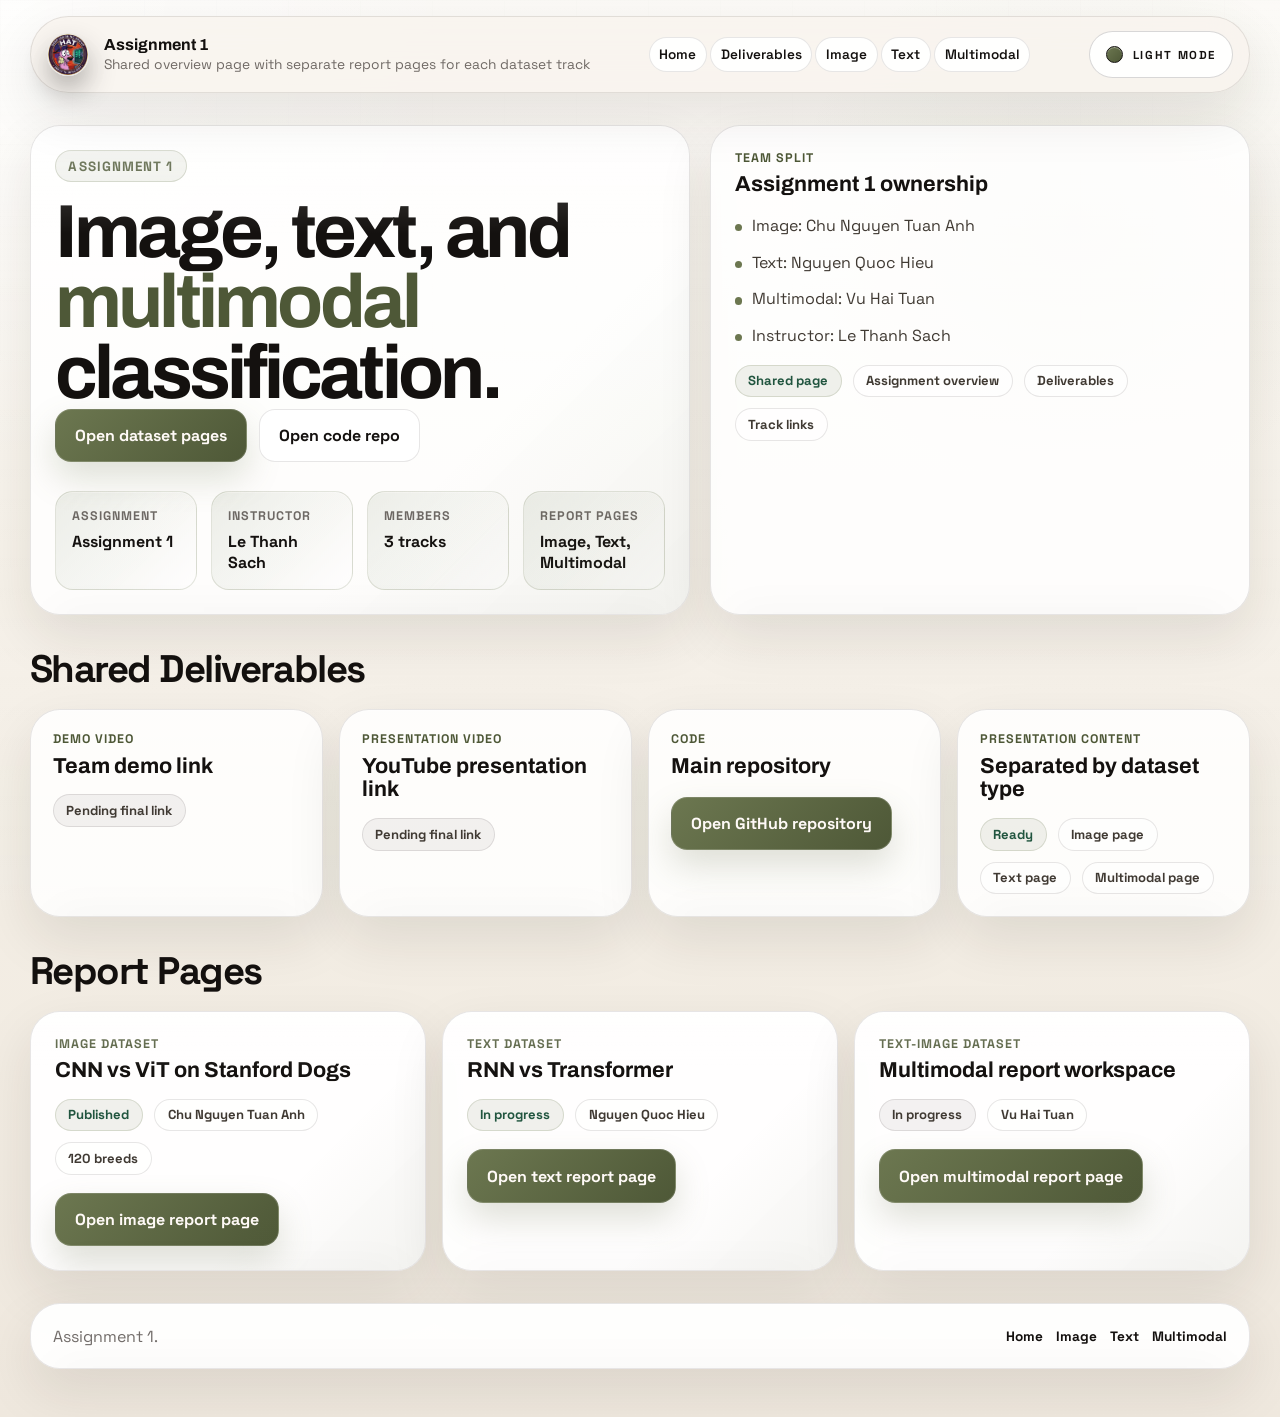
==== commit fe78be84: "Switch image track to Stanford Dogs" ====
--- a/docs/assignment-1/index.html
+++ b/docs/assignment-1/index.html
@@ -250,10 +250,11 @@
         <div class="assignment-grid">
           <article class="panel assignment-card active">
             <p class="card-kicker">Image dataset</p>
-            <h3 class="card-title">CNN vs ViT on CIFAR-10</h3>
+            <h3 class="card-title">CNN vs ViT on Stanford Dogs</h3>
             <div class="assignment-meta">
               <span class="status-pill">Published</span>
               <span class="chip">Chu Nguyen Tuan Anh</span>
+              <span class="chip">120 breeds</span>
             </div>
             <div class="assignment-links">
               <a class="button button-primary" href="./image.html">Open image report page</a>
--- a/docs/assets/styles.css
+++ b/docs/assets/styles.css
@@ -3477,9 +3477,10 @@
   --bg-strong: #fffaf6;
   --panel: rgba(255, 255, 255, 0.86);
   --panel-strong: rgba(255, 255, 255, 0.95);
-  --text: #43362e;
+  --text: #352821;
   --text-strong: #19120f;
-  --muted: rgba(56, 42, 34, 0.72);
+  --muted: rgba(45, 33, 27, 0.8);
+  --body-copy: #241915;
   --line: rgba(25, 18, 15, 0.1);
   --line-strong: rgba(25, 18, 15, 0.16);
   --primary: #c15f3c;
@@ -3500,9 +3501,10 @@
   --bg-strong: #141415;
   --panel: rgba(15, 15, 16, 0.9);
   --panel-strong: rgba(12, 12, 13, 0.95);
-  --text: #f4f0eb;
+  --text: #faf6f1;
   --text-strong: #ffffff;
-  --muted: rgba(244, 240, 235, 0.68);
+  --muted: rgba(255, 249, 243, 0.82);
+  --body-copy: rgba(255, 255, 255, 0.9);
   --line: rgba(255, 255, 255, 0.12);
   --line-strong: rgba(255, 255, 255, 0.2);
   --primary: #c15f3c;
@@ -3718,11 +3720,15 @@
 .image-report-page .section-copy,
 .image-report-page .deliverable-note,
 .image-report-page .track-copy,
-.image-report-page .figure-caption,
-.image-report-page .footer-card p,
 .image-report-page .mini-list li,
 .image-report-page .repo-list li,
-.image-report-page .placeholder-list li {
+.image-report-page .placeholder-list li,
+.image-report-page .compare-table td {
+  color: var(--body-copy, var(--muted));
+}
+
+.image-report-page .figure-caption,
+.image-report-page .footer-card p {
   color: var(--muted);
 }
 
@@ -3805,6 +3811,167 @@
   color: var(--text-strong);
 }
 
+.image-report-page .figure-frame {
+  position: relative;
+}
+
+.image-report-page .figure-frame img {
+  display: block;
+  cursor: zoom-in;
+  transition: transform 260ms ease, filter 260ms ease;
+  transform-origin: center center;
+}
+
+.image-report-page .figure-frame:hover img,
+.image-report-page .figure-frame:focus-within img {
+  transform: scale(1.035);
+  filter: saturate(1.02) contrast(1.01);
+}
+
+.image-report-page.lightbox-open {
+  overflow: hidden;
+}
+
+.image-lightbox[hidden] {
+  display: none;
+}
+
+.image-lightbox {
+  position: fixed;
+  inset: 0;
+  z-index: 120;
+  display: grid;
+  place-items: center;
+  padding: 1.5rem;
+}
+
+.image-lightbox-backdrop {
+  position: absolute;
+  inset: 0;
+  background: rgba(9, 10, 12, 0.82);
+  backdrop-filter: blur(10px);
+}
+
+.image-lightbox-shell {
+  position: relative;
+  z-index: 1;
+  width: min(92vw, 1480px);
+  height: min(90vh, 960px);
+  display: grid;
+  grid-template-rows: auto 1fr auto;
+  gap: 0.9rem;
+  padding: 1rem;
+  border-radius: 1.4rem;
+  border: 1px solid rgba(255, 255, 255, 0.16);
+  background: rgba(17, 17, 18, 0.88);
+  box-shadow: 0 30px 80px rgba(0, 0, 0, 0.42);
+}
+
+.image-lightbox-toolbar {
+  display: flex;
+  justify-content: flex-end;
+  gap: 0.65rem;
+}
+
+.image-lightbox-button {
+  appearance: none;
+  border: 1px solid rgba(255, 255, 255, 0.14);
+  background: rgba(255, 255, 255, 0.08);
+  color: #f7f4ef;
+  border-radius: 999px;
+  padding: 0.7rem 1rem;
+  min-width: 3rem;
+  display: inline-flex;
+  align-items: center;
+  justify-content: center;
+  text-decoration: none;
+  font: inherit;
+  font-weight: 700;
+  cursor: pointer;
+  transition: background 180ms ease, border-color 180ms ease, transform 180ms ease;
+}
+
+.image-lightbox-button:hover,
+.image-lightbox-button:focus-visible {
+  background: rgba(255, 255, 255, 0.14);
+  border-color: rgba(255, 255, 255, 0.24);
+  transform: translateY(-1px);
+}
+
+.image-lightbox-stage {
+  position: relative;
+  overflow: hidden;
+  border-radius: 1rem;
+  border: 1px solid rgba(255, 255, 255, 0.08);
+  background:
+    radial-gradient(circle at center, rgba(255, 255, 255, 0.04), transparent 48%),
+    rgba(11, 11, 12, 0.96);
+  cursor: grab;
+  user-select: none;
+  touch-action: none;
+}
+
+.image-lightbox-stage.is-dragging {
+  cursor: grabbing;
+}
+
+.image-lightbox-image {
+  position: absolute;
+  top: 50%;
+  left: 50%;
+  width: auto;
+  height: auto;
+  max-width: none;
+  max-height: none;
+  transform: translate(-50%, -50%) scale(1);
+  transform-origin: center center;
+  will-change: transform;
+  user-select: none;
+  -webkit-user-drag: none;
+  image-rendering: auto;
+  box-shadow: 0 18px 40px rgba(0, 0, 0, 0.26);
+}
+
+.image-lightbox-caption {
+  margin: 0;
+  color: rgba(247, 244, 239, 0.88);
+  font-size: 0.96rem;
+  line-height: 1.6;
+  text-align: center;
+}
+
+html[data-image-theme="light"] .image-lightbox-shell {
+  border-color: rgba(38, 24, 16, 0.14);
+  background: rgba(255, 252, 247, 0.9);
+}
+
+html[data-image-theme="light"] .image-lightbox-backdrop {
+  background: rgba(14, 12, 10, 0.54);
+}
+
+html[data-image-theme="light"] .image-lightbox-button {
+  border-color: rgba(30, 22, 16, 0.14);
+  background: rgba(255, 255, 255, 0.78);
+  color: #261c14;
+}
+
+html[data-image-theme="light"] .image-lightbox-button:hover,
+html[data-image-theme="light"] .image-lightbox-button:focus-visible {
+  background: rgba(255, 255, 255, 0.96);
+  border-color: rgba(30, 22, 16, 0.24);
+}
+
+html[data-image-theme="light"] .image-lightbox-stage {
+  border-color: rgba(30, 22, 16, 0.08);
+  background:
+    radial-gradient(circle at center, rgba(30, 22, 16, 0.03), transparent 48%),
+    rgba(244, 239, 233, 0.96);
+}
+
+html[data-image-theme="light"] .image-lightbox-caption {
+  color: rgba(38, 28, 20, 0.9);
+}
+
 @media (max-width: 980px) {
   .image-report-page .topbar-inner {
     gap: 0.9rem;
@@ -3832,6 +3999,21 @@
   .image-report-page .side-rail-nav {
     display: none;
   }
+
+  .image-lightbox {
+    padding: 0.8rem;
+  }
+
+  .image-lightbox-shell {
+    width: min(96vw, 1480px);
+    height: min(92vh, 960px);
+    padding: 0.75rem;
+  }
+
+  .image-lightbox-toolbar {
+    flex-wrap: wrap;
+    justify-content: center;
+  }
 }
 
 /* --- TEXT REPORT THEME OVERRIDES --- */
@@ -3844,9 +4026,10 @@
   --bg-strong: #fbfcff;
   --panel: rgba(255, 255, 255, 0.88);
   --panel-strong: rgba(255, 255, 255, 0.95);
-  --text: #263446;
+  --text: #1f2c3d;
   --text-strong: #111827;
-  --muted: rgba(38, 52, 70, 0.72);
+  --muted: rgba(31, 44, 61, 0.8);
+  --body-copy: #172230;
   --line: rgba(17, 24, 39, 0.1);
   --line-strong: rgba(17, 24, 39, 0.18);
   --primary: #4182eb;
@@ -3868,9 +4051,10 @@
   --bg-strong: #141b24;
   --panel: rgba(15, 20, 29, 0.9);
   --panel-strong: rgba(12, 16, 24, 0.95);
-  --text: #edf4ff;
+  --text: #f5f9ff;
   --text-strong: #ffffff;
-  --muted: rgba(237, 244, 255, 0.68);
+  --muted: rgba(245, 249, 255, 0.84);
+  --body-copy: rgba(255, 255, 255, 0.9);
   --line: rgba(255, 255, 255, 0.12);
   --line-strong: rgba(255, 255, 255, 0.2);
   --primary: #4182eb;
@@ -4111,10 +4295,13 @@
 .text-report-page .section-copy,
 .text-report-page .track-copy,
 .text-report-page .deliverable-note,
+.text-report-page .mini-list li {
+  color: var(--body-copy, var(--muted));
+}
+
 .text-report-page .figure-caption,
 .text-report-page .kpi-note,
-.text-report-page .footer-card p,
-.text-report-page .mini-list li {
+.text-report-page .footer-card p {
   color: var(--muted);
 }
 
@@ -4218,7 +4405,7 @@
 .text-report-page .compare-table td p,
 .text-report-page .compare-table td span,
 .text-report-page .compare-table td strong {
-  color: var(--muted);
+  color: var(--body-copy, var(--muted));
 }
 
 .text-report-page .figure-frame {
@@ -4285,9 +4472,10 @@
   --bg-strong: #fffafa;
   --panel: rgba(255, 255, 255, 0.88);
   --panel-strong: rgba(255, 255, 255, 0.95);
-  --text: #493033;
+  --text: #342224;
   --text-strong: #181113;
-  --muted: rgba(73, 48, 51, 0.72);
+  --muted: rgba(38, 24, 27, 0.82);
+  --body-copy: #25181a;
   --line: rgba(24, 17, 19, 0.1);
   --line-strong: rgba(24, 17, 19, 0.18);
   --primary: #d64545;
@@ -4308,9 +4496,10 @@
   --bg-strong: #1a1113;
   --panel: rgba(20, 13, 15, 0.9);
   --panel-strong: rgba(17, 11, 13, 0.95);
-  --text: #f7efef;
+  --text: #faf5f5;
   --text-strong: #ffffff;
-  --muted: rgba(247, 239, 239, 0.68);
+  --muted: rgba(255, 249, 249, 0.84);
+  --body-copy: rgba(255, 255, 255, 0.9);
   --line: rgba(255, 255, 255, 0.12);
   --line-strong: rgba(255, 255, 255, 0.2);
   --primary: #d64545;
@@ -4532,7 +4721,7 @@
 .multimodal-report-page .repo-list li,
 .multimodal-report-page .placeholder-list li,
 .multimodal-report-page .compare-table td {
-  color: var(--muted);
+  color: var(--body-copy, var(--muted));
 }
 
 .multimodal-report-page .compare-table th {
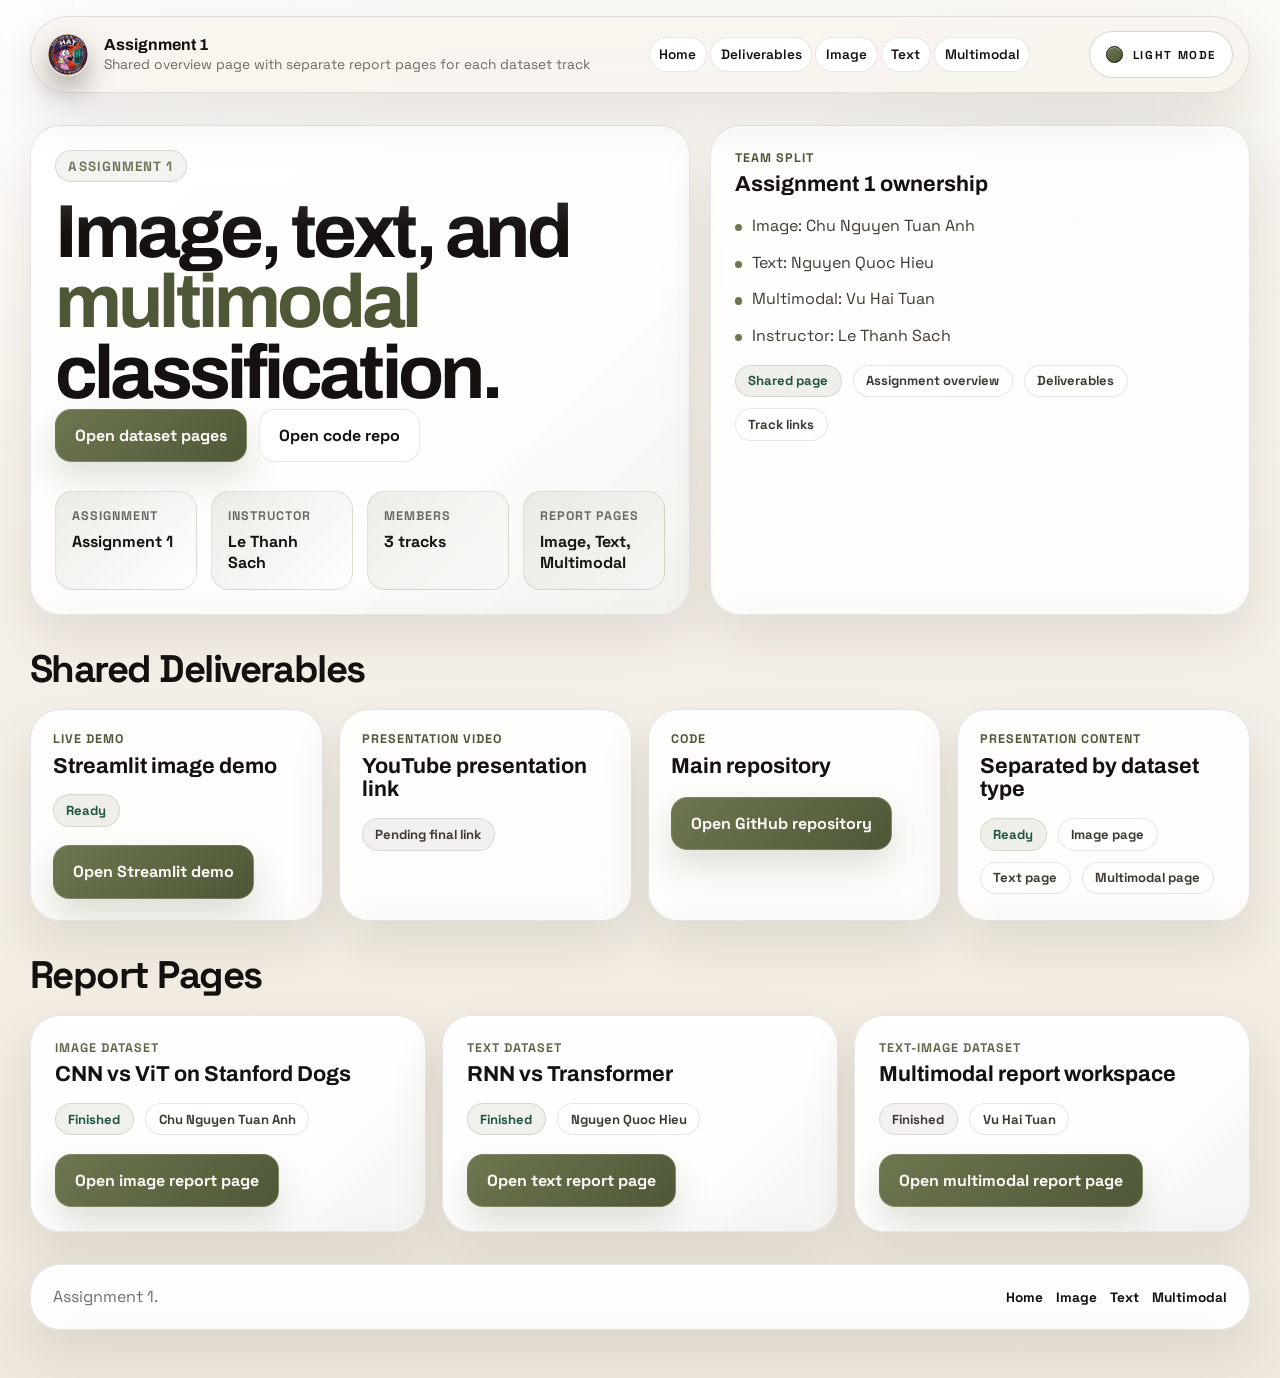
==== commit fd0bdda8: "Update site links to Streamlit demo" ====
--- a/docs/assignment-1/index.html
+++ b/docs/assignment-1/index.html
@@ -204,10 +204,13 @@
 
         <div class="deliverable-grid">
           <article class="panel deliverable-card">
-            <p class="card-kicker">Demo video</p>
-            <h3 class="card-title">Team demo link</h3>
+            <p class="card-kicker">Live demo</p>
+            <h3 class="card-title">Streamlit image demo</h3>
             <div class="assignment-meta">
-              <span class="status-pill planned">Pending final link</span>
+              <span class="status-pill">Ready</span>
+            </div>
+            <div class="assignment-links">
+              <a class="button button-primary" href="https://hat-deeplearning-tjflfkryrwcwsas6py8ta5.streamlit.app/" target="_blank" rel="noreferrer">Open Streamlit demo</a>
             </div>
           </article>
 
@@ -252,9 +255,8 @@
             <p class="card-kicker">Image dataset</p>
             <h3 class="card-title">CNN vs ViT on Stanford Dogs</h3>
             <div class="assignment-meta">
-              <span class="status-pill">Published</span>
+              <span class="status-pill">Finished</span>
               <span class="chip">Chu Nguyen Tuan Anh</span>
-              <span class="chip">120 breeds</span>
             </div>
             <div class="assignment-links">
               <a class="button button-primary" href="./image.html">Open image report page</a>
@@ -265,7 +267,7 @@
             <p class="card-kicker">Text dataset</p>
             <h3 class="card-title">RNN vs Transformer</h3>
             <div class="assignment-meta">
-              <span class="status-pill">In progress</span>
+              <span class="status-pill">Finished</span>
               <span class="chip">Nguyen Quoc Hieu</span>
             </div>
             <div class="assignment-links">
@@ -277,7 +279,7 @@
             <p class="card-kicker">Text-Image dataset</p>
               <h3 class="card-title">Multimodal report workspace</h3>
               <div class="assignment-meta">
-                <span class="status-pill planned">In progress</span>
+                <span class="status-pill planned">Finished</span>
                 <span class="chip">Vu Hai Tuan</span>
             </div>
             <div class="assignment-links">
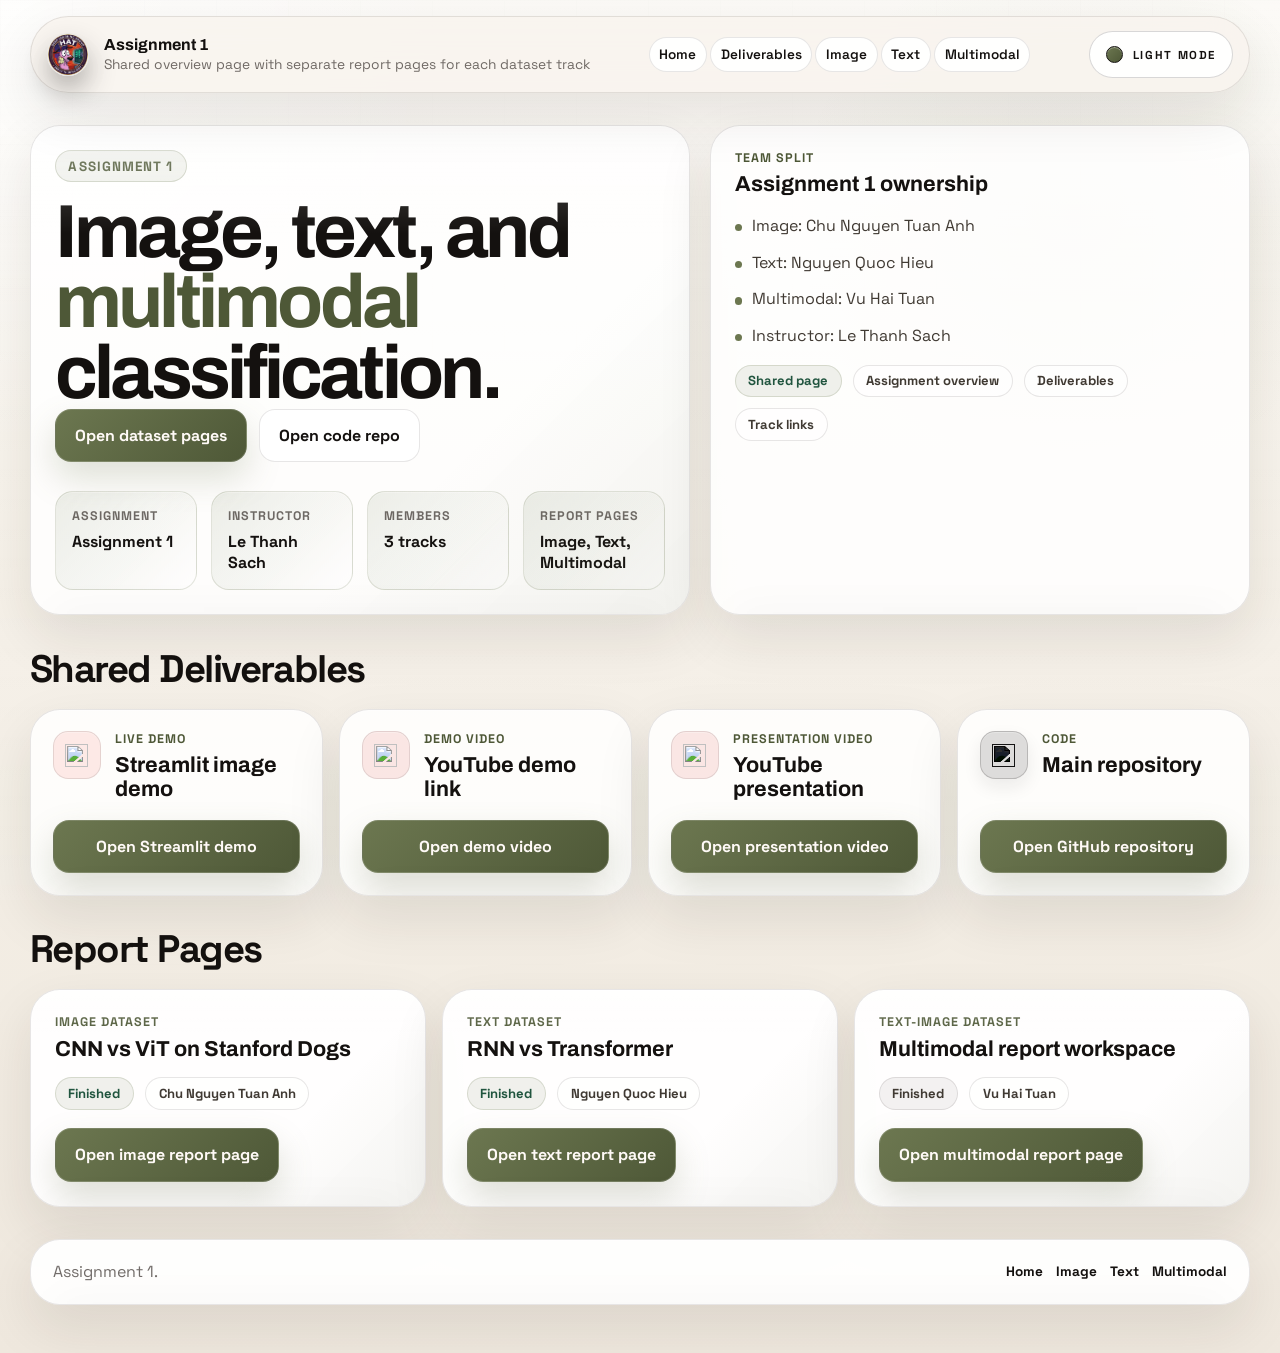
==== commit 7aa028c8: "docs: add image study guides and polish assignment links" ====
--- a/docs/assignment-1/index.html
+++ b/docs/assignment-1/index.html
@@ -204,10 +204,14 @@
 
         <div class="deliverable-grid">
           <article class="panel deliverable-card">
-            <p class="card-kicker">Live demo</p>
-            <h3 class="card-title">Streamlit image demo</h3>
-            <div class="assignment-meta">
-              <span class="status-pill">Ready</span>
+            <div class="deliverable-top">
+              <span class="platform-badge platform-streamlit" aria-hidden="true">
+                <img src="https://cdn.simpleicons.org/streamlit/FF4B4B/FF4B4B?viewbox=auto" alt="">
+              </span>
+              <div class="deliverable-copy">
+                <p class="card-kicker">Live demo</p>
+                <h3 class="card-title">Streamlit image demo</h3>
+              </div>
             </div>
             <div class="assignment-links">
               <a class="button button-primary" href="https://hat-deeplearning-tjflfkryrwcwsas6py8ta5.streamlit.app/" target="_blank" rel="noreferrer">Open Streamlit demo</a>
@@ -215,29 +219,47 @@
           </article>
 
           <article class="panel deliverable-card">
-            <p class="card-kicker">Presentation video</p>
-            <h3 class="card-title">YouTube presentation link</h3>
-            <div class="assignment-meta">
-              <span class="status-pill planned">Pending final link</span>
+            <div class="deliverable-top">
+              <span class="platform-badge platform-youtube" aria-hidden="true">
+                <img src="https://cdn.simpleicons.org/youtube/FF0000/FF0000?viewbox=auto" alt="">
+              </span>
+              <div class="deliverable-copy">
+                <p class="card-kicker">Demo video</p>
+                <h3 class="card-title">YouTube demo link</h3>
+              </div>
+            </div>
+            <div class="assignment-links">
+              <a class="button button-primary" href="https://www.youtube.com/watch?v=DC10bcHRxi8" target="_blank" rel="noreferrer">Open demo video</a>
             </div>
           </article>
 
           <article class="panel deliverable-card">
-            <p class="card-kicker">Code</p>
-            <h3 class="card-title">Main repository</h3>
+            <div class="deliverable-top">
+              <span class="platform-badge platform-youtube" aria-hidden="true">
+                <img src="https://cdn.simpleicons.org/youtube/FF0000/FF0000?viewbox=auto" alt="">
+              </span>
+              <div class="deliverable-copy">
+                <p class="card-kicker">Presentation video</p>
+                <h3 class="card-title">YouTube presentation</h3>
+              </div>
+            </div>
+            <div class="assignment-links">
+              <a class="button button-primary" href="https://www.youtube.com/watch?v=wRf5_FdoOc0" target="_blank" rel="noreferrer">Open presentation video</a>
+            </div>
+          </article>
+
+          <article class="panel deliverable-card">
+            <div class="deliverable-top">
+              <span class="platform-badge platform-github" aria-hidden="true">
+                <img src="https://cdn.simpleicons.org/github/181717/F5F5F5?viewbox=auto" alt="">
+              </span>
+              <div class="deliverable-copy">
+                <p class="card-kicker">Code</p>
+                <h3 class="card-title">Main repository</h3>
+              </div>
+            </div>
             <div class="assignment-links">
               <a class="button button-primary" href="https://github.com/tanh1c/HAT-Deep_Learning" target="_blank" rel="noreferrer">Open GitHub repository</a>
-            </div>
-          </article>
-
-          <article class="panel deliverable-card">
-            <p class="card-kicker">Presentation content</p>
-            <h3 class="card-title">Separated by dataset type</h3>
-            <div class="assignment-meta">
-              <span class="status-pill">Ready</span>
-              <span class="chip">Image page</span>
-              <span class="chip">Text page</span>
-              <span class="chip">Multimodal page</span>
             </div>
           </article>
         </div>
--- a/docs/assets/styles.css
+++ b/docs/assets/styles.css
@@ -756,6 +756,337 @@
   margin-bottom: 1rem;
 }
 
+.section-toggle {
+  border: 1px solid var(--line);
+  border-radius: 999px;
+  background: var(--panel-soft);
+  color: var(--text-strong);
+  padding: 0.7rem 1.15rem;
+  font: 700 0.76rem/1 "Archivo", Arial, sans-serif;
+  letter-spacing: 0.12em;
+  text-transform: uppercase;
+  cursor: pointer;
+  transition: transform 0.2s ease, border-color 0.2s ease, background 0.2s ease;
+}
+
+.section-toggle:hover,
+.section-toggle:focus-visible {
+  border-color: var(--accent);
+  background: var(--panel-hover);
+  transform: translateY(-1px);
+}
+
+.section-toggle:focus-visible {
+  outline: 2px solid var(--accent);
+  outline-offset: 2px;
+}
+
+.section-collapse {
+  display: block;
+}
+
+.is-section-collapsed .section-collapse {
+  display: none;
+}
+
+.text-report-page .bert-pipeline-card {
+  margin-bottom: 2rem;
+}
+
+.text-report-page .bert-pipeline-flow {
+  display: grid;
+  grid-template-columns: minmax(180px, 0.9fr) auto minmax(280px, 1.4fr) auto minmax(220px, 1fr) auto minmax(180px, 0.9fr);
+  gap: 0.9rem;
+  align-items: center;
+  margin-top: 1.5rem;
+}
+
+.text-report-page .bert-pipeline-flow[hidden],
+.text-report-page .bert-stage-detail[hidden] {
+  display: none;
+}
+
+.text-report-page .bert-pipeline-arrow {
+  position: relative;
+  width: 72px;
+  height: 24px;
+  font-size: 0;
+  background:
+    radial-gradient(circle, #ffffff 0 6px, #2f7dff 6px 8px, transparent 8px) left center / 16px 16px no-repeat,
+    radial-gradient(circle, #ffffff 0 6px, #2f7dff 6px 8px, transparent 8px) right center / 16px 16px no-repeat,
+    linear-gradient(#2f7dff, #2f7dff) center / calc(100% - 12px) 2px no-repeat;
+}
+
+.text-report-page .bert-pipeline-arrow::after {
+  content: "";
+  position: absolute;
+  right: 11px;
+  top: 50%;
+  width: 0;
+  height: 0;
+  border-top: 6px solid transparent;
+  border-bottom: 6px solid transparent;
+  border-left: 10px solid #2f7dff;
+  transform: translateY(-50%);
+}
+
+.text-report-page .bert-pipeline-stage,
+.text-report-page .bert-pipeline-subblock {
+  border: 1px solid var(--line);
+  border-radius: var(--radius-md);
+  background: var(--panel-soft);
+}
+
+.text-report-page .bert-pipeline-stage {
+  display: flex;
+  align-items: center;
+  justify-content: center;
+  width: 100%;
+  padding: 1.2rem;
+  color: inherit;
+  text-align: center;
+  cursor: pointer;
+  transition: transform 0.2s ease, border-color 0.2s ease, background 0.2s ease;
+}
+
+.text-report-page .bert-stage-input,
+.text-report-page .bert-stage-output {
+  border-color: rgba(110, 168, 254, 0.75);
+  background: linear-gradient(180deg, #dbeafe 0%, #bfdbfe 100%);
+}
+
+.text-report-page .bert-stage-backbone,
+.text-report-page .bert-stage-head {
+  border-color: rgba(148, 167, 191, 0.7);
+  background: linear-gradient(180deg, #d5e0ec 0%, #c8d4e1 100%);
+}
+
+.text-report-page .bert-stage-input .bert-pipeline-title,
+.text-report-page .bert-stage-output .bert-pipeline-title,
+.text-report-page .bert-stage-backbone .bert-pipeline-title,
+.text-report-page .bert-stage-head .bert-pipeline-title {
+  color: #111827;
+}
+
+.text-report-page .bert-stage-input .bert-subtitle,
+.text-report-page .bert-stage-output .bert-subtitle,
+.text-report-page .bert-stage-backbone .bert-subtitle,
+.text-report-page .bert-stage-head .bert-subtitle,
+.text-report-page .bert-stage-input .bert-mini-list li,
+.text-report-page .bert-stage-output .bert-mini-list li,
+.text-report-page .bert-stage-backbone .bert-mini-list li,
+.text-report-page .bert-stage-head .bert-mini-list li,
+.text-report-page .bert-stage-input code,
+.text-report-page .bert-stage-output code,
+.text-report-page .bert-stage-backbone code,
+.text-report-page .bert-stage-head code {
+  color: #111827;
+}
+
+.text-report-page .bert-pipeline-stage:hover,
+.text-report-page .bert-pipeline-stage:focus-visible {
+  border-color: var(--accent);
+  background: var(--panel-hover);
+  transform: translateY(-2px);
+}
+
+.text-report-page .bert-pipeline-stage:focus-visible,
+.text-report-page .bert-back-button:focus-visible {
+  outline: 2px solid var(--accent);
+  outline-offset: 2px;
+}
+
+.text-report-page .bert-pipeline-title {
+  margin: 0;
+  font-family: "Space Grotesk", Arial, sans-serif;
+  font-size: 1.1rem;
+  color: var(--text-strong);
+  letter-spacing: -0.03em;
+}
+
+.text-report-page .bert-pipeline-stack {
+  display: grid;
+  gap: 0.8rem;
+  margin-top: 1rem;
+}
+
+.text-report-page .bert-stage-detail {
+  margin-top: 1.5rem;
+}
+
+.text-report-page .bert-detail-head {
+  display: flex;
+  align-items: center;
+  justify-content: space-between;
+  gap: 1rem;
+}
+
+.text-report-page .bert-back-button {
+  border: 1px solid var(--line);
+  border-radius: 999px;
+  background: var(--panel-soft);
+  color: var(--primary);
+  padding: 0.65rem 1rem;
+  font: 700 0.72rem/1 "Archivo", Arial, sans-serif;
+  letter-spacing: 0.08em;
+  text-transform: uppercase;
+  cursor: pointer;
+}
+
+.text-report-page .bert-shape-card {
+  margin-top: 1rem;
+  border: 1px solid var(--line);
+  border-radius: var(--radius-md);
+  overflow: hidden;
+  background: var(--panel-soft);
+}
+
+.text-report-page .bert-shape-title {
+  margin: 0;
+  padding: 0.9rem 1rem;
+  border-bottom: 1px solid var(--line);
+  color: var(--text-strong);
+  font-size: 0.9rem;
+  font-weight: 700;
+}
+
+.text-report-page .bert-shape-table {
+  width: 100%;
+  border-collapse: collapse;
+}
+
+.text-report-page .bert-shape-table th,
+.text-report-page .bert-shape-table td {
+  padding: 0.75rem 1rem;
+  border-bottom: 1px dashed var(--line);
+  color: var(--text);
+  font-size: 0.9rem;
+  text-align: left;
+}
+
+.text-report-page .bert-shape-table th {
+  color: var(--text-strong);
+  font-size: 0.78rem;
+  letter-spacing: 0.08em;
+  text-transform: uppercase;
+}
+
+html[data-text-theme="dark"] .text-report-page .bert-pipeline-title,
+html[data-text-theme="dark"] .text-report-page .bert-subtitle,
+html[data-text-theme="dark"] .text-report-page .bert-mini-list li,
+html[data-text-theme="dark"] .text-report-page .bert-mini-list code,
+html[data-text-theme="dark"] .text-report-page .bert-shape-title,
+html[data-text-theme="dark"] .text-report-page .bert-shape-table th,
+html[data-text-theme="dark"] .text-report-page .bert-shape-table td,
+html[data-text-theme="dark"] .text-report-page .bert-shape-table code {
+  color: #ffffff;
+}
+
+.text-report-page .bert-backbone-flow {
+  display: flex;
+  gap: 0.8rem;
+  align-items: center;
+  margin-top: 1rem;
+  overflow-x: auto;
+  padding-bottom: 0.4rem;
+}
+
+.text-report-page .bert-backbone-arrow {
+  position: relative;
+  flex: 0 0 44px;
+  width: 44px;
+  height: 24px;
+  font-size: 0;
+  background:
+    radial-gradient(circle, #ffffff 0 6px, #2f7dff 6px 8px, transparent 8px) left center / 16px 16px no-repeat,
+    radial-gradient(circle, #ffffff 0 6px, #2f7dff 6px 8px, transparent 8px) right center / 16px 16px no-repeat,
+    linear-gradient(#2f7dff, #2f7dff) center / calc(100% - 12px) 2px no-repeat;
+}
+
+.text-report-page .bert-backbone-arrow::after {
+  content: "";
+  position: absolute;
+  right: 11px;
+  top: 50%;
+  width: 0;
+  height: 0;
+  border-top: 6px solid transparent;
+  border-bottom: 6px solid transparent;
+  border-left: 10px solid #2f7dff;
+  transform: translateY(-50%);
+}
+
+.text-report-page .bert-pipeline-subblock {
+  flex: 1 1 170px;
+  min-width: 170px;
+  padding: 0.9rem 1rem;
+}
+
+.text-report-page .bert-subtitle {
+  margin: 0 0 0.45rem;
+  color: var(--primary);
+  font-size: 0.82rem;
+  font-weight: 700;
+  letter-spacing: 0.08em;
+  text-transform: uppercase;
+}
+
+.text-report-page .bert-mini-list {
+  list-style: none;
+  margin: 0;
+  padding: 0;
+}
+
+.text-report-page .bert-mini-list li {
+  position: relative;
+  padding-left: 0.9rem;
+  color: var(--text);
+  font-size: 0.92rem;
+  line-height: 1.55;
+  overflow-wrap: anywhere;
+  word-break: break-word;
+}
+
+.text-report-page .bert-mini-list code {
+  white-space: normal;
+  overflow-wrap: anywhere;
+  word-break: break-word;
+}
+
+.text-report-page .bert-mini-list li + li {
+  margin-top: 0.45rem;
+}
+
+.text-report-page .bert-mini-list li::before {
+  content: "";
+  position: absolute;
+  left: 0;
+  top: 0.65em;
+  width: 0.35rem;
+  height: 0.35rem;
+  border-radius: 50%;
+  background: var(--accent);
+}
+
+@media (max-width: 1100px) {
+  .text-report-page .bert-pipeline-flow {
+    grid-template-columns: 1fr;
+  }
+
+  .text-report-page .bert-pipeline-arrow {
+    transform: rotate(90deg);
+  }
+
+  .text-report-page .bert-backbone-flow {
+    flex-direction: column;
+    align-items: stretch;
+  }
+
+  .text-report-page .bert-backbone-arrow {
+    transform: rotate(90deg);
+  }
+}
+
 .section-title {
   margin: 0;
   font-family: "Space Grotesk", Arial, sans-serif;
@@ -1133,6 +1464,90 @@
   padding: 1.35rem;
 }
 
+.deliverable-card {
+  display: flex;
+  flex-direction: column;
+  align-items: flex-start;
+  height: 100%;
+}
+
+.deliverable-top {
+  display: flex;
+  align-items: flex-start;
+  gap: 0.9rem;
+  width: 100%;
+}
+
+.deliverable-copy {
+  min-width: 0;
+  flex: 1 1 auto;
+}
+
+.deliverable-copy .card-kicker {
+  margin-top: 0;
+}
+
+.deliverable-copy .card-title {
+  margin-top: 0.4rem;
+}
+
+.platform-badge {
+  width: 3rem;
+  height: 3rem;
+  flex: 0 0 3rem;
+  display: inline-flex;
+  align-items: center;
+  justify-content: center;
+  border-radius: 0.95rem;
+  border: 1px solid var(--line);
+  background: var(--panel-strong);
+  box-shadow: inset 0 1px 0 rgba(255, 255, 255, 0.24);
+}
+
+.platform-badge svg,
+.platform-badge img {
+  width: 1.45rem;
+  height: 1.45rem;
+  display: block;
+}
+
+.platform-streamlit {
+  background: rgba(242, 95, 76, 0.12);
+}
+
+.platform-youtube {
+  background: rgba(217, 48, 37, 0.11);
+}
+
+.platform-github {
+  background: rgba(23, 21, 21, 0.08);
+}
+
+html[data-assignment-theme="light"] .assignment-overview-page .platform-github {
+  background: rgba(23, 21, 21, 0.14);
+  border-color: rgba(23, 21, 21, 0.18);
+  box-shadow: inset 0 1px 0 rgba(255, 255, 255, 0.26), 0 8px 18px rgba(23, 21, 21, 0.08);
+}
+
+html[data-assignment-theme="light"] .assignment-overview-page .platform-github img {
+  filter: brightness(0.28) contrast(1.45);
+}
+
+html[data-assignment-theme="dark"] .assignment-overview-page .platform-github {
+  background: rgba(255, 255, 255, 0.08);
+  border-color: rgba(255, 255, 255, 0.14);
+}
+
+.deliverable-card .assignment-links {
+  margin-top: auto;
+  padding-top: 1.15rem;
+  width: 100%;
+}
+
+.deliverable-card .assignment-links .button {
+  width: 100%;
+}
+
 .deliverable-note,
 .track-copy,
 .figure-caption,
@@ -2673,11 +3088,42 @@
   color: var(--muted);
 }
 
+.home-report-page .system-row-kicker {
+  margin: 0 0 0.38rem;
+  font-size: 0.72rem;
+  font-weight: 800;
+  letter-spacing: 0.18em;
+  text-transform: uppercase;
+  color: var(--muted);
+}
+
 .home-report-page .system-row-meta {
   justify-self: end;
   font-size: 0.76rem;
   font-weight: 800;
   letter-spacing: 0.18em;
+  text-transform: uppercase;
+  color: var(--muted);
+}
+
+.home-report-page .system-row-action {
+  justify-self: end;
+  display: grid;
+  gap: 0.55rem;
+  justify-items: end;
+}
+
+.home-report-page .system-row-button {
+  min-height: 3rem;
+  padding-inline: 1.45rem;
+  font-size: 0.68rem;
+  letter-spacing: 0.18em;
+}
+
+.home-report-page .system-row-note {
+  font-size: 0.72rem;
+  font-weight: 700;
+  letter-spacing: 0.12em;
   text-transform: uppercase;
   color: var(--muted);
 }
@@ -3067,8 +3513,13 @@
   }
 
   .home-report-page .system-row-meta,
-  .home-report-page .system-row-links {
+  .home-report-page .system-row-links,
+  .home-report-page .system-row-action {
     justify-self: start;
+  }
+
+  .home-report-page .system-row-action {
+    justify-items: start;
   }
 
   .home-report-page .hero-actions,
@@ -3607,6 +4058,7 @@
   background: var(--panel);
   border-color: var(--line);
   box-shadow: var(--panel-shadow), inset 0 1px 0 rgba(255, 255, 255, 0.28);
+  transition: box-shadow 0.28s ease, border-color 0.28s ease, background-color 0.28s ease;
 }
 
 .image-report-page.nav-docked .side-rail-nav {
@@ -3684,6 +4136,7 @@
 }
 
 .image-report-page .panel:hover {
+  transform: none;
   box-shadow: var(--panel-shadow-hover), inset 0 1px 0 rgba(255, 255, 255, 0.34);
   border-color: var(--line-strong);
 }
@@ -3800,6 +4253,564 @@
   background: linear-gradient(135deg, rgba(193, 95, 60, 0.12), rgba(193, 95, 60, 0.05));
   border-color: rgba(193, 95, 60, 0.18);
   color: var(--text);
+}
+
+.image-report-page .mono-list-disclosure {
+  margin-top: 0.7rem;
+}
+
+.image-report-page .mono-list-disclosure .mono-disclosure {
+  margin-top: 0.7rem;
+}
+
+.image-report-page .mono-list-disclosure .mono-disclosure:first-child {
+  margin-top: 0;
+}
+
+.image-report-page .mono-list-disclosure summary {
+  position: relative;
+  margin: 0;
+  padding: 0.95rem 3.1rem 0.95rem 1rem;
+  border-radius: 1rem;
+  background: linear-gradient(135deg, rgba(193, 95, 60, 0.12), rgba(193, 95, 60, 0.05));
+  border: 1px solid rgba(193, 95, 60, 0.18);
+  font-family: ui-monospace, SFMono-Regular, Menlo, Consolas, monospace;
+  font-size: 0.92rem;
+  line-height: 1.55;
+  color: var(--text);
+  cursor: pointer;
+  list-style: none;
+}
+
+.image-report-page .mono-list-disclosure summary::-webkit-details-marker {
+  display: none;
+}
+
+.image-report-page .mono-list-disclosure summary::after {
+  content: "›";
+  position: absolute;
+  top: 50%;
+  right: 1rem;
+  font-size: 1.15rem;
+  line-height: 1;
+  color: var(--primary-deep);
+  transform: translateY(-50%) rotate(90deg);
+  transform-origin: center;
+  transition: transform 180ms ease;
+}
+
+.image-report-page .mono-list-disclosure .mono-disclosure[open] summary::after {
+  transform: translateY(-50%) rotate(270deg);
+}
+
+.image-report-page .mono-list-disclosure summary:hover,
+.image-report-page .mono-list-disclosure summary:focus-visible {
+  outline: none;
+  border-color: rgba(193, 95, 60, 0.24);
+  background: linear-gradient(135deg, rgba(193, 95, 60, 0.16), rgba(193, 95, 60, 0.07));
+}
+
+.image-report-page .mono-disclosure-body {
+  padding: 0.8rem 1rem 0.1rem;
+  display: grid;
+  gap: 0.7rem;
+}
+
+.image-report-page .mono-disclosure-body p {
+  margin: 0;
+  font-size: 0.95rem;
+  line-height: 1.72;
+  color: var(--body-copy, var(--muted));
+}
+
+.image-report-page .mini-list-disclosure {
+  margin-top: 0.2rem;
+}
+
+.image-report-page .mini-list-disclosure .mini-disclosure {
+  margin-top: 0.7rem;
+}
+
+.image-report-page .mini-list-disclosure .mini-disclosure:first-child {
+  margin-top: 0;
+}
+
+.image-report-page .mini-list-disclosure summary {
+  position: relative;
+  margin: 0;
+  padding: 0.95rem 3rem 0.95rem 1rem;
+  cursor: pointer;
+  list-style: none;
+}
+
+.image-report-page .mini-list-disclosure summary::-webkit-details-marker {
+  display: none;
+}
+
+.image-report-page .mini-list-disclosure summary::after {
+  content: "›";
+  position: absolute;
+  top: 50%;
+  right: 0.3rem;
+  font-size: 1.15rem;
+  line-height: 1;
+  color: var(--primary-deep);
+  transform: translateY(-50%) rotate(90deg);
+  transform-origin: center;
+  transition: transform 180ms ease;
+}
+
+.image-report-page .mini-list-disclosure .mini-disclosure[open] summary::after {
+  transform: translateY(-50%) rotate(270deg);
+}
+
+.image-report-page .mini-disclosure-body {
+  padding: 0.2rem 0 0.1rem 0;
+  display: grid;
+  gap: 0.7rem;
+}
+
+.image-report-page .mini-disclosure-body p {
+  margin: 0;
+  font-size: 0.95rem;
+  line-height: 1.72;
+  color: var(--body-copy, var(--muted));
+}
+
+.image-report-page code {
+  font-family: "Space Grotesk", "SFMono-Regular", Consolas, "Liberation Mono", Menlo, monospace;
+  font-size: 0.92em;
+}
+
+.image-report-page .mini-list code,
+.image-report-page .track-copy code,
+.image-report-page .deliverable-note code {
+  display: inline-block;
+  padding: 0.08rem 0.38rem;
+  border: 1px solid rgba(193, 95, 60, 0.18);
+  background: rgba(193, 95, 60, 0.08);
+  color: var(--text-strong);
+}
+
+.image-report-page .code-sample {
+  margin-top: 1rem;
+  border: 1px solid var(--line);
+  background: #111214;
+  box-shadow: 0 18px 38px rgba(8, 10, 16, 0.18);
+  overflow-x: auto;
+}
+
+.image-report-page .code-sample-bar {
+  display: flex;
+  align-items: center;
+  justify-content: space-between;
+  gap: 1rem;
+  padding: 0.82rem 1rem;
+  border-bottom: 1px solid rgba(255, 255, 255, 0.08);
+  background: linear-gradient(180deg, rgba(255, 255, 255, 0.06), rgba(255, 255, 255, 0.02));
+}
+
+.image-report-page .code-sample-dots {
+  display: inline-flex;
+  align-items: center;
+  gap: 0.42rem;
+}
+
+.image-report-page .code-sample-dot {
+  width: 0.7rem;
+  height: 0.7rem;
+  border-radius: 999px;
+  box-shadow: inset 0 1px 0 rgba(255, 255, 255, 0.25);
+}
+
+.image-report-page .code-sample-dot-red {
+  background: #ff5f57;
+}
+
+.image-report-page .code-sample-dot-yellow {
+  background: #febc2e;
+}
+
+.image-report-page .code-sample-dot-green {
+  background: #28c840;
+}
+
+.image-report-page .code-sample-label {
+  margin-right: auto;
+  font-family: "Inter", Arial, sans-serif;
+  font-size: 0.68rem;
+  font-weight: 800;
+  letter-spacing: 0.18em;
+  text-transform: uppercase;
+  color: rgba(255, 255, 255, 0.52);
+}
+
+.image-report-page .code-sample-copy {
+  min-height: 2rem;
+  padding: 0 0.75rem;
+  border: 1px solid rgba(255, 255, 255, 0.14);
+  background: rgba(255, 255, 255, 0.06);
+  color: #f8fafc;
+  font-family: "Inter", Arial, sans-serif;
+  font-size: 0.66rem;
+  font-weight: 800;
+  letter-spacing: 0.16em;
+  text-transform: uppercase;
+  transition: background-color 180ms ease, border-color 180ms ease, transform 180ms ease;
+}
+
+.image-report-page .code-sample-copy:hover,
+.image-report-page .code-sample-copy:focus-visible {
+  background: rgba(255, 255, 255, 0.12);
+  border-color: rgba(255, 255, 255, 0.24);
+  outline: none;
+  transform: translateY(-1px);
+}
+
+.image-report-page .code-sample pre {
+  margin: 0;
+  padding: 1rem 1.1rem 1.15rem;
+  font-family: "Space Grotesk", "SFMono-Regular", Consolas, "Liberation Mono", Menlo, monospace;
+  font-size: 0.82rem;
+  line-height: 1.65;
+  color: #f8fafc;
+  white-space: pre;
+  background: transparent !important;
+  text-shadow: none !important;
+}
+
+.image-report-page .code-sample pre[class*="language-"],
+.image-report-page .code-sample code[class*="language-"] {
+  background: transparent !important;
+  color: #f8fafc;
+  text-shadow: none !important;
+  font-family: "Space Grotesk", "SFMono-Regular", Consolas, "Liberation Mono", Menlo, monospace;
+}
+
+.image-report-page .code-sample :not(pre) > code[class*="language-"],
+.image-report-page .code-sample pre[class*="language-"] {
+  background: transparent !important;
+}
+
+.image-report-page .code-sample .token.comment,
+.image-report-page .code-sample .token.prolog,
+.image-report-page .code-sample .token.doctype,
+.image-report-page .code-sample .token.cdata {
+  color: #6b7280;
+}
+
+.image-report-page .code-sample .token.keyword,
+.image-report-page .code-sample .token.selector,
+.image-report-page .code-sample .token.important,
+.image-report-page .code-sample .token.atrule {
+  color: #ff7ab2;
+}
+
+.image-report-page .code-sample .token.function,
+.image-report-page .code-sample .token.class-name {
+  color: #82aaff;
+}
+
+.image-report-page .code-sample .token.string,
+.image-report-page .code-sample .token.attr-value {
+  color: #c3e88d;
+}
+
+.image-report-page .code-sample .token.number,
+.image-report-page .code-sample .token.boolean,
+.image-report-page .code-sample .token.constant {
+  color: #f78c6c;
+}
+
+.image-report-page .code-sample .token.operator,
+.image-report-page .code-sample .token.punctuation {
+  color: #89ddff;
+}
+
+.image-report-page .code-sample .token.parameter,
+.image-report-page .code-sample .token.variable {
+  color: #f8fafc;
+}
+
+.image-report-page .code-sample code {
+  background: transparent;
+  border: 0;
+  padding: 0;
+  color: inherit;
+}
+
+.image-report-page .transfer-map-card {
+  overflow: visible;
+}
+
+.image-report-page .transfer-formula {
+  display: inline-flex;
+  flex-wrap: wrap;
+  align-items: center;
+  gap: 0.55rem;
+  margin-top: 0.2rem;
+  padding: 0.8rem 1rem;
+  border: 1px solid rgba(193, 95, 60, 0.12);
+  background: linear-gradient(135deg, rgba(193, 95, 60, 0.08), rgba(193, 95, 60, 0.03));
+  font-family: "Space Grotesk", "SFMono-Regular", Consolas, Menlo, monospace;
+  font-size: 0.96rem;
+  color: var(--text-strong);
+}
+
+.image-report-page .transfer-formula span[aria-hidden="true"] {
+  color: var(--primary-deep);
+}
+
+.image-report-page .transfer-explorer {
+  display: grid;
+  gap: 1.1rem;
+  margin-top: 1.35rem;
+}
+
+.image-report-page .report-pipeline-shell {
+  display: grid;
+  gap: 1.2rem;
+}
+
+.image-report-page .report-pipeline-rail {
+  margin-top: 0.2rem;
+}
+
+.image-report-page .pipeline-stage-summary {
+  display: grid;
+  gap: 0.45rem;
+  padding: 1rem 1.05rem 1.05rem;
+  border: 1px solid rgba(193, 95, 60, 0.14);
+  background:
+    linear-gradient(180deg, rgba(255, 255, 255, 0.24), rgba(255, 255, 255, 0.04)),
+    linear-gradient(135deg, rgba(193, 95, 60, 0.11), rgba(193, 95, 60, 0.04));
+  box-shadow: inset 0 1px 0 rgba(255, 255, 255, 0.26);
+}
+
+.image-report-page .pipeline-stage-kicker {
+  margin: 0;
+  font-size: 0.69rem;
+  font-weight: 800;
+  letter-spacing: 0.18em;
+  text-transform: uppercase;
+  color: var(--muted);
+}
+
+.image-report-page .pipeline-stage-title {
+  margin: 0;
+  font-size: 1.16rem;
+  font-weight: 800;
+  line-height: 1.28;
+  color: var(--text-strong);
+}
+
+.image-report-page .pipeline-stage-copy {
+  margin: 0;
+  max-width: 72rem;
+  font-size: 0.96rem;
+  line-height: 1.72;
+  color: var(--body-copy, var(--muted));
+}
+
+.image-report-page .pipeline-kpi-grid {
+  margin-top: 0.1rem;
+}
+
+.image-report-page .pipeline-content-panel {
+  animation: imagePipelineReveal 220ms ease;
+}
+
+.image-report-page .pipeline-content-panel[hidden] {
+  display: none !important;
+}
+
+.image-report-page .transfer-step-rail {
+  display: flex;
+  align-items: stretch;
+  gap: 0.6rem;
+  overflow-x: visible;
+  padding-bottom: 0.2rem;
+  scrollbar-width: thin;
+}
+
+.image-report-page .transfer-step-wrap {
+  display: flex;
+  align-items: center;
+  gap: 0.6rem;
+  flex: 1 1 0;
+  min-width: 0;
+}
+
+.image-report-page .transfer-step {
+  position: relative;
+  display: grid;
+  gap: 0.42rem;
+  width: 100%;
+  min-width: 0;
+  min-height: 9.2rem;
+  padding: 0.82rem 0.82rem 0.88rem;
+  border: 1px solid rgba(193, 95, 60, 0.14);
+  background:
+    linear-gradient(180deg, rgba(255, 255, 255, 0.22), rgba(255, 255, 255, 0.02)),
+    linear-gradient(135deg, rgba(193, 95, 60, 0.12), rgba(193, 95, 60, 0.04));
+  text-align: left;
+  color: var(--text-strong);
+  cursor: pointer;
+  box-shadow: inset 0 1px 0 rgba(255, 255, 255, 0.2);
+  transition: border-color 180ms ease, box-shadow 180ms ease, background-color 180ms ease;
+}
+
+.image-report-page .transfer-step:hover,
+.image-report-page .transfer-step:focus-visible {
+  outline: none;
+  border-color: rgba(193, 95, 60, 0.26);
+  box-shadow: inset 0 1px 0 rgba(255, 255, 255, 0.28), 0 16px 30px rgba(18, 14, 12, 0.08);
+}
+
+.image-report-page .transfer-step.is-active {
+  border-color: rgba(193, 95, 60, 0.36);
+  background:
+    linear-gradient(180deg, rgba(255, 255, 255, 0.26), rgba(255, 255, 255, 0.04)),
+    linear-gradient(135deg, rgba(193, 95, 60, 0.18), rgba(193, 95, 60, 0.07));
+  box-shadow: inset 0 1px 0 rgba(255, 255, 255, 0.32), 0 18px 34px rgba(18, 14, 12, 0.1);
+}
+
+.image-report-page .transfer-step-index {
+  font-size: 0.62rem;
+  font-weight: 800;
+  letter-spacing: 0.16em;
+  text-transform: uppercase;
+  color: var(--muted);
+}
+
+.image-report-page .transfer-step-symbol {
+  display: inline-flex;
+  align-items: center;
+  justify-content: center;
+  width: 2.75rem;
+  height: 2.75rem;
+  border-radius: 999px;
+  border: 1px solid rgba(193, 95, 60, 0.24);
+  background: rgba(193, 95, 60, 0.12);
+  color: var(--primary-deep);
+  font-family: "Space Grotesk", "SFMono-Regular", Consolas, Menlo, monospace;
+  font-size: 0.9rem;
+  font-weight: 700;
+  letter-spacing: 0.04em;
+}
+
+.image-report-page .transfer-step-title {
+  font-size: 0.9rem;
+  font-weight: 800;
+  line-height: 1.2;
+  color: var(--text-strong);
+}
+
+.image-report-page .transfer-step-meta {
+  margin-top: auto;
+  font-size: 0.62rem;
+  font-weight: 700;
+  line-height: 1.38;
+  letter-spacing: 0.11em;
+  text-transform: uppercase;
+  color: var(--muted);
+}
+
+.image-report-page .transfer-step-connector {
+  display: inline-flex;
+  align-items: center;
+  justify-content: center;
+  min-width: 1rem;
+  flex: 0 0 1rem;
+}
+
+.image-report-page .transfer-step-arrow {
+  color: var(--primary-deep);
+  font-size: 1.1rem;
+  line-height: 1;
+}
+
+@keyframes imagePipelineReveal {
+  from {
+    opacity: 0;
+    transform: translateY(8px);
+  }
+
+  to {
+    opacity: 1;
+    transform: translateY(0);
+  }
+}
+
+.image-report-page .transfer-detail-shell {
+  position: relative;
+  border: 1px solid rgba(193, 95, 60, 0.14);
+  background:
+    linear-gradient(180deg, rgba(255, 255, 255, 0.22), rgba(255, 255, 255, 0.02)),
+    linear-gradient(135deg, rgba(193, 95, 60, 0.08), rgba(193, 95, 60, 0.03));
+  box-shadow: inset 0 1px 0 rgba(255, 255, 255, 0.22);
+}
+
+.image-report-page .transfer-detail-panel {
+  display: grid;
+  gap: 0.7rem;
+  padding: 1rem 1.05rem 1.1rem;
+}
+
+.image-report-page .transfer-detail-panel[hidden] {
+  display: none;
+}
+
+.image-report-page .transfer-detail-kicker {
+  display: inline-flex;
+  align-items: center;
+  gap: 0.65rem;
+  font-size: 0.72rem;
+  font-weight: 800;
+  letter-spacing: 0.16em;
+  text-transform: uppercase;
+  color: var(--muted);
+}
+
+.image-report-page .transfer-detail-badge {
+  display: inline-flex;
+  align-items: center;
+  justify-content: center;
+  min-width: 3rem;
+  height: 2rem;
+  padding: 0 0.7rem;
+  border-radius: 999px;
+  border: 1px solid rgba(193, 95, 60, 0.24);
+  background: rgba(193, 95, 60, 0.12);
+  color: var(--primary-deep);
+  font-family: "Space Grotesk", "SFMono-Regular", Consolas, Menlo, monospace;
+  font-size: 0.9rem;
+  font-weight: 700;
+  letter-spacing: 0.04em;
+  text-transform: none;
+}
+
+.image-report-page .transfer-detail-title {
+  margin: 0;
+  font-size: 1.18rem;
+  font-weight: 800;
+  line-height: 1.28;
+  color: var(--text-strong);
+}
+
+.image-report-page .transfer-detail-panel p {
+  margin: 0;
+  font-size: 0.96rem;
+  line-height: 1.74;
+  color: var(--body-copy, var(--muted));
+}
+
+.image-report-page .transfer-detail-panel code {
+  display: inline-block;
+  padding: 0.08rem 0.38rem;
+  border: 1px solid rgba(193, 95, 60, 0.18);
+  background: rgba(193, 95, 60, 0.08);
+  color: var(--text-strong);
 }
 
 .image-report-page .footer-card {
@@ -3994,6 +5005,30 @@
   .image-report-page .image-theme-toggle {
     width: 100%;
     justify-content: center;
+  }
+
+  .image-report-page .transfer-step {
+    width: min(15rem, 74vw);
+    min-height: 9.8rem;
+  }
+
+  .image-report-page .transfer-step-rail {
+    gap: 0.75rem;
+    overflow-x: auto;
+  }
+
+  .image-report-page .transfer-step-wrap {
+    gap: 0.75rem;
+    flex: 0 0 auto;
+  }
+
+  .image-report-page .code-sample-bar {
+    flex-wrap: wrap;
+  }
+
+  .image-report-page .code-sample-label {
+    order: 3;
+    width: 100%;
   }
 
   .image-report-page .side-rail-nav {
@@ -4409,9 +5444,27 @@
 }
 
 .text-report-page .figure-frame {
+  position: relative;
   background: var(--panel-strong);
   border-color: var(--line);
   box-shadow: var(--panel-shadow);
+}
+
+.text-report-page .figure-frame img {
+  display: block;
+  cursor: zoom-in;
+  transition: transform 260ms ease, filter 260ms ease;
+  transform-origin: center center;
+}
+
+.text-report-page .figure-frame:hover img,
+.text-report-page .figure-frame:focus-within img {
+  transform: scale(1.035);
+  filter: saturate(1.02) contrast(1.01);
+}
+
+.text-report-page.lightbox-open {
+  overflow: hidden;
 }
 
 .text-report-page .footer-card {
